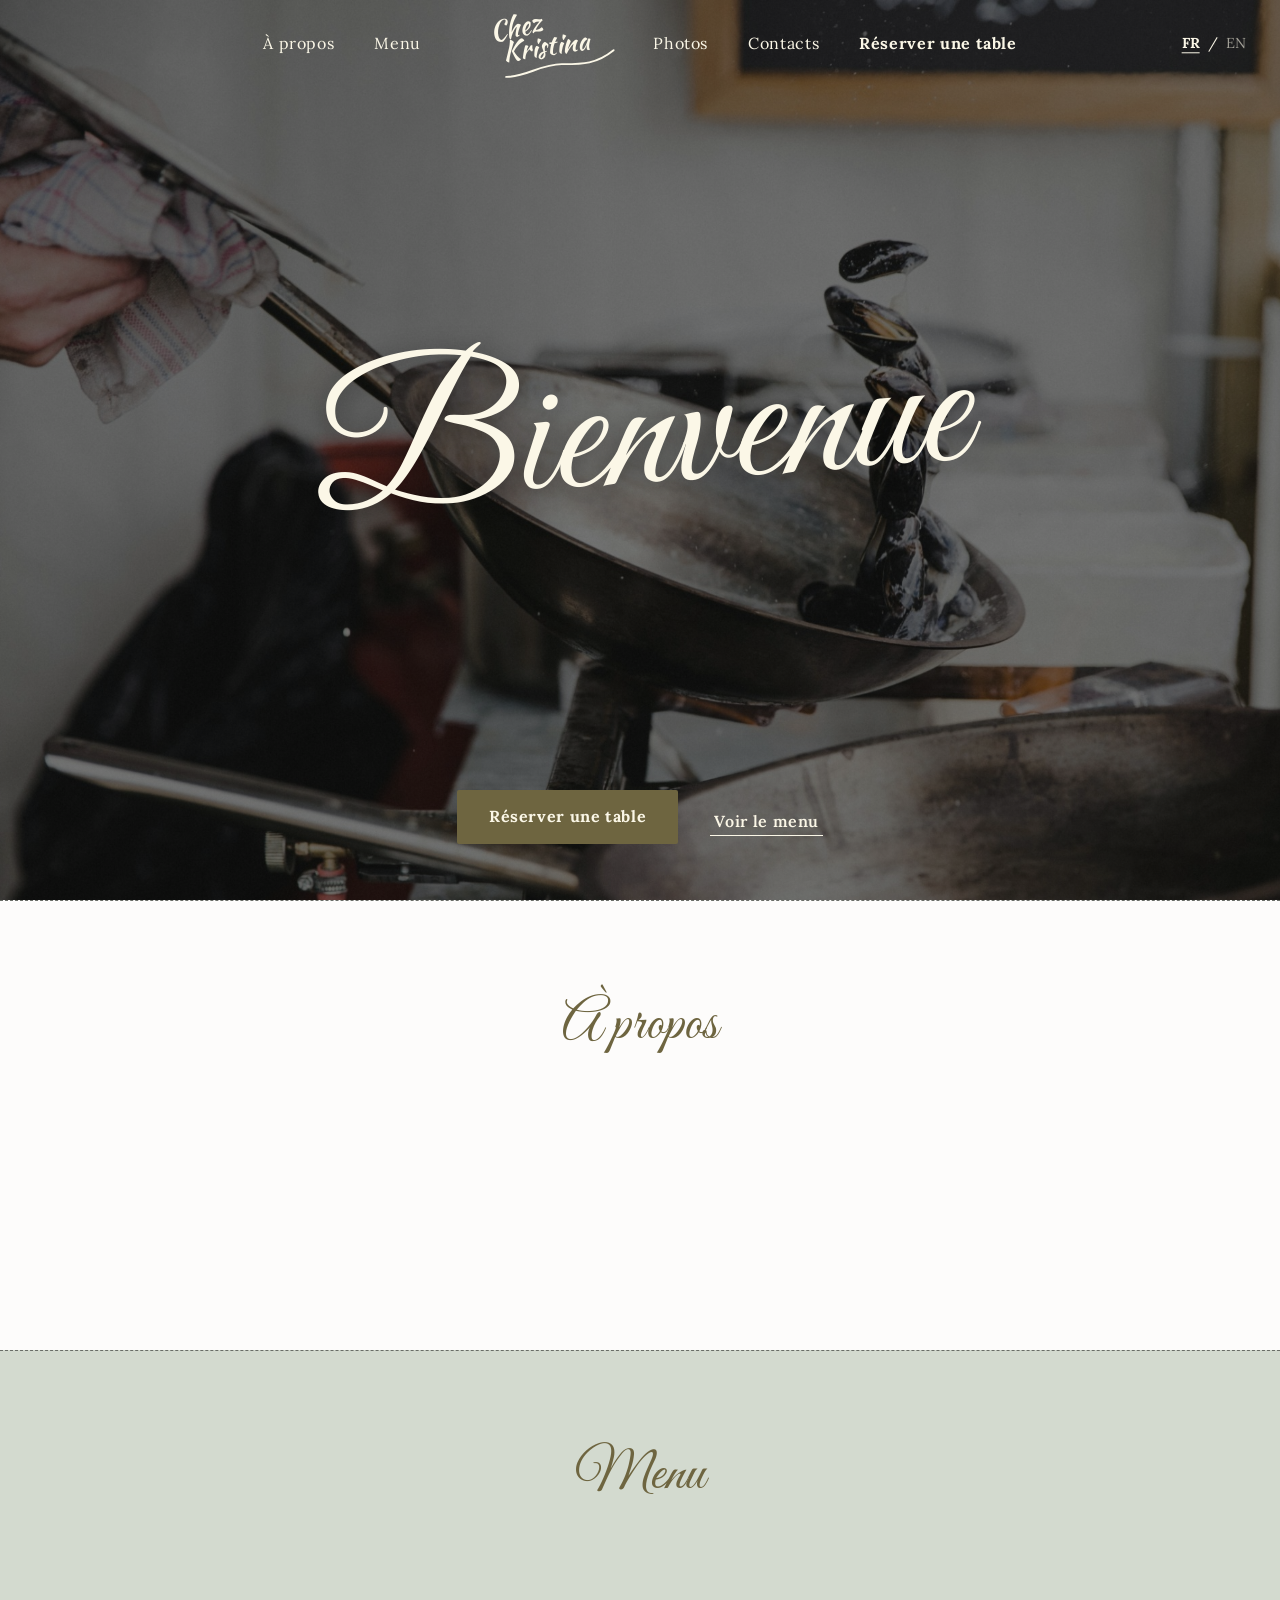
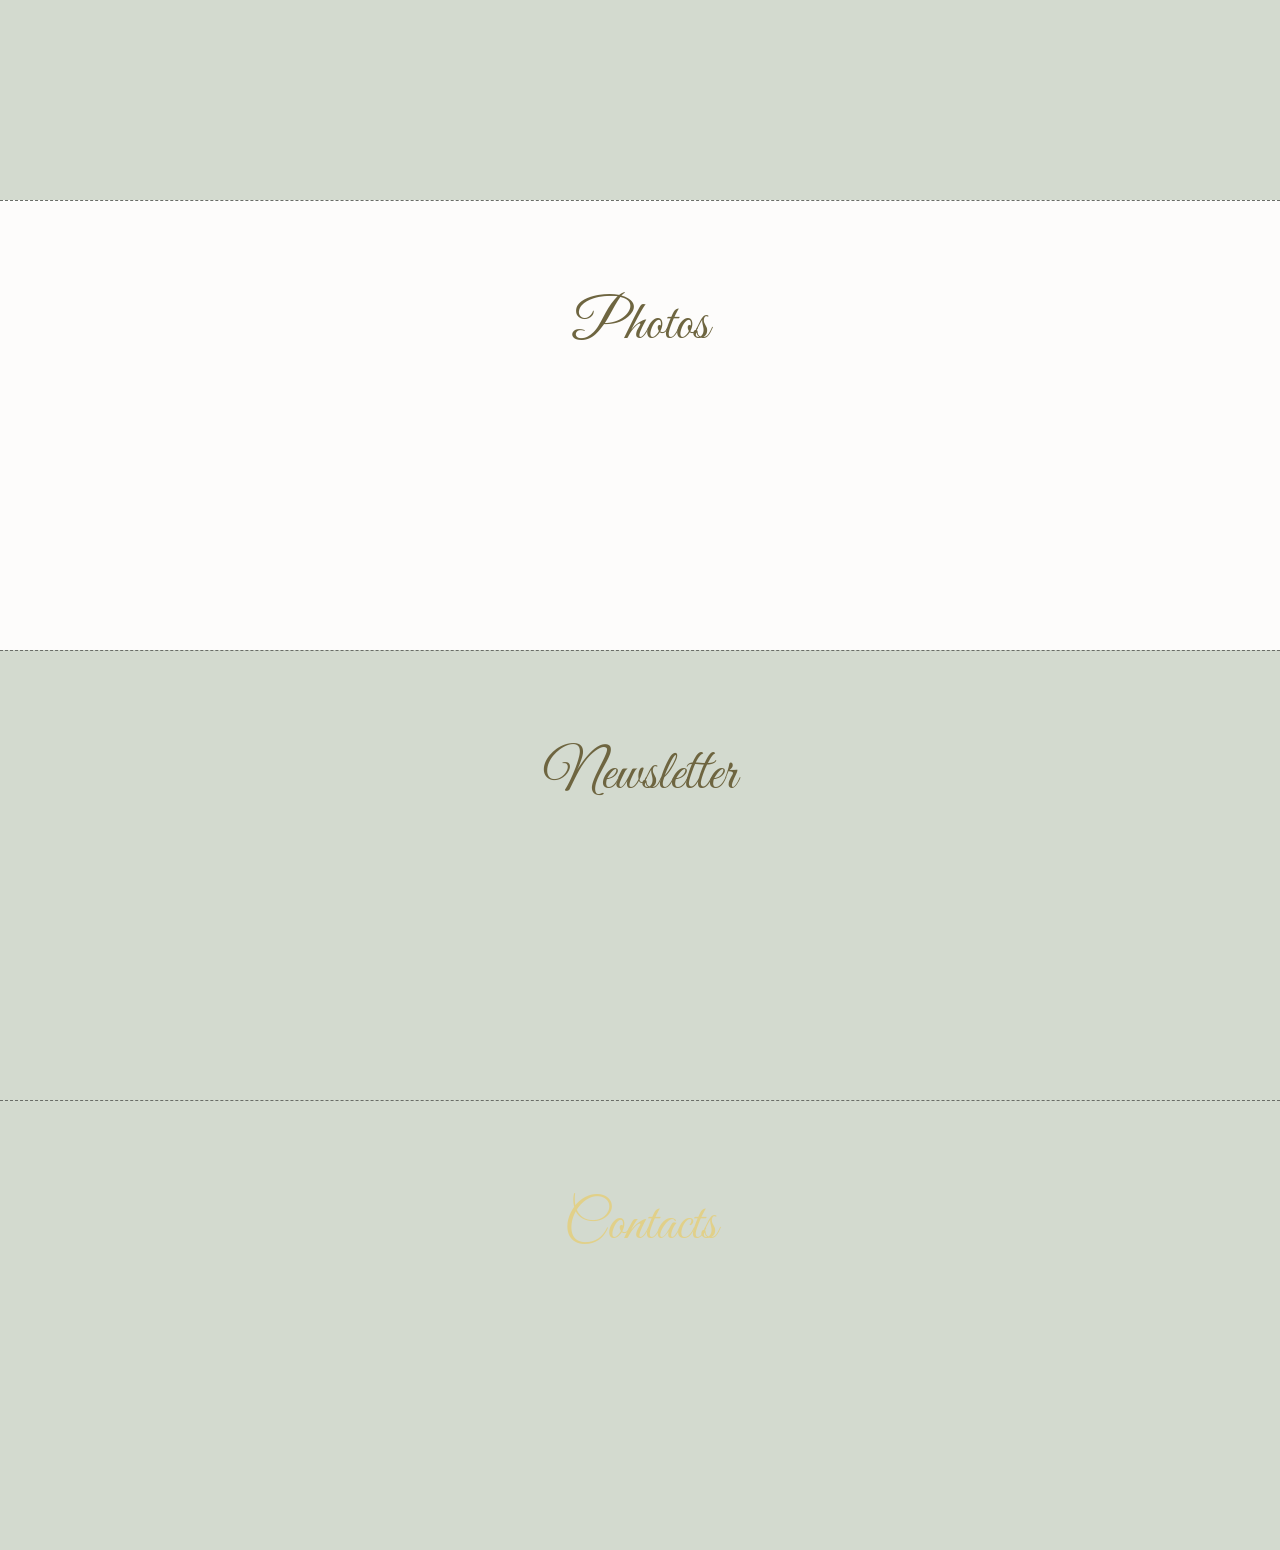
==== index.html @ 0cf8c076 "Шаг 1: каркас и первый экран Co-Authored-By: Claude Opus 5.5 <noreply@anthropic.com>" ====
<!doctype html>
<html lang="fr">
<head>
  <meta charset="utf-8">
  <meta name="viewport" content="width=device-width, initial-scale=1">
  <title>Chez Kristina — bistrot, Veules-les-Tulipes</title>
  <meta name="description" content="Chez Kristina, bistrot familial en Normandie.">

  <link rel="preconnect" href="https://fonts.googleapis.com">
  <link rel="preconnect" href="https://fonts.gstatic.com" crossorigin>
  <link href="https://fonts.googleapis.com/css2?family=Great+Vibes&family=Kaushan+Script&family=Lora:wght@400;600;700&display=swap" rel="stylesheet">

  <link rel="stylesheet" href="css/style.css">
</head>
<body>

  <!-- Шапка (компьютер) -->
  <header class="site-header" id="top">
    <nav class="site-nav" aria-label="Navigation principale">
      <ul class="nav-group nav-group--left">
        <li><a href="#about" data-i18n="nav.about">À propos</a></li>
        <li><a href="#menu" data-i18n="nav.menu">Menu</a></li>
      </ul>

      <a class="logo" href="#top" aria-label="Chez Kristina">
        <span>Chez</span>
        <span>Kristina</span>
        <svg class="logo__swash" viewBox="0 0 120 16" aria-hidden="true">
          <path d="M2 11 C 22 15, 40 4, 62 8 S 98 14, 118 3" />
        </svg>
      </a>

      <ul class="nav-group nav-group--right">
        <li><a href="#photos" data-i18n="nav.photos">Photos</a></li>
        <li><a href="#contacts" data-i18n="nav.contacts">Contacts</a></li>
        <li><a class="nav-book" href="#contacts" data-i18n="nav.book">Réserver une table</a></li>
      </ul>
    </nav>

    <div class="lang-switch" role="group" aria-label="Langue / Language">
      <button type="button" data-lang="fr">FR</button>
      <span aria-hidden="true">/</span>
      <button type="button" data-lang="en">EN</button>
    </div>
  </header>

  <!-- Мобильное меню -->
  <button class="menu-toggle" type="button" aria-expanded="false" aria-controls="mobile-nav">
    <span class="menu-toggle__bar"></span>
    <span class="menu-toggle__bar"></span>
    <span class="menu-toggle__bar"></span>
    <span class="visually-hidden" data-i18n="nav.open">Ouvrir le menu</span>
  </button>

  <nav class="mobile-nav" id="mobile-nav" aria-label="Navigation mobile" hidden>
    <a class="logo" href="#top" aria-label="Chez Kristina">
      <span>Chez</span>
      <span>Kristina</span>
      <svg class="logo__swash" viewBox="0 0 120 16" aria-hidden="true">
        <path d="M2 11 C 22 15, 40 4, 62 8 S 98 14, 118 3" />
      </svg>
    </a>
    <ul>
      <li><a href="#about" data-i18n="nav.about">À propos</a></li>
      <li><a href="#menu" data-i18n="nav.menu">Menu</a></li>
      <li><a href="#photos" data-i18n="nav.photos">Photos</a></li>
      <li><a href="#contacts" data-i18n="nav.contacts">Contacts</a></li>
      <li><a class="nav-book" href="#contacts" data-i18n="nav.book">Réserver une table</a></li>
    </ul>
    <div class="lang-switch" role="group" aria-label="Langue / Language">
      <button type="button" data-lang="fr">FR</button>
      <span aria-hidden="true">/</span>
      <button type="button" data-lang="en">EN</button>
    </div>
  </nav>

  <main>
    <!-- 1. Первый экран -->
    <section class="hero" aria-label="Bienvenue">
      <div class="hero__content">
        <h1 class="hero__title">Bienvenue</h1>
      </div>
      <div class="hero__actions">
        <a class="btn" href="#contacts" data-i18n="nav.book">Réserver une table</a>
        <a class="hero__link" href="#menu" data-i18n="hero.viewMenu">Voir le menu</a>
      </div>
    </section>

    <!-- 2. About us (пока пусто) -->
    <section class="section section--placeholder" id="about">
      <h2 class="section__title" data-i18n="nav.about">À propos</h2>
    </section>

    <!-- 3. Меню (пока пусто) -->
    <section class="section section--placeholder" id="menu">
      <h2 class="section__title" data-i18n="nav.menu">Menu</h2>
    </section>

    <!-- 4. Фотографии (пока пусто) -->
    <section class="section section--placeholder" id="photos">
      <h2 class="section__title" data-i18n="nav.photos">Photos</h2>
    </section>

    <!-- 5. Рассылка (пока пусто) -->
    <section class="section section--placeholder" id="newsletter">
      <h2 class="section__title" data-i18n="section.newsletter">Newsletter</h2>
    </section>
  </main>

  <!-- 6. Футер (пока пусто) -->
  <footer class="section section--placeholder site-footer" id="contacts">
    <h2 class="section__title" data-i18n="nav.contacts">Contacts</h2>
  </footer>

  <script src="js/main.js"></script>
</body>
</html>
---- css/style.css ----
/* ==========================================================================
   Переменные: палитра и шрифты задаются только здесь
   ========================================================================== */
:root {
  /* Серо-зелёный */
  --sage-100: #D3DACF;
  --sage-200: #ADB3AA;
  --sage-300: #898E86;
  --sage-400: #696D67;
  --sage-500: #484B47;
  --sage-600: #282927;
  --sage-700: #0A0B0A;

  /* Зелёный */
  --green-100: #D3EBDC;
  --green-200: #A6C6B3;
  --green-300: #859F8F;
  --green-400: #687C70;
  --green-500: #4A5950;
  --green-600: #2B352F;
  --green-700: #0F1512;

  /* Золотисто-оливковый */
  --olive-100: #FBF7E7;
  --olive-200: #E1D089;
  --olive-300: #B8A86F;
  --olive-400: #948858;
  --olive-500: #6E6540;
  --olive-600: #484128;
  --olive-700: #242112;

  /* Бежево-коричневый */
  --brown-100: #FDFCFB;
  --brown-200: #DED3C6;
  --brown-300: #BDAB97;
  --brown-400: #998A79;
  --brown-500: #73675A;
  --brown-600: #4C443B;
  --brown-700: #28241E;

  /* Холодный серый */
  --grey-100: #EDEFF0;
  --grey-200: #C2C8CC;
  --grey-300: #9BA3A8;
  --grey-400: #7B8285;
  --grey-500: #595F61;
  --grey-600: #383B3D;
  --grey-700: #19181C;

  /* Смысловые цвета: остальной код использует только их */
  --color-bg: var(--brown-100);
  --color-bg-alt: var(--sage-100);
  --color-text: var(--sage-600);
  --color-text-muted: var(--sage-400);
  --color-text-inverse: var(--olive-100);
  --color-accent: var(--olive-500);
  --color-accent-light: var(--olive-200);
  --color-header-bg: var(--green-600);
  --color-overlay: rgba(10, 11, 10, 0.55); /* --sage-700 с прозрачностью */
  --color-btn-bg: var(--olive-500);
  --color-btn-bg-hover: var(--olive-600);
  --color-btn-text: var(--olive-100);

  /* Шрифты */
  --font-logo: "Kaushan Script", "Segoe Script", cursive;      /* название ресторана */
  --font-script: "Great Vibes", "Segoe Script", cursive;       /* Bienvenue, таймлайн, цитата, заголовки */
  --font-body: "Lora", Georgia, "Times New Roman", serif;

  /* Наклон логотипа */
  --logo-angle: -10deg;

  /* Размеры */
  --header-h: 88px;
  --nav-gap: 2.5rem;
  --gutter: 1rem;
  --transition: 0.25s ease;
}

/* ==========================================================================
   Базовые стили
   ========================================================================== */
*,
*::before,
*::after {
  box-sizing: border-box;
}

html {
  scroll-behavior: smooth;
  scroll-padding-top: var(--header-h);
}

body {
  margin: 0;
  font-family: var(--font-body);
  font-size: 1rem;
  line-height: 1.6;
  color: var(--color-text);
  background: var(--color-bg);
}

body.no-scroll {
  overflow: hidden;
}

a {
  color: inherit;
  text-decoration: none;
}

ul {
  margin: 0;
  padding: 0;
  list-style: none;
}

button {
  font: inherit;
  color: inherit;
  background: none;
  border: 0;
  cursor: pointer;
}

.visually-hidden {
  position: absolute;
  width: 1px;
  height: 1px;
  overflow: hidden;
  clip: rect(0 0 0 0);
  white-space: nowrap;
}

:focus-visible {
  outline: 2px solid var(--color-accent-light);
  outline-offset: 3px;
}

/* ==========================================================================
   Логотип
   ========================================================================== */
.logo {
  display: flex;
  flex-direction: column;
  align-items: center;
  font-family: var(--font-logo);
  font-size: 1.7rem;
  line-height: 0.9;
  color: var(--color-text-inverse);
  transform: rotate(var(--logo-angle));
}

/* Строки чуть «пляшут», как написанные от руки */
.logo span:first-child {
  margin-right: 1.3em;
  transform: rotate(-3deg);
}

.logo span:nth-child(2) {
  margin-left: 0.6em;
  transform: rotate(2deg);
}

.logo__swash {
  width: 4.2em;
  height: 0.6em;
  margin: -0.05em 0 0 1.4em;
  fill: none;
  stroke: currentColor;
  stroke-width: 2;
  stroke-linecap: round;
}

/* ==========================================================================
   Шапка (компьютер)
   ========================================================================== */
.site-header {
  position: fixed;
  inset: 0 0 auto 0;
  z-index: 100;
  height: var(--header-h);
  display: flex;
  align-items: center;
  justify-content: center;
  padding: 0 var(--gutter);
  color: var(--color-text-inverse);
  background: transparent;
  transition: background-color var(--transition), box-shadow var(--transition);
}

/* Над фото шапка прозрачная, после прокрутки — сплошная */
.site-header.is-scrolled {
  background: var(--color-header-bg);
  box-shadow: 0 2px 12px rgba(10, 11, 10, 0.25);
}

.site-nav {
  display: flex;
  align-items: center;
  gap: var(--nav-gap);
}

.nav-group {
  display: flex;
  align-items: center;
  gap: var(--nav-gap);
}

.nav-group a {
  font-size: 1rem;
  letter-spacing: 0.04em;
  white-space: nowrap;
  border-bottom: 1px solid transparent;
  transition: border-color var(--transition), color var(--transition);
}

.nav-group a:hover {
  border-bottom-color: currentColor;
}

.nav-book {
  font-weight: 700;
}

.lang-switch {
  display: flex;
  align-items: center;
  gap: 0.35rem;
  font-size: 0.9rem;
}

.site-header .lang-switch {
  position: absolute;
  right: calc(var(--gutter) * 2);
  top: 50%;
  transform: translateY(-50%);
}

.lang-switch button {
  padding: 0.2rem 0.15rem;
  opacity: 0.6;
  transition: opacity var(--transition);
}

.lang-switch button:hover,
.lang-switch button[aria-pressed="true"] {
  opacity: 1;
}

.lang-switch button[aria-pressed="true"] {
  font-weight: 700;
  text-decoration: underline;
  text-underline-offset: 4px;
}

/* ==========================================================================
   Мобильное меню
   ========================================================================== */
.menu-toggle {
  display: none;
  position: fixed;
  top: var(--gutter);
  right: var(--gutter);
  z-index: 300;
  width: 48px;
  height: 48px;
  border-radius: 50%;
  background: var(--color-header-bg);
  flex-direction: column;
  align-items: center;
  justify-content: center;
  gap: 5px;
  box-shadow: 0 2px 10px rgba(10, 11, 10, 0.3);
}

.menu-toggle__bar {
  display: block;
  width: 22px;
  height: 2px;
  background: var(--color-text-inverse);
  transition: transform var(--transition), opacity var(--transition);
}

.menu-toggle[aria-expanded="true"] .menu-toggle__bar:nth-child(1) {
  transform: translateY(7px) rotate(45deg);
}

.menu-toggle[aria-expanded="true"] .menu-toggle__bar:nth-child(2) {
  opacity: 0;
}

.menu-toggle[aria-expanded="true"] .menu-toggle__bar:nth-child(3) {
  transform: translateY(-7px) rotate(-45deg);
}

.mobile-nav {
  position: fixed;
  inset: 0;
  z-index: 200;
  display: flex;
  flex-direction: column;
  align-items: center;
  justify-content: center;
  gap: 2rem;
  padding: 5rem var(--gutter) 2rem;
  color: var(--color-text-inverse);
  background: var(--color-header-bg);
  overflow-y: auto;
}

.mobile-nav[hidden] {
  display: none;
}

.mobile-nav .logo {
  font-size: 2.8rem;
  margin-bottom: 1rem;
}

.mobile-nav ul {
  display: flex;
  flex-direction: column;
  align-items: center;
  gap: 1.1rem;
  font-size: 1.3rem;
}

/* ==========================================================================
   Первый экран
   ========================================================================== */
.hero {
  position: relative;
  min-height: 100vh;
  min-height: 100svh;
  display: flex;
  flex-direction: column;
  padding: var(--header-h) var(--gutter) 3.5rem;
  color: var(--color-text-inverse);
  background:
    linear-gradient(var(--color-overlay), var(--color-overlay)),
    url("../images/margo-brodowicz-VHMeU2sUGAs-unsplash.jpg") 68% center / cover no-repeat;
  background-color: var(--sage-700);
}

.hero__content {
  flex: 1;
  display: flex;
  align-items: center;
  justify-content: center;
}

.hero__title {
  margin: 0;
  font-family: var(--font-script);
  font-weight: 400;
  font-size: clamp(4.5rem, 18vw, 12rem);
  line-height: 1.2;
  transform: rotate(-4deg);
  text-shadow: 0 4px 24px rgba(10, 11, 10, 0.45);
}

.hero__actions {
  display: flex;
  flex-wrap: wrap;
  align-items: center;
  justify-content: center;
  gap: 1rem 2rem;
}

.btn {
  display: inline-block;
  padding: 0.9rem 2rem;
  font-weight: 700;
  letter-spacing: 0.04em;
  color: var(--color-btn-text);
  background: var(--color-btn-bg);
  border-radius: 2px;
  transition: background-color var(--transition);
}

.btn:hover {
  background: var(--color-btn-bg-hover);
}

.hero__link {
  padding: 0.9rem 0.25rem;
  font-weight: 600;
  letter-spacing: 0.04em;
  border-bottom: 1px solid currentColor;
  line-height: 1.2;
  padding-bottom: 0.2rem;
}

.hero__link:hover {
  color: var(--color-accent-light);
}

/* ==========================================================================
   Разделы-заглушки
   ========================================================================== */
.section {
  padding: 5rem var(--gutter);
}

.section--placeholder {
  min-height: 50vh;
  border-top: 1px dashed var(--color-text-muted);
}

.section--placeholder:nth-of-type(odd) {
  background: var(--color-bg-alt);
}

.section__title {
  margin: 0;
  text-align: center;
  font-family: var(--font-script);
  font-weight: 400;
  font-size: clamp(2.5rem, 8vw, 3.5rem);
  color: var(--color-accent);
}

.site-footer {
  color: var(--color-text-inverse);
  background: var(--color-header-bg);
}

.site-footer .section__title {
  color: var(--color-accent-light);
}

/* ==========================================================================
   Адаптивность
   ========================================================================== */
@media (max-width: 1100px) {
  :root {
    --nav-gap: 1.5rem;
  }
}

/* Телефон и планшет: вместо шапки значок меню в углу */
@media (max-width: 860px) {
  .site-header {
    display: none;
  }

  .menu-toggle {
    display: flex;
  }

  :root {
    --header-h: 0px;
  }

  .hero {
    padding-top: 5rem;
    background-position: 70% center;
  }

  .hero__actions {
    flex-direction: column;
    gap: 1.25rem;
  }

  .btn {
    width: 100%;
    max-width: 320px;
    text-align: center;
  }
}

@media (prefers-reduced-motion: reduce) {
  html {
    scroll-behavior: auto;
  }

  * {
    transition: none !important;
  }
}
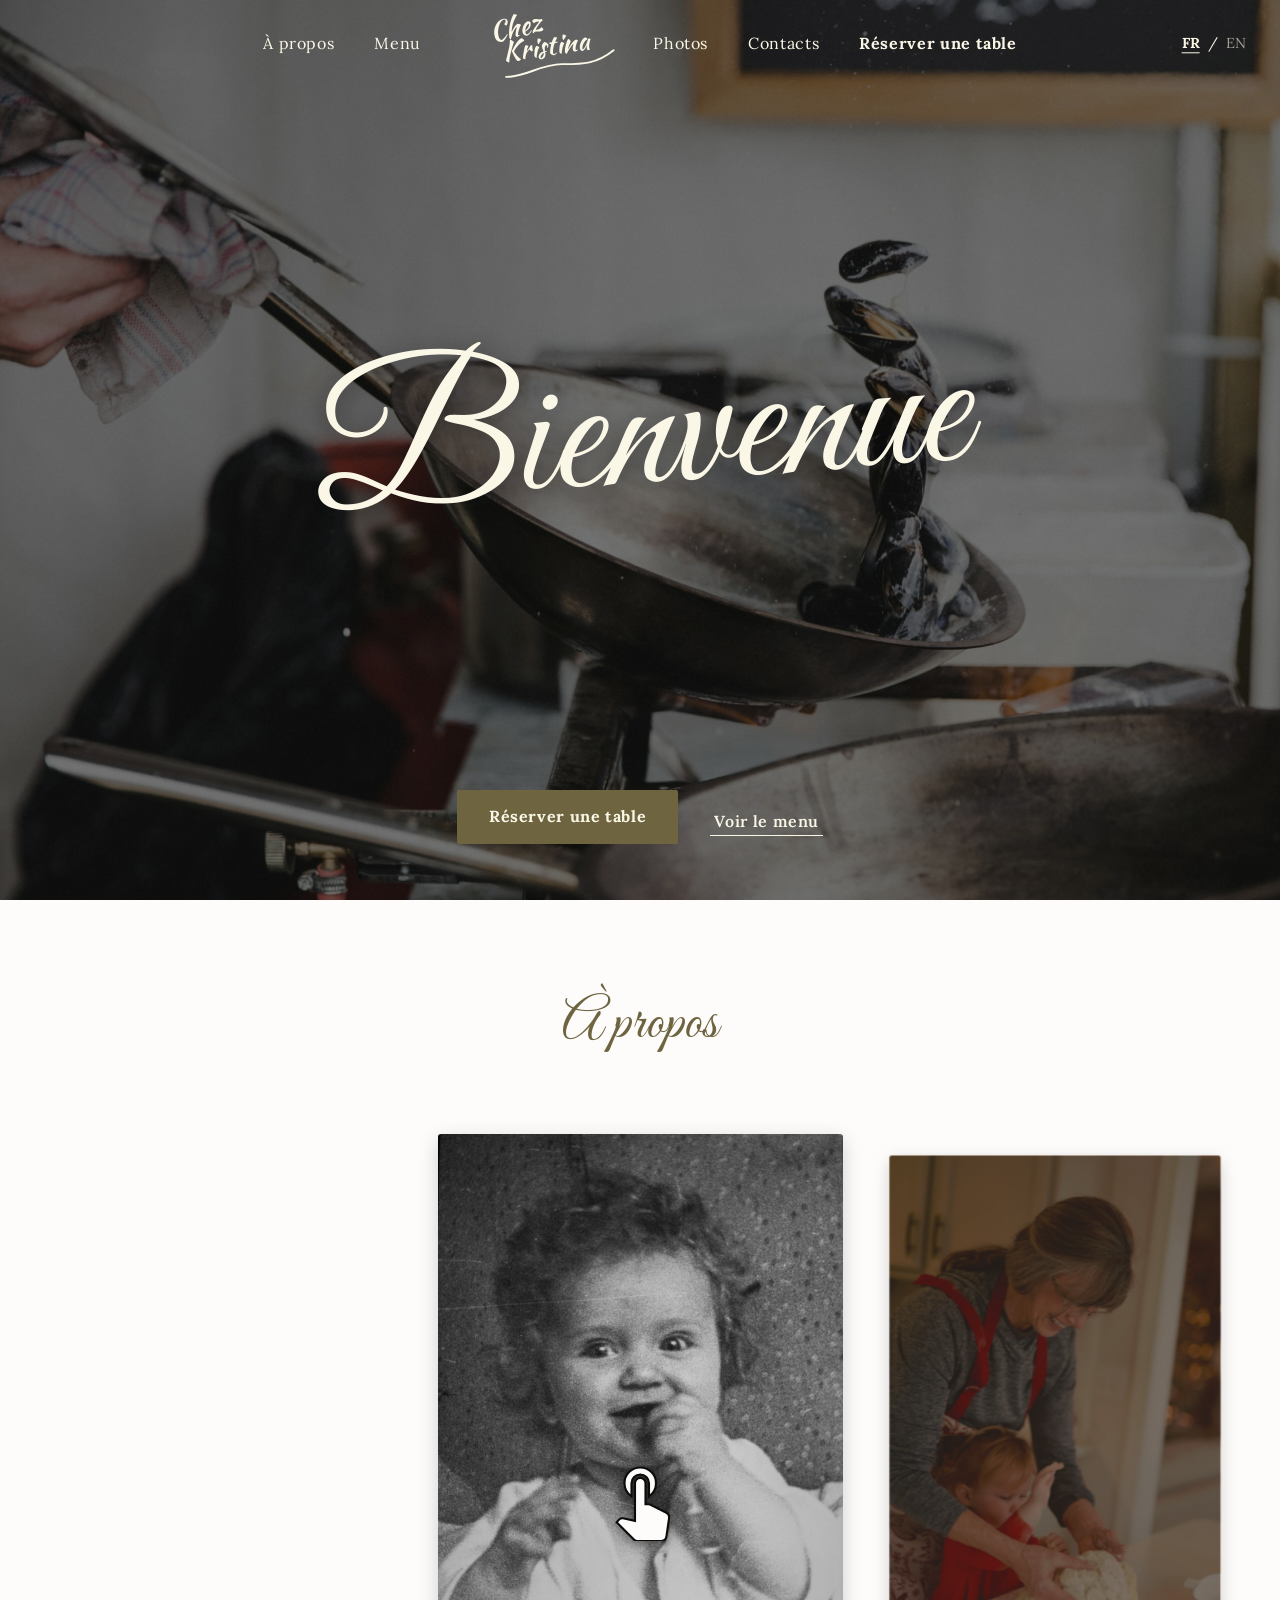
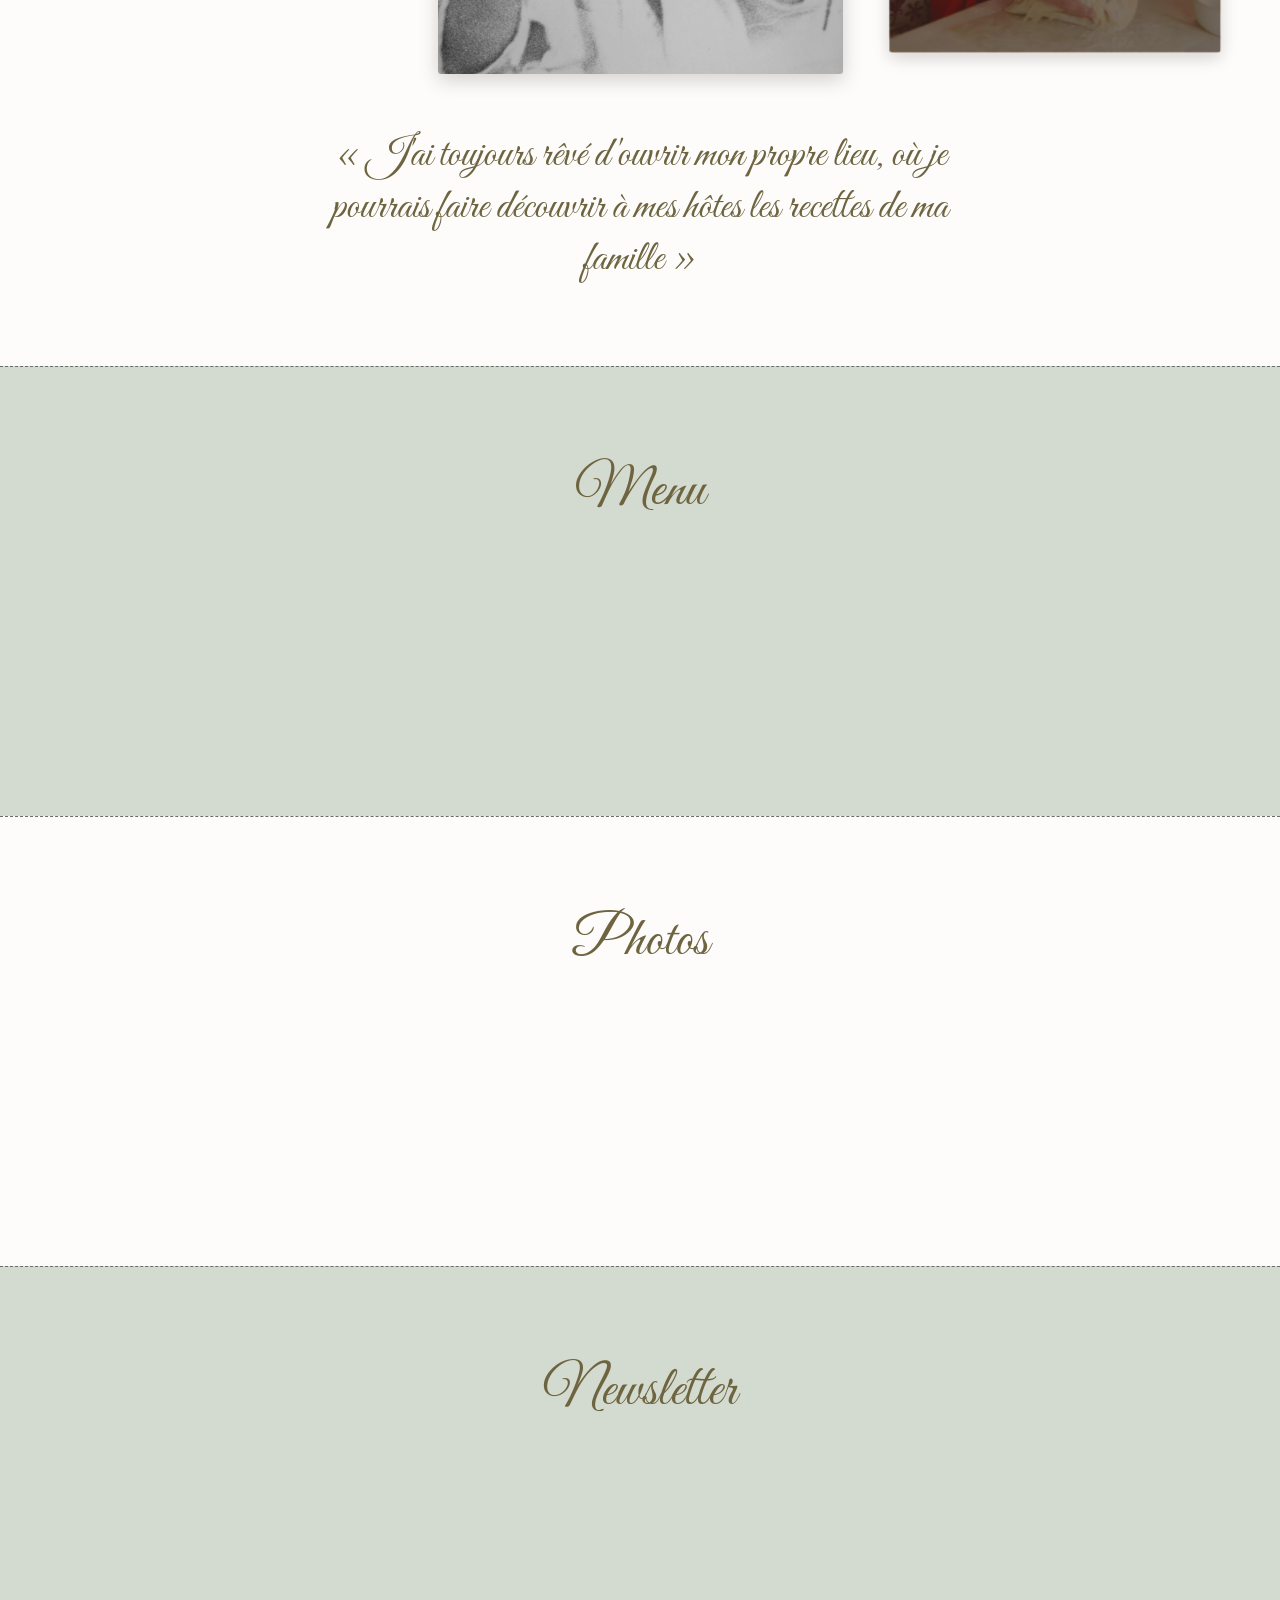
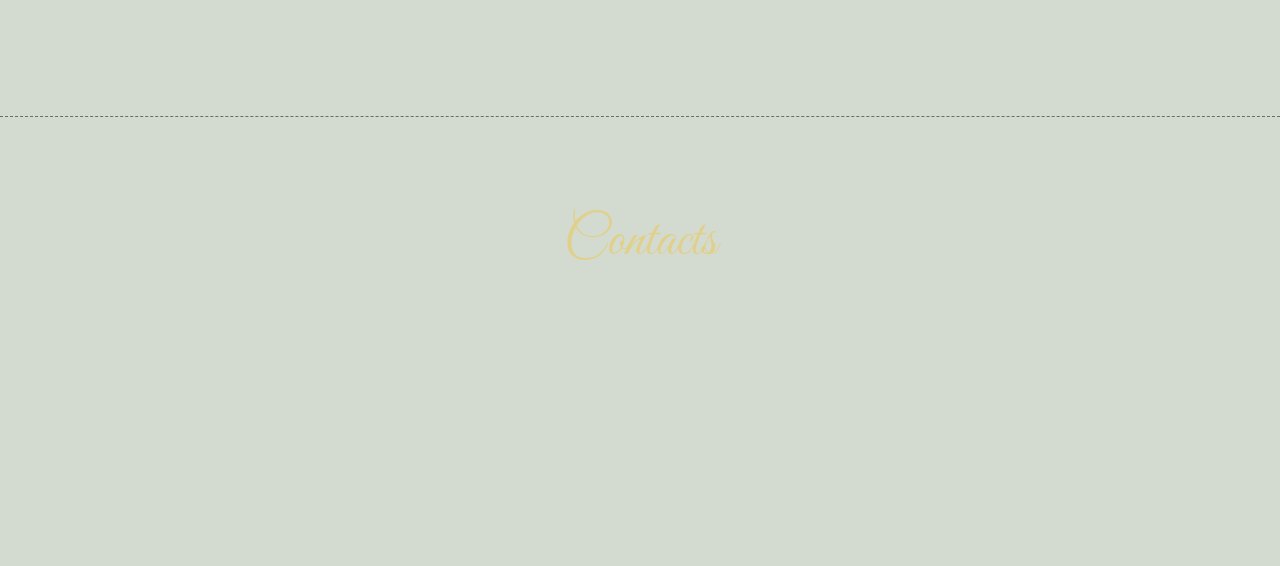
==== commit 67b4dc43: "Шаг 2. Второй экран, анимация таймлайна Co-Authored-By: Claude Opus 5.5 <noreply@anthropic.com>" ====
--- a/index.html
+++ b/index.html
@@ -8,7 +8,7 @@
 
   <link rel="preconnect" href="https://fonts.googleapis.com">
   <link rel="preconnect" href="https://fonts.gstatic.com" crossorigin>
-  <link href="https://fonts.googleapis.com/css2?family=Great+Vibes&family=Kaushan+Script&family=Lora:wght@400;600;700&display=swap" rel="stylesheet">
+  <link href="https://fonts.googleapis.com/css2?family=Allison&family=Great+Vibes&family=Kaushan+Script&family=Lora:wght@400;600;700&display=swap" rel="stylesheet">
 
   <link rel="stylesheet" href="css/style.css">
 </head>
@@ -86,9 +86,95 @@
       </div>
     </section>
 
-    <!-- 2. About us (пока пусто) -->
-    <section class="section section--placeholder" id="about">
+    <!-- 2. About us: таймлайн -->
+    <section class="section about" id="about">
       <h2 class="section__title" data-i18n="nav.about">À propos</h2>
+
+      <div class="timeline-wrap">
+      <!-- Подсказка: рука «нажимает» на фото в центре (только на компьютере) -->
+      <div class="tap-hint" aria-hidden="true">
+        <span class="tap-hint__ripple"></span>
+        <svg class="tap-hint__hand" viewBox="0 0 24 24">
+          <path d="M9 11.24V7.5C9 6.12 10.12 5 11.5 5S14 6.12 14 7.5v3.74c1.21-.81 2-2.18 2-3.74C16 5.01 13.99 3 11.5 3S7 5.01 7 7.5c0 1.56.79 2.93 2 3.74zm9.84 4.63l-4.54-2.26c-.17-.07-.35-.11-.54-.11H13v-6c0-.83-.67-1.5-1.5-1.5S10 6.67 10 7.5v10.74l-3.43-.72c-.08-.01-.15-.03-.24-.03-.31 0-.59.13-.79.33l-.79.8 4.94 4.94c.27.27.65.44 1.06.44h6.79c.75 0 1.33-.55 1.44-1.28l.75-5.27c.01-.07.02-.14.02-.2 0-.62-.38-1.16-.91-1.38z"/>
+        </svg>
+      </div>
+
+      <div class="timeline" tabindex="0" aria-label="Timeline">
+        <!-- Каждая карточка: фото спереди, надпись от руки на обороте.
+             --ratio — пропорции фото (ширина / высота). -->
+        <ol class="timeline__track">
+          <li class="moment" style="--ratio: 0.75">
+            <button class="moment__card" type="button" aria-pressed="false">
+              <span class="moment__inner">
+                <span class="moment__face moment__face--front">
+                  <img src="images/chris-curry-mnOBoI5Bm94-unsplash.jpg" width="1050" height="1400" alt="">
+                </span>
+                <span class="moment__face moment__face--back">
+                  <span class="moment__year">1988</span>
+                  <span data-i18n="about.1988">Kristina naît en Normandie, dans une famille qui tient la boulangerie du village</span>
+                </span>
+              </span>
+            </button>
+          </li>
+          <li class="moment" style="--ratio: 0.667">
+            <button class="moment__card" type="button" aria-pressed="false">
+              <span class="moment__inner">
+                <span class="moment__face moment__face--front">
+                  <img src="images/christian-bowen-TOKVE7PNwAc-unsplash.jpg" width="934" height="1400" alt="">
+                </span>
+                <span class="moment__face moment__face--back">
+                  <span class="moment__year">1991</span>
+                  <span data-i18n="about.1991">Kristina fait du pain avec sa grand-mère</span>
+                </span>
+              </span>
+            </button>
+          </li>
+          <li class="moment" style="--ratio: 1.5">
+            <button class="moment__card" type="button" aria-pressed="false">
+              <span class="moment__inner">
+                <span class="moment__face moment__face--front">
+                  <img src="images/tr-ng-trung-c-p-kinh-t-du-l-ch-thanh-ph-h-chi-minh-cet-GF_XTjtTSgc-unsplash.jpg" width="1400" height="933" alt="">
+                </span>
+                <span class="moment__face moment__face--back">
+                  <span class="moment__year">2008</span>
+                  <span data-i18n="about.2008">Premier emploi : commis de cuisine dans un restaurant vietnamien à Paris</span>
+                </span>
+              </span>
+            </button>
+          </li>
+          <li class="moment" style="--ratio: 0.667">
+            <button class="moment__card" type="button" aria-pressed="false">
+              <span class="moment__inner">
+                <span class="moment__face moment__face--front">
+                  <img src="images/martin-baron-0sbq9Rxcx-c-unsplash.jpg" width="933" height="1400" alt="">
+                </span>
+                <span class="moment__face moment__face--back">
+                  <span class="moment__year">2012</span>
+                  <span data-i18n="about.2012">Kristina devient sous-chef dans un bistrot parisien</span>
+                </span>
+              </span>
+            </button>
+          </li>
+          <li class="moment" style="--ratio: 1.5">
+            <button class="moment__card" type="button" aria-pressed="false">
+              <span class="moment__inner">
+                <span class="moment__face moment__face--front">
+                  <img src="images/camille-brodard-p5IyIl4wIfU-unsplash.jpg" width="1400" height="933" alt="">
+                </span>
+                <span class="moment__face moment__face--back">
+                  <span class="moment__year">2018</span>
+                  <span data-i18n="about.2018">Kristina revient à Veules-les-Tulipes et y ouvre son premier bistrot</span>
+                </span>
+              </span>
+            </button>
+          </li>
+        </ol>
+      </div>
+      </div>
+
+      <blockquote class="about__quote">
+        <p data-i18n="about.quote">« J'ai toujours rêvé d'ouvrir mon propre lieu, où je pourrais faire découvrir à mes hôtes les recettes de ma famille »</p>
+      </blockquote>
     </section>
 
     <!-- 3. Меню (пока пусто) -->
--- a/css/style.css
+++ b/css/style.css
@@ -60,10 +60,14 @@
   --color-btn-bg: var(--olive-500);
   --color-btn-bg-hover: var(--olive-600);
   --color-btn-text: var(--olive-100);
+  --color-paper: var(--olive-100);      /* оборот фотографий */
+  --color-ink: var(--green-600);        /* надписи от руки */
+  --color-dim: rgba(40, 36, 30, 0.6);   /* затемнение неактивных фото (--brown-700) */
 
   /* Шрифты */
   --font-logo: "Kaushan Script", "Segoe Script", cursive;      /* название ресторана */
-  --font-script: "Great Vibes", "Segoe Script", cursive;       /* Bienvenue, таймлайн, цитата, заголовки */
+  --font-script: "Great Vibes", "Segoe Script", cursive;       /* Bienvenue, цитата, заголовки */
+  --font-hand: "Allison", "Segoe Script", cursive;             /* надписи на обороте фото */
   --font-body: "Lora", Georgia, "Times New Roman", serif;
 
   /* Наклон логотипа */
@@ -396,6 +400,211 @@
 }
 
 /* ==========================================================================
+   About us: таймлайн из карточек-перевёртышей
+   ========================================================================== */
+.about {
+  --card-h: clamp(360px, 60vh, 560px);
+  --card-max-w: 82vw;
+}
+
+.timeline-wrap {
+  position: relative;
+  margin: 2.5rem calc(var(--gutter) * -1) 0;
+}
+
+.timeline {
+  overflow-x: auto;
+  scroll-snap-type: x mandatory;
+  -webkit-overflow-scrolling: touch;
+  scrollbar-width: none; /* полосу прокрутки не показываем */
+}
+
+.timeline::-webkit-scrollbar {
+  display: none;
+}
+
+.timeline__track {
+  display: flex;
+  align-items: center;
+  gap: 2rem;
+  width: max-content;
+  margin: 0;
+  /* Поля по краям, чтобы первое и последнее фото тоже вставали по центру */
+  padding: 1.5rem max(var(--gutter), calc(50vw - var(--card-h) * 0.33));
+  list-style: none;
+}
+
+.moment {
+  flex: none;
+  scroll-snap-align: center;
+  transform: scale(0.92);
+  transition: transform 0.6s ease;
+}
+
+.moment.is-active {
+  transform: scale(1);
+}
+
+.moment__card {
+  position: relative;
+  display: block;
+  width: min(calc(var(--card-h) * var(--ratio)), var(--card-max-w));
+  aspect-ratio: var(--ratio);
+  padding: 0;
+  perspective: 1600px;
+  container-type: inline-size;
+  -webkit-tap-highlight-color: transparent;
+}
+
+/* Затемнение неактивных фото */
+.moment__card::after {
+  content: "";
+  position: absolute;
+  inset: 0;
+  z-index: 2;
+  border-radius: 3px;
+  background: var(--color-dim);
+  pointer-events: none;
+  transition: opacity 0.6s ease;
+}
+
+.moment.is-active .moment__card::after {
+  opacity: 0;
+}
+
+/* Переворот */
+.moment__inner {
+  position: absolute;
+  inset: 0;
+  transform-style: preserve-3d;
+  transition: transform 0.8s cubic-bezier(0.45, 0.05, 0.25, 1);
+}
+
+.moment__card[aria-pressed="true"] .moment__inner {
+  transform: rotateY(180deg);
+}
+
+.moment__face {
+  position: absolute;
+  inset: 0;
+  overflow: hidden;
+  border-radius: 3px;
+  backface-visibility: hidden;
+  -webkit-backface-visibility: hidden;
+  box-shadow: 0 6px 20px rgba(10, 11, 10, 0.18);
+}
+
+.moment__face--front img {
+  display: block;
+  width: 100%;
+  height: 100%;
+  object-fit: cover;
+}
+
+/* Оборот фотографии: бумага и надпись от руки по центру */
+.moment__face--back {
+  display: flex;
+  flex-direction: column;
+  align-items: center;
+  justify-content: center;
+  gap: 0.3em;
+  padding: 10%;
+  text-align: center;
+  font-family: var(--font-hand);
+  font-weight: 400;
+  font-size: clamp(1.6rem, 10.5cqi, 2.9rem);
+  line-height: 1;
+  color: var(--color-ink);
+  background:
+    radial-gradient(ellipse at center, transparent 60%, rgba(115, 103, 90, 0.18) 100%),
+    var(--color-paper);
+  transform: rotateY(180deg);
+}
+
+.moment__year {
+  font-size: 1.8em;
+  line-height: 1;
+}
+
+/* Подсказка «переверни фото»: рука нажимает на фото в центре.
+   Активное фото всегда по центру, поэтому рука стоит на месте. */
+.tap-hint {
+  position: absolute;
+  left: 50%;
+  top: 62%;
+  z-index: 5;
+  width: 0;
+  height: 0;
+  pointer-events: none;
+  transition: opacity 0.5s ease;
+}
+
+/* Прячем, когда гость уже нажимал на фото или фото перевёрнуто */
+.tap-hint.is-hidden,
+.timeline-wrap:has(.moment__card[aria-pressed="true"]) .tap-hint {
+  opacity: 0;
+}
+
+.tap-hint__hand {
+  position: absolute;
+  /* кончик пальца — в точке (0, 0) подсказки */
+  left: -40px;
+  top: -17px;
+  width: 84px;
+  height: 84px;
+  fill: var(--brown-100);
+  stroke: var(--sage-700);
+  stroke-width: 0.6;
+  filter: drop-shadow(0 3px 6px rgba(10, 11, 10, 0.45));
+  transform-origin: 40px 17px;
+  animation: tap-hand 3.2s ease-in-out infinite;
+}
+
+.tap-hint__ripple {
+  position: absolute;
+  left: -28px;
+  top: -28px;
+  width: 56px;
+  height: 56px;
+  border: 2px solid var(--brown-100);
+  border-radius: 50%;
+  opacity: 0;
+  animation: tap-ripple 3.2s ease-out infinite;
+}
+
+@keyframes tap-hand {
+  0%   { transform: translate(70px, 60px); opacity: 0; }
+  15%  { opacity: 1; }
+  40%  { transform: translate(0, 0) scale(1); }
+  48%  { transform: translate(0, 0) scale(0.82); }
+  56%  { transform: translate(0, 0) scale(1); }
+  80%  { transform: translate(0, 0); opacity: 1; }
+  100% { transform: translate(70px, 60px); opacity: 0; }
+}
+
+@keyframes tap-ripple {
+  0%, 47% { transform: scale(0.3); opacity: 0; }
+  50%     { transform: scale(0.5); opacity: 0.9; }
+  75%     { transform: scale(1.6); opacity: 0; }
+  100%    { opacity: 0; }
+}
+
+.about__quote {
+  max-width: 40rem;
+  margin: 2rem auto 0;
+  padding: 0;
+  text-align: center;
+  font-family: var(--font-script);
+  font-size: clamp(1.9rem, 5vw, 2.6rem);
+  line-height: 1.25;
+  color: var(--color-accent);
+}
+
+.about__quote p {
+  margin: 0;
+}
+
+/* ==========================================================================
    Разделы-заглушки
    ========================================================================== */
 .section {
@@ -467,6 +676,26 @@
     max-width: 320px;
     text-align: center;
   }
+
+  .about {
+    --card-h: clamp(340px, 56vh, 460px);
+  }
+
+  .timeline__track {
+    gap: 0.75rem;
+  }
+
+  /* На телефоне фото переворачиваются сами — подсказка не нужна */
+  .tap-hint {
+    display: none;
+  }
+}
+
+/* Планшеты и другие сенсорные экраны: фото тоже переворачиваются сами */
+@media (hover: none) {
+  .tap-hint {
+    display: none;
+  }
 }
 
 @media (prefers-reduced-motion: reduce) {
@@ -477,4 +706,12 @@
   * {
     transition: none !important;
   }
-}
+
+  .tap-hint__hand {
+    animation: none;
+  }
+
+  .tap-hint__ripple {
+    display: none;
+  }
+}
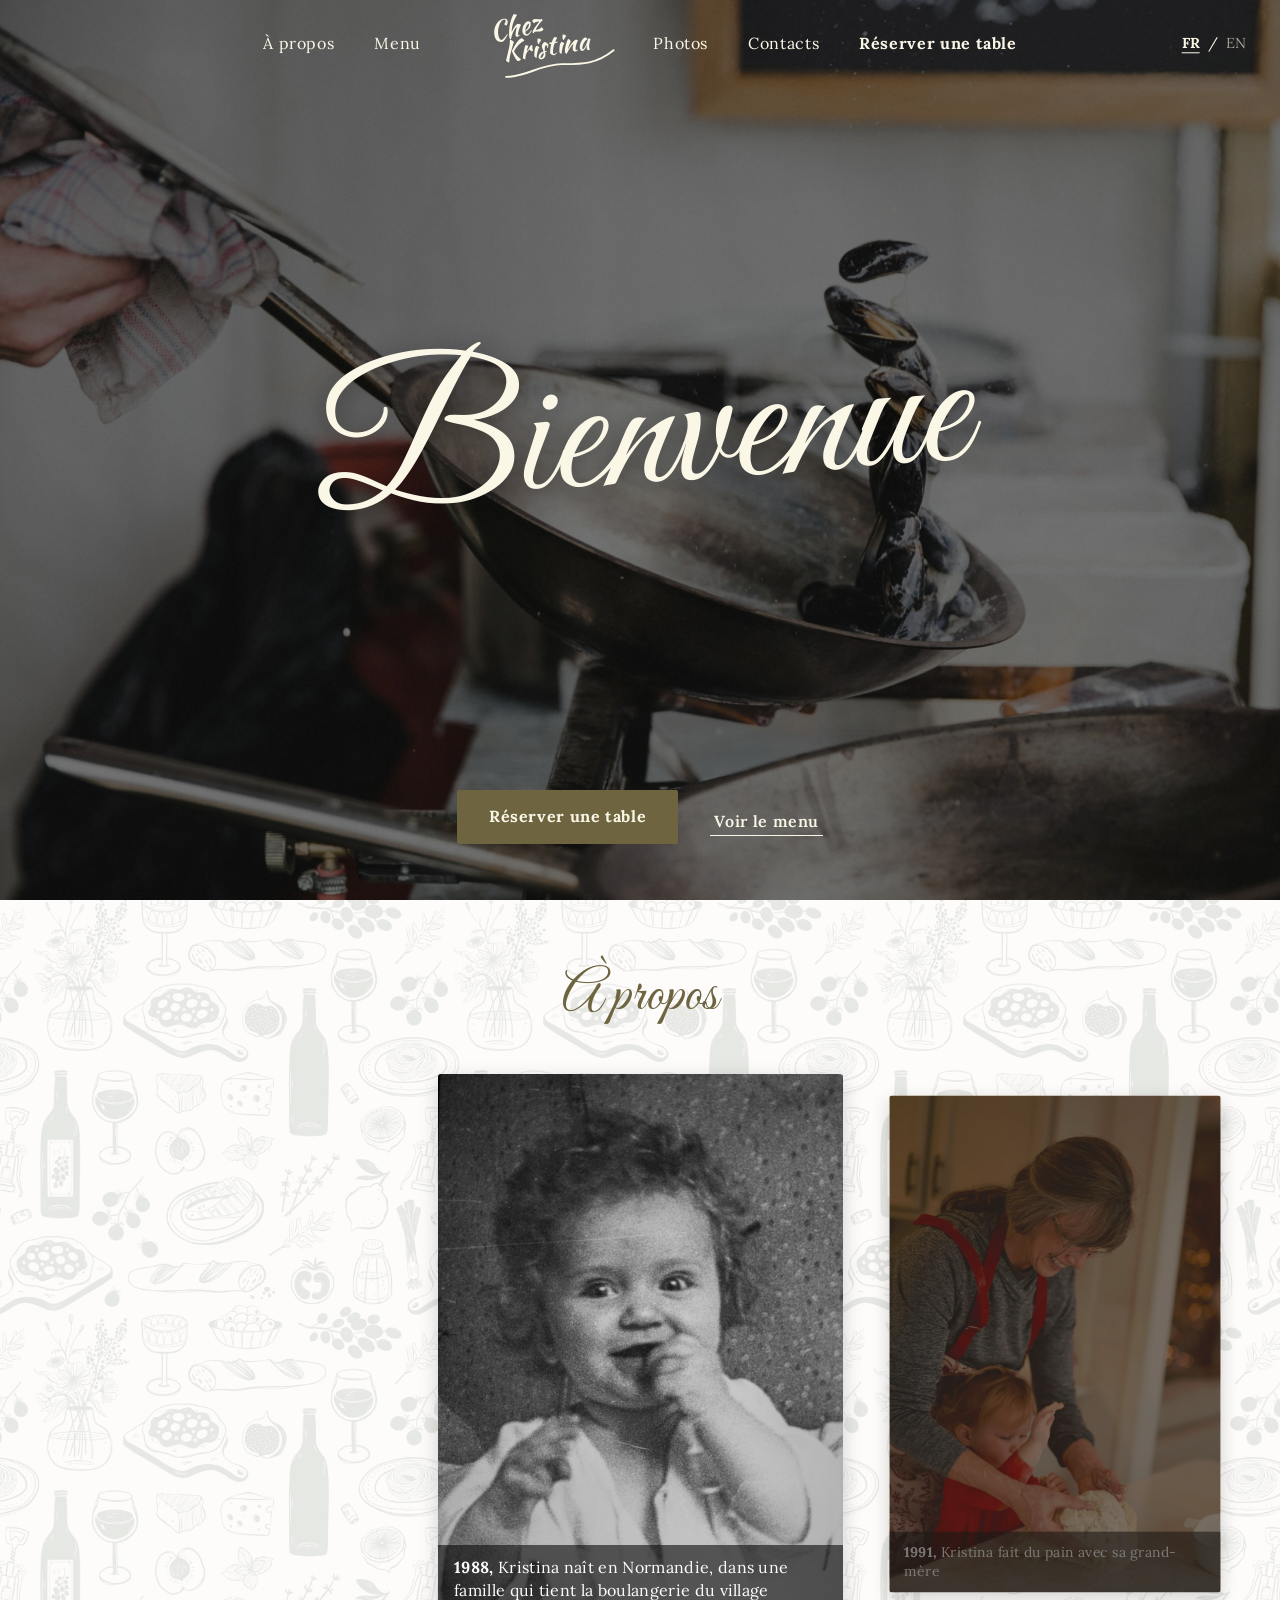
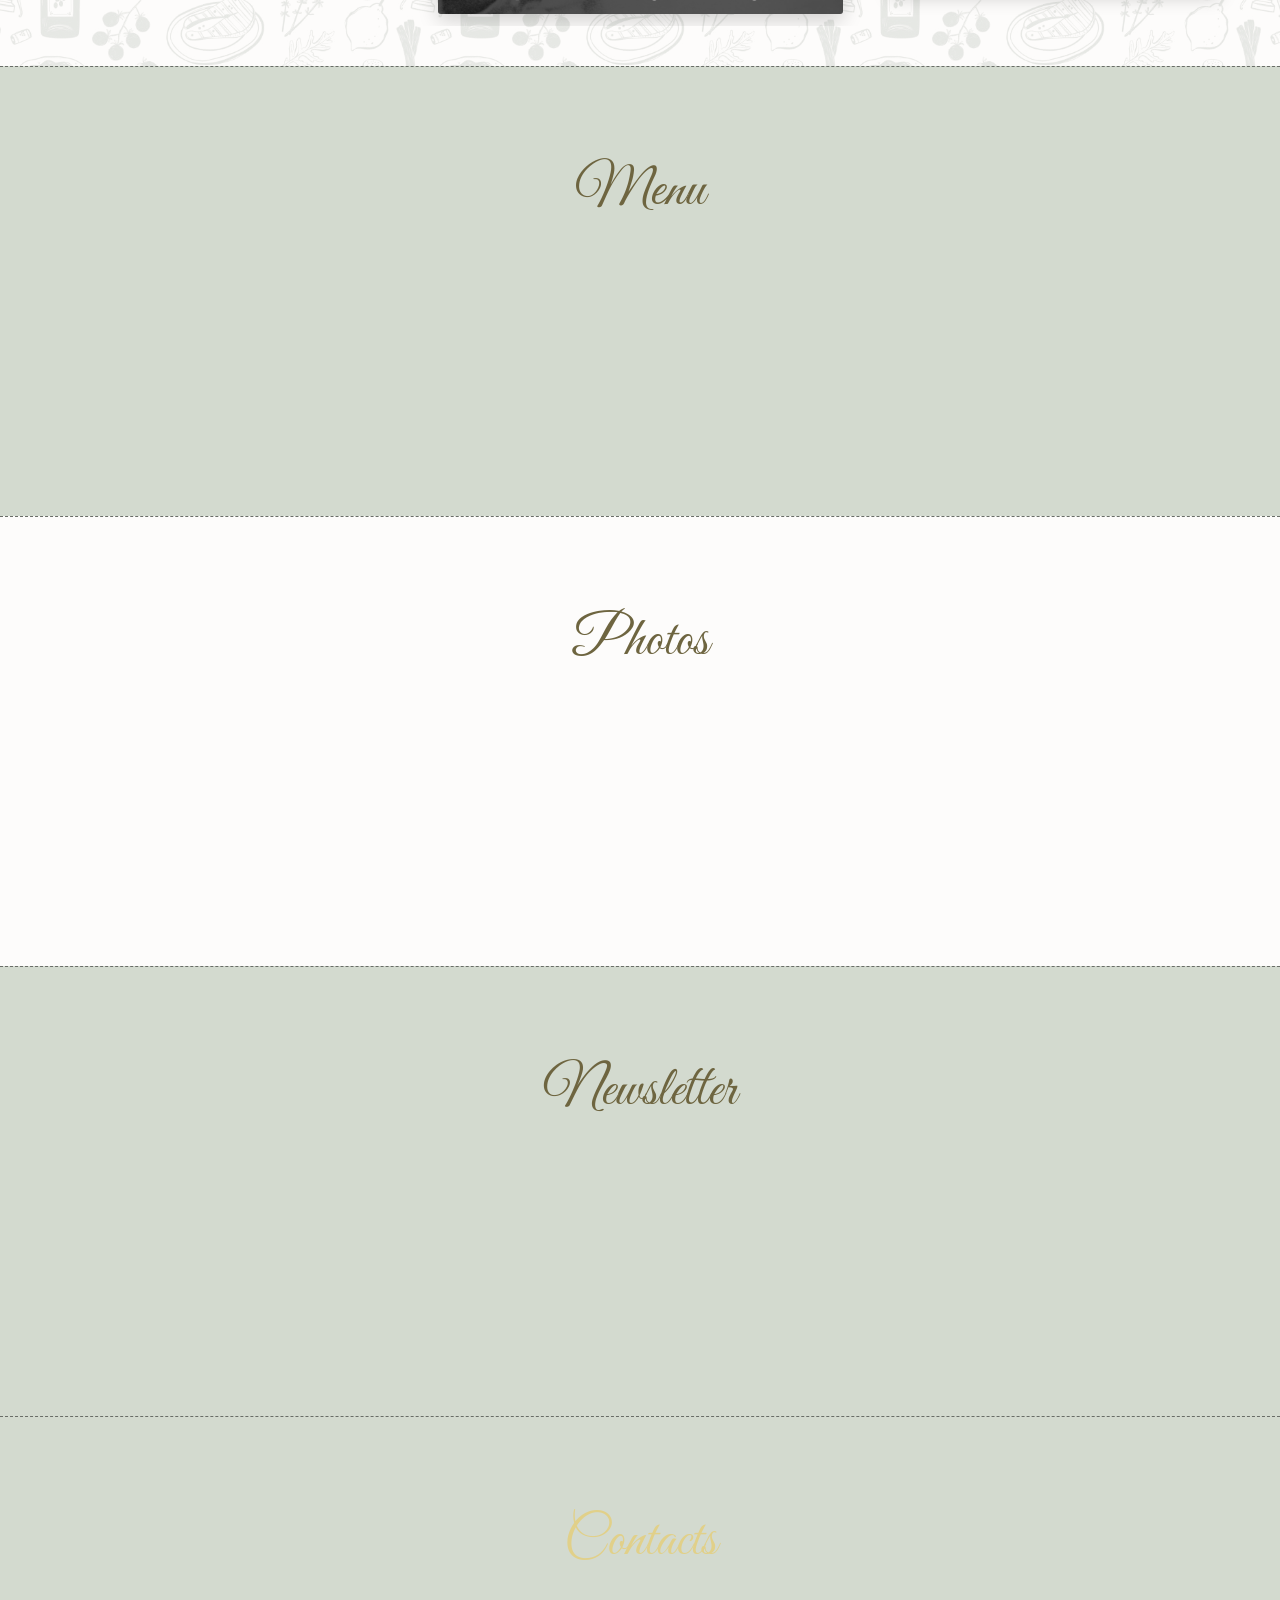
==== commit fa61b86d: "Шаг 3. Подписи на фото, паттерн и анимация цитаты Co-Authored-By: Claude Opus 5.5 <noreply@anthropic" ====
--- a/index.html
+++ b/index.html
@@ -8,7 +8,7 @@
 
   <link rel="preconnect" href="https://fonts.googleapis.com">
   <link rel="preconnect" href="https://fonts.gstatic.com" crossorigin>
-  <link href="https://fonts.googleapis.com/css2?family=Allison&family=Great+Vibes&family=Kaushan+Script&family=Lora:wght@400;600;700&display=swap" rel="stylesheet">
+  <link href="https://fonts.googleapis.com/css2?family=Great+Vibes&family=Kaushan+Script&family=Lora:wght@400;600;700&display=swap" rel="stylesheet">
 
   <link rel="stylesheet" href="css/style.css">
 </head>
@@ -90,91 +90,57 @@
     <section class="section about" id="about">
       <h2 class="section__title" data-i18n="nav.about">À propos</h2>
 
-      <div class="timeline-wrap">
-      <!-- Подсказка: рука «нажимает» на фото в центре (только на компьютере) -->
-      <div class="tap-hint" aria-hidden="true">
-        <span class="tap-hint__ripple"></span>
-        <svg class="tap-hint__hand" viewBox="0 0 24 24">
-          <path d="M9 11.24V7.5C9 6.12 10.12 5 11.5 5S14 6.12 14 7.5v3.74c1.21-.81 2-2.18 2-3.74C16 5.01 13.99 3 11.5 3S7 5.01 7 7.5c0 1.56.79 2.93 2 3.74zm9.84 4.63l-4.54-2.26c-.17-.07-.35-.11-.54-.11H13v-6c0-.83-.67-1.5-1.5-1.5S10 6.67 10 7.5v10.74l-3.43-.72c-.08-.01-.15-.03-.24-.03-.31 0-.59.13-.79.33l-.79.8 4.94 4.94c.27.27.65.44 1.06.44h6.79c.75 0 1.33-.55 1.44-1.28l.75-5.27c.01-.07.02-.14.02-.2 0-.62-.38-1.16-.91-1.38z"/>
-        </svg>
-      </div>
-
       <div class="timeline" tabindex="0" aria-label="Timeline">
-        <!-- Каждая карточка: фото спереди, надпись от руки на обороте.
+        <!-- Каждая карточка: фото и подпись на тёмной полосе внизу.
              --ratio — пропорции фото (ширина / высота). -->
         <ol class="timeline__track">
           <li class="moment" style="--ratio: 0.75">
-            <button class="moment__card" type="button" aria-pressed="false">
-              <span class="moment__inner">
-                <span class="moment__face moment__face--front">
-                  <img src="images/chris-curry-mnOBoI5Bm94-unsplash.jpg" width="1050" height="1400" alt="">
-                </span>
-                <span class="moment__face moment__face--back">
-                  <span class="moment__year">1988</span>
-                  <span data-i18n="about.1988">Kristina naît en Normandie, dans une famille qui tient la boulangerie du village</span>
-                </span>
-              </span>
-            </button>
+            <figure class="moment__card">
+              <img src="images/chris-curry-mnOBoI5Bm94-unsplash.jpg" width="1050" height="1400" alt="">
+              <figcaption class="moment__caption">
+                <span class="moment__year">1988,</span>
+                <span data-i18n="about.1988">Kristina naît en Normandie, dans une famille qui tient la boulangerie du village</span>
+              </figcaption>
+            </figure>
           </li>
           <li class="moment" style="--ratio: 0.667">
-            <button class="moment__card" type="button" aria-pressed="false">
-              <span class="moment__inner">
-                <span class="moment__face moment__face--front">
-                  <img src="images/christian-bowen-TOKVE7PNwAc-unsplash.jpg" width="934" height="1400" alt="">
-                </span>
-                <span class="moment__face moment__face--back">
-                  <span class="moment__year">1991</span>
-                  <span data-i18n="about.1991">Kristina fait du pain avec sa grand-mère</span>
-                </span>
-              </span>
-            </button>
+            <figure class="moment__card">
+              <img src="images/christian-bowen-TOKVE7PNwAc-unsplash.jpg" width="934" height="1400" alt="">
+              <figcaption class="moment__caption">
+                <span class="moment__year">1991,</span>
+                <span data-i18n="about.1991">Kristina fait du pain avec sa grand-mère</span>
+              </figcaption>
+            </figure>
           </li>
           <li class="moment" style="--ratio: 1.5">
-            <button class="moment__card" type="button" aria-pressed="false">
-              <span class="moment__inner">
-                <span class="moment__face moment__face--front">
-                  <img src="images/tr-ng-trung-c-p-kinh-t-du-l-ch-thanh-ph-h-chi-minh-cet-GF_XTjtTSgc-unsplash.jpg" width="1400" height="933" alt="">
-                </span>
-                <span class="moment__face moment__face--back">
-                  <span class="moment__year">2008</span>
-                  <span data-i18n="about.2008">Premier emploi : commis de cuisine dans un restaurant vietnamien à Paris</span>
-                </span>
-              </span>
-            </button>
+            <figure class="moment__card">
+              <img src="images/tr-ng-trung-c-p-kinh-t-du-l-ch-thanh-ph-h-chi-minh-cet-GF_XTjtTSgc-unsplash.jpg" width="1400" height="933" alt="">
+              <figcaption class="moment__caption">
+                <span class="moment__year">2008,</span>
+                <span data-i18n="about.2008">Premier emploi : commis de cuisine dans un restaurant vietnamien à Paris</span>
+              </figcaption>
+            </figure>
           </li>
           <li class="moment" style="--ratio: 0.667">
-            <button class="moment__card" type="button" aria-pressed="false">
-              <span class="moment__inner">
-                <span class="moment__face moment__face--front">
-                  <img src="images/martin-baron-0sbq9Rxcx-c-unsplash.jpg" width="933" height="1400" alt="">
-                </span>
-                <span class="moment__face moment__face--back">
-                  <span class="moment__year">2012</span>
-                  <span data-i18n="about.2012">Kristina devient sous-chef dans un bistrot parisien</span>
-                </span>
-              </span>
-            </button>
+            <figure class="moment__card">
+              <img src="images/martin-baron-0sbq9Rxcx-c-unsplash.jpg" width="933" height="1400" alt="">
+              <figcaption class="moment__caption">
+                <span class="moment__year">2012,</span>
+                <span data-i18n="about.2012">Kristina devient sous-chef dans un bistrot parisien</span>
+              </figcaption>
+            </figure>
           </li>
           <li class="moment" style="--ratio: 1.5">
-            <button class="moment__card" type="button" aria-pressed="false">
-              <span class="moment__inner">
-                <span class="moment__face moment__face--front">
-                  <img src="images/camille-brodard-p5IyIl4wIfU-unsplash.jpg" width="1400" height="933" alt="">
-                </span>
-                <span class="moment__face moment__face--back">
-                  <span class="moment__year">2018</span>
-                  <span data-i18n="about.2018">Kristina revient à Veules-les-Tulipes et y ouvre son premier bistrot</span>
-                </span>
-              </span>
-            </button>
+            <figure class="moment__card">
+              <img src="images/camille-brodard-p5IyIl4wIfU-unsplash.jpg" width="1400" height="933" alt="">
+              <figcaption class="moment__caption">
+                <span class="moment__year">2018,</span>
+                <span data-i18n="about.2018">Kristina revient à Veules-les-Tulipes et y ouvre son premier bistrot</span>
+              </figcaption>
+            </figure>
           </li>
         </ol>
       </div>
-      </div>
-
-      <blockquote class="about__quote">
-        <p data-i18n="about.quote">« J'ai toujours rêvé d'ouvrir mon propre lieu, où je pourrais faire découvrir à mes hôtes les recettes de ma famille »</p>
-      </blockquote>
     </section>
 
     <!-- 3. Меню (пока пусто) -->
--- a/css/style.css
+++ b/css/style.css
@@ -60,14 +60,18 @@
   --color-btn-bg: var(--olive-500);
   --color-btn-bg-hover: var(--olive-600);
   --color-btn-text: var(--olive-100);
-  --color-paper: var(--olive-100);      /* оборот фотографий */
-  --color-ink: var(--green-600);        /* надписи от руки */
   --color-dim: rgba(40, 36, 30, 0.6);   /* затемнение неактивных фото (--brown-700) */
+  --color-caption-bg: rgba(10, 11, 10, 0.6); /* полоса под подписью на фото (--sage-700) */
+  --color-caption-text: var(--brown-100);    /* текст подписи на фото */
+
+  /* Паттерн из набросков на фоне About us.
+     Рисунок уже окрашен в --sage-200 (#ADB3AA), файл images/pattern-sketches.png */
+  --pattern-opacity: 0.3;
+  --pattern-size: 420px;
 
   /* Шрифты */
   --font-logo: "Kaushan Script", "Segoe Script", cursive;      /* название ресторана */
   --font-script: "Great Vibes", "Segoe Script", cursive;       /* Bienvenue, цитата, заголовки */
-  --font-hand: "Allison", "Segoe Script", cursive;             /* надписи на обороте фото */
   --font-body: "Lora", Georgia, "Times New Roman", serif;
 
   /* Наклон логотипа */
@@ -400,19 +404,37 @@
 }
 
 /* ==========================================================================
-   About us: таймлайн из карточек-перевёртышей
+   About us: таймлайн с подписями на фото
    ========================================================================== */
 .about {
   --card-h: clamp(360px, 60vh, 560px);
   --card-max-w: 82vw;
-}
-
-.timeline-wrap {
   position: relative;
-  margin: 2.5rem calc(var(--gutter) * -1) 0;
+  isolation: isolate;
+}
+
+/* Отступы раздела сверху и снизу (у остальных разделов 5rem).
+   .section.about — чтобы правило было сильнее общего .section ниже */
+.section.about {
+  padding-top: 3.25rem;
+  padding-bottom: 2.5rem;
+}
+
+/* Бледный повторяющийся паттерн из набросков.
+   Насколько бледный — --pattern-opacity, размер — --pattern-size */
+.about::before {
+  content: "";
+  position: absolute;
+  inset: 0;
+  z-index: -1;
+  background: url("../images/pattern-sketches.png") 0 0 / var(--pattern-size) repeat;
+  opacity: var(--pattern-opacity);
+  pointer-events: none;
 }
 
 .timeline {
+  /* Расстояние от заголовка «À propos» до фото */
+  margin: 1.25rem calc(var(--gutter) * -1) 0;
   overflow-x: auto;
   scroll-snap-type: x mandatory;
   -webkit-overflow-scrolling: touch;
@@ -423,6 +445,11 @@
   display: none;
 }
 
+/* Во время автопрокрутки «защёлкивание» отключаем, чтобы оно не мешало */
+.timeline.is-animating {
+  scroll-snap-type: none;
+}
+
 .timeline__track {
   display: flex;
   align-items: center;
@@ -430,7 +457,7 @@
   width: max-content;
   margin: 0;
   /* Поля по краям, чтобы первое и последнее фото тоже вставали по центру */
-  padding: 1.5rem max(var(--gutter), calc(50vw - var(--card-h) * 0.33));
+  padding: 0.75rem max(var(--gutter), calc(50vw - var(--card-h) * 0.33));
   list-style: none;
 }
 
@@ -447,13 +474,39 @@
 
 .moment__card {
   position: relative;
-  display: block;
   width: min(calc(var(--card-h) * var(--ratio)), var(--card-max-w));
   aspect-ratio: var(--ratio);
-  padding: 0;
-  perspective: 1600px;
+  margin: 0;
+  overflow: hidden;
+  border-radius: 3px;
+  box-shadow: 0 6px 20px rgba(10, 11, 10, 0.18);
   container-type: inline-size;
-  -webkit-tap-highlight-color: transparent;
+}
+
+.moment__card img {
+  display: block;
+  width: 100%;
+  height: 100%;
+  object-fit: cover;
+}
+
+/* Подпись: белый текст на тёмной прозрачной полосе внизу фото */
+.moment__caption {
+  position: absolute;
+  left: 0;
+  right: 0;
+  bottom: 0;
+  padding: 0.7rem 1rem 0.8rem;
+  font-family: var(--font-body);
+  font-size: clamp(0.8rem, 4.2cqi, 1rem);
+  line-height: 1.4;
+  letter-spacing: 0.02em;
+  color: var(--color-caption-text);
+  background: var(--color-caption-bg);
+}
+
+.moment__year {
+  font-weight: 700;
 }
 
 /* Затемнение неактивных фото */
@@ -462,7 +515,6 @@
   position: absolute;
   inset: 0;
   z-index: 2;
-  border-radius: 3px;
   background: var(--color-dim);
   pointer-events: none;
   transition: opacity 0.6s ease;
@@ -470,138 +522,6 @@
 
 .moment.is-active .moment__card::after {
   opacity: 0;
-}
-
-/* Переворот */
-.moment__inner {
-  position: absolute;
-  inset: 0;
-  transform-style: preserve-3d;
-  transition: transform 0.8s cubic-bezier(0.45, 0.05, 0.25, 1);
-}
-
-.moment__card[aria-pressed="true"] .moment__inner {
-  transform: rotateY(180deg);
-}
-
-.moment__face {
-  position: absolute;
-  inset: 0;
-  overflow: hidden;
-  border-radius: 3px;
-  backface-visibility: hidden;
-  -webkit-backface-visibility: hidden;
-  box-shadow: 0 6px 20px rgba(10, 11, 10, 0.18);
-}
-
-.moment__face--front img {
-  display: block;
-  width: 100%;
-  height: 100%;
-  object-fit: cover;
-}
-
-/* Оборот фотографии: бумага и надпись от руки по центру */
-.moment__face--back {
-  display: flex;
-  flex-direction: column;
-  align-items: center;
-  justify-content: center;
-  gap: 0.3em;
-  padding: 10%;
-  text-align: center;
-  font-family: var(--font-hand);
-  font-weight: 400;
-  font-size: clamp(1.6rem, 10.5cqi, 2.9rem);
-  line-height: 1;
-  color: var(--color-ink);
-  background:
-    radial-gradient(ellipse at center, transparent 60%, rgba(115, 103, 90, 0.18) 100%),
-    var(--color-paper);
-  transform: rotateY(180deg);
-}
-
-.moment__year {
-  font-size: 1.8em;
-  line-height: 1;
-}
-
-/* Подсказка «переверни фото»: рука нажимает на фото в центре.
-   Активное фото всегда по центру, поэтому рука стоит на месте. */
-.tap-hint {
-  position: absolute;
-  left: 50%;
-  top: 62%;
-  z-index: 5;
-  width: 0;
-  height: 0;
-  pointer-events: none;
-  transition: opacity 0.5s ease;
-}
-
-/* Прячем, когда гость уже нажимал на фото или фото перевёрнуто */
-.tap-hint.is-hidden,
-.timeline-wrap:has(.moment__card[aria-pressed="true"]) .tap-hint {
-  opacity: 0;
-}
-
-.tap-hint__hand {
-  position: absolute;
-  /* кончик пальца — в точке (0, 0) подсказки */
-  left: -40px;
-  top: -17px;
-  width: 84px;
-  height: 84px;
-  fill: var(--brown-100);
-  stroke: var(--sage-700);
-  stroke-width: 0.6;
-  filter: drop-shadow(0 3px 6px rgba(10, 11, 10, 0.45));
-  transform-origin: 40px 17px;
-  animation: tap-hand 3.2s ease-in-out infinite;
-}
-
-.tap-hint__ripple {
-  position: absolute;
-  left: -28px;
-  top: -28px;
-  width: 56px;
-  height: 56px;
-  border: 2px solid var(--brown-100);
-  border-radius: 50%;
-  opacity: 0;
-  animation: tap-ripple 3.2s ease-out infinite;
-}
-
-@keyframes tap-hand {
-  0%   { transform: translate(70px, 60px); opacity: 0; }
-  15%  { opacity: 1; }
-  40%  { transform: translate(0, 0) scale(1); }
-  48%  { transform: translate(0, 0) scale(0.82); }
-  56%  { transform: translate(0, 0) scale(1); }
-  80%  { transform: translate(0, 0); opacity: 1; }
-  100% { transform: translate(70px, 60px); opacity: 0; }
-}
-
-@keyframes tap-ripple {
-  0%, 47% { transform: scale(0.3); opacity: 0; }
-  50%     { transform: scale(0.5); opacity: 0.9; }
-  75%     { transform: scale(1.6); opacity: 0; }
-  100%    { opacity: 0; }
-}
-
-.about__quote {
-  max-width: 40rem;
-  margin: 2rem auto 0;
-  padding: 0;
-  text-align: center;
-  font-family: var(--font-script);
-  font-size: clamp(1.9rem, 5vw, 2.6rem);
-  line-height: 1.25;
-  color: var(--color-accent);
-}
-
-.about__quote p {
-  margin: 0;
 }
 
 /* ==========================================================================
@@ -685,16 +605,8 @@
     gap: 0.75rem;
   }
 
-  /* На телефоне фото переворачиваются сами — подсказка не нужна */
-  .tap-hint {
-    display: none;
-  }
-}
-
-/* Планшеты и другие сенсорные экраны: фото тоже переворачиваются сами */
-@media (hover: none) {
-  .tap-hint {
-    display: none;
+  .about {
+    --pattern-size: 300px;
   }
 }
 
@@ -706,12 +618,4 @@
   * {
     transition: none !important;
   }
-
-  .tap-hint__hand {
-    animation: none;
-  }
-
-  .tap-hint__ripple {
-    display: none;
-  }
-}
+}
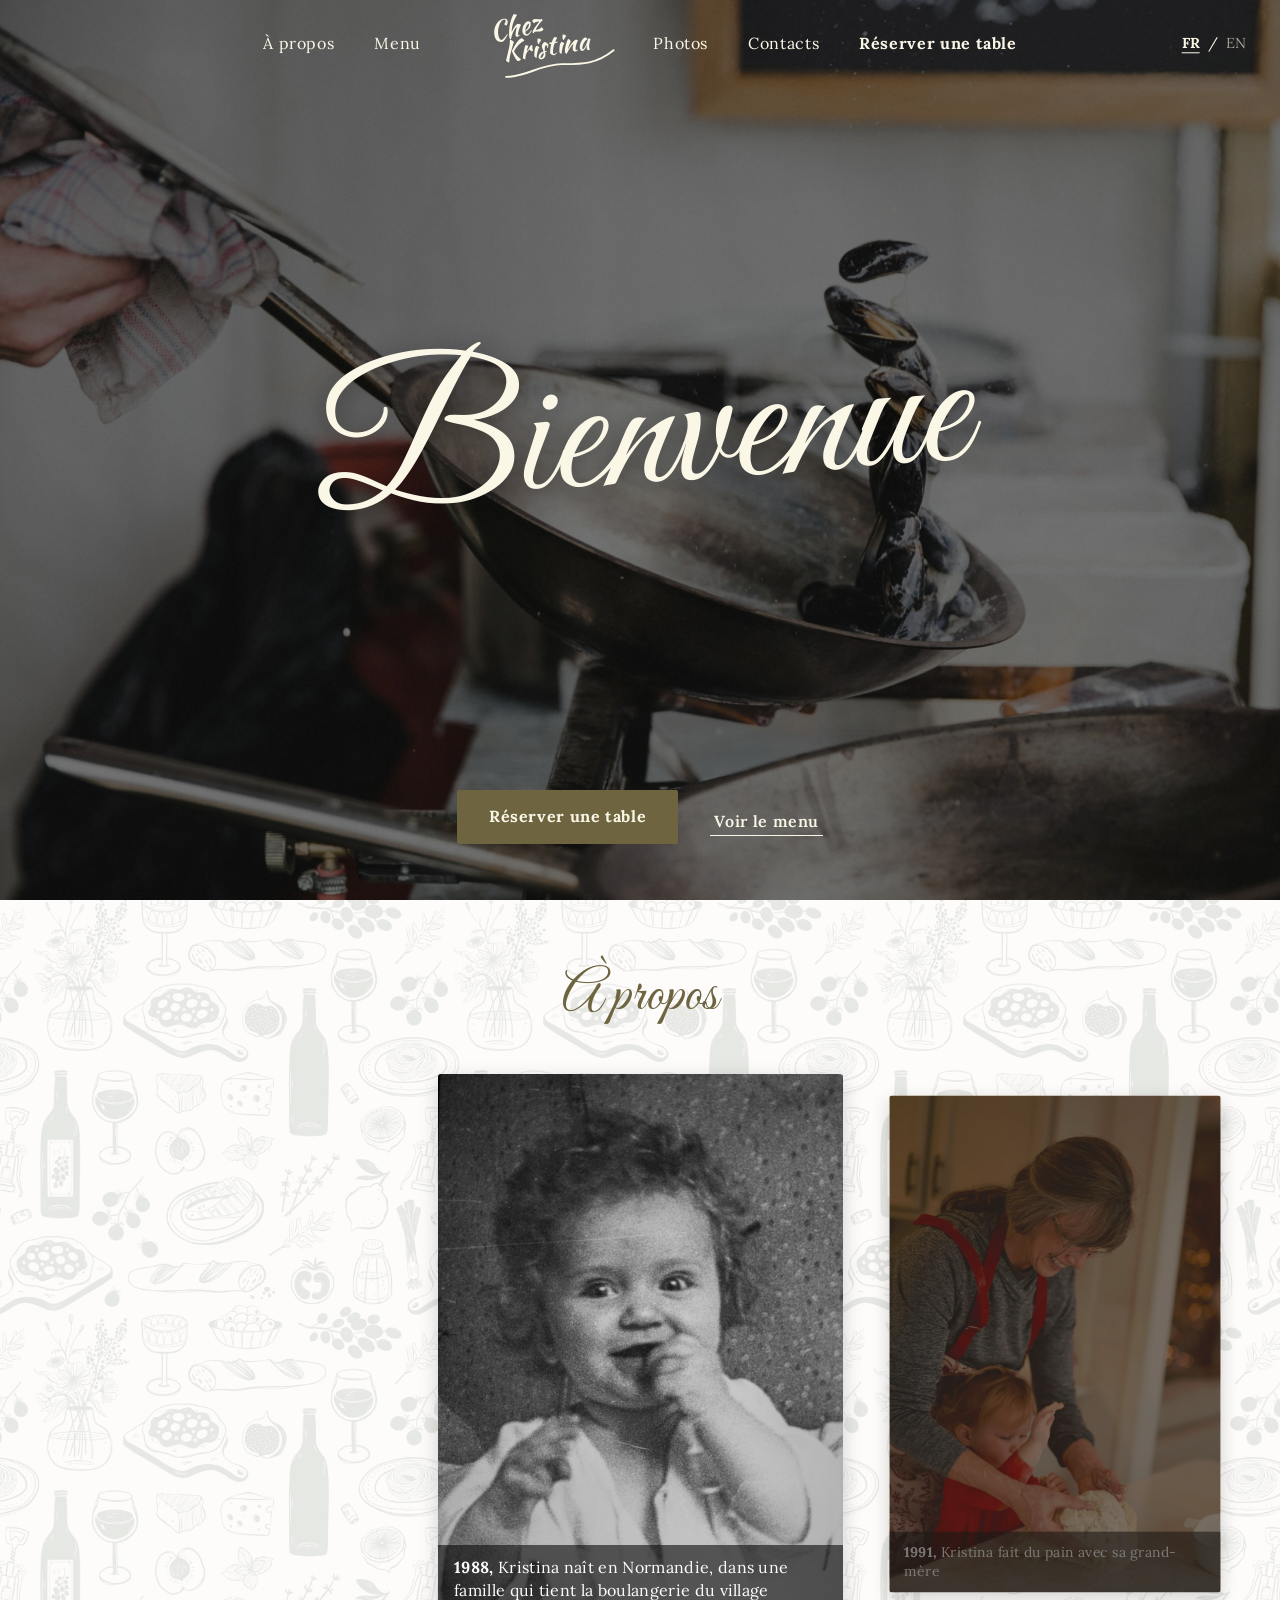
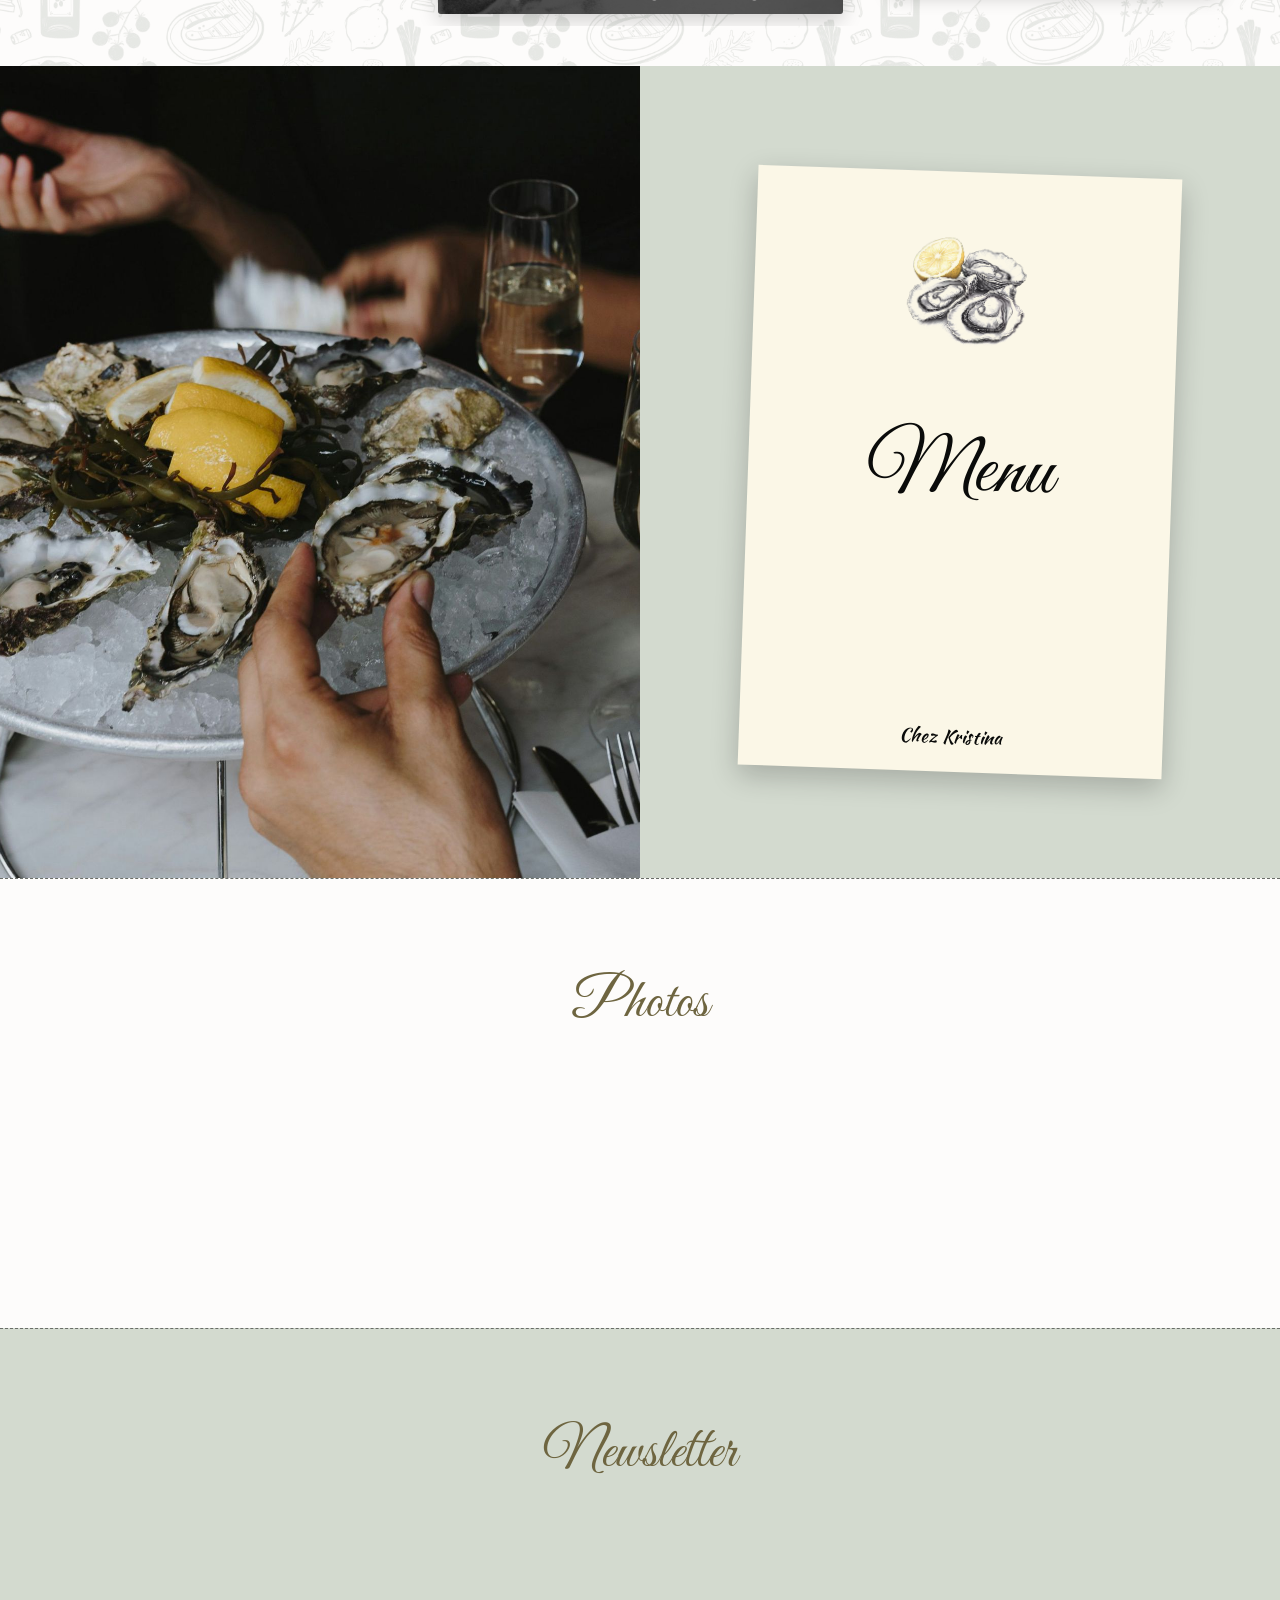
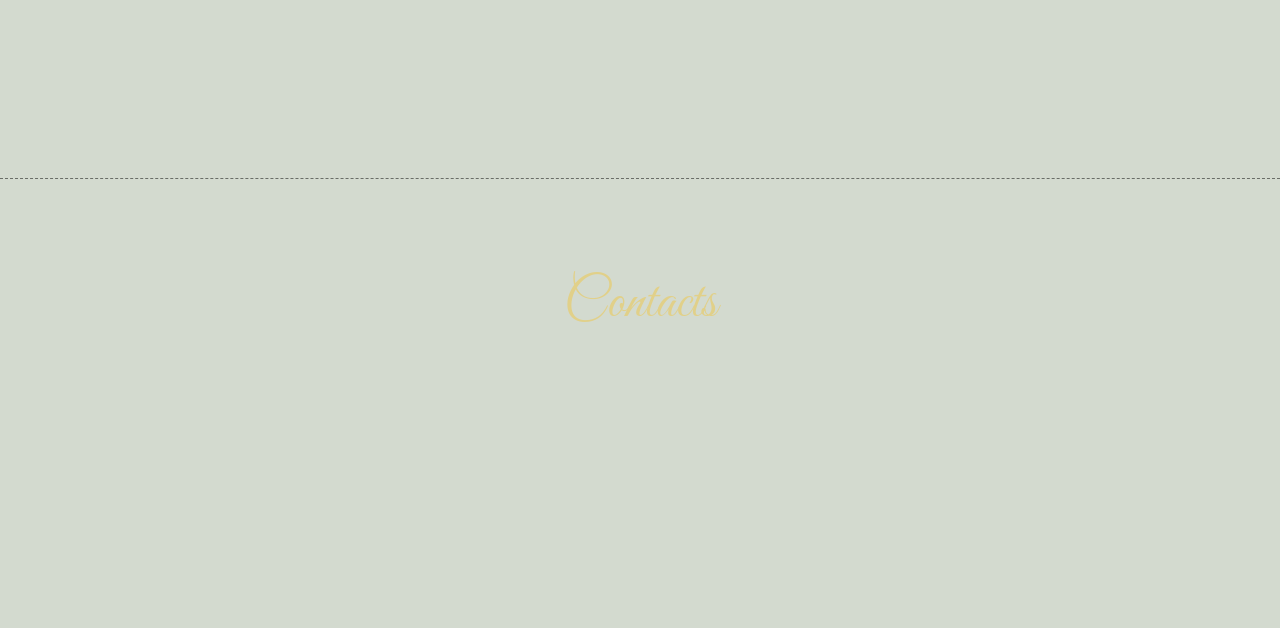
==== commit d3200ba9: "Шаг 4. Меню Фото с устрицами и карточка меню; меню открывается окном и листается как книга. Блюда и " ====
--- a/index.html
+++ b/index.html
@@ -82,7 +82,7 @@
       </div>
       <div class="hero__actions">
         <a class="btn" href="#contacts" data-i18n="nav.book">Réserver une table</a>
-        <a class="hero__link" href="#menu" data-i18n="hero.viewMenu">Voir le menu</a>
+        <a class="hero__link" href="#menu" data-open-menu data-i18n="hero.viewMenu">Voir le menu</a>
       </div>
     </section>
 
@@ -143,9 +143,26 @@
       </div>
     </section>
 
-    <!-- 3. Меню (пока пусто) -->
-    <section class="section section--placeholder" id="menu">
-      <h2 class="section__title" data-i18n="nav.menu">Menu</h2>
+    <!-- 3. Меню: фото слева, карточка меню справа, по нажатию — окно с книгой -->
+    <section class="section menu" id="menu">
+      <!-- Заголовок только для экранных дикторов: на экране и так видно, что это меню -->
+      <h2 class="visually-hidden" data-i18n="nav.menu">Menu</h2>
+
+      <div class="menu__layout">
+        <figure class="menu__photo">
+          <img src="images/menu-oysters.jpg" width="1600" height="1600" alt="" loading="lazy">
+        </figure>
+
+        <button class="menu-card" type="button" data-open-menu aria-haspopup="dialog" aria-controls="menu-dialog">
+          <!-- Обложка как в Canva: скетч, под ним «Menu» по центру, «Chez Kristina» мелко внизу -->
+          <span class="menu-card__paper">
+            <span class="cover-sketch"><img src="images/oysters-sketch.png" width="486" height="446" alt=""></span>
+            <span class="menu-card__title" data-i18n="nav.menu">Menu</span>
+            <span class="menu-card__name">Chez Kristina</span>
+          </span>
+          <span class="visually-hidden" data-i18n="menu.open">Ouvrir le menu</span>
+        </button>
+      </div>
     </section>
 
     <!-- 4. Фотографии (пока пусто) -->
@@ -164,6 +181,31 @@
     <h2 class="section__title" data-i18n="nav.contacts">Contacts</h2>
   </footer>
 
+  <!-- Окно с меню: страницы листаются как книга, содержимое строит js/menu.js -->
+  <dialog class="menu-dialog" id="menu-dialog" aria-label="Menu">
+    <button class="menu-dialog__close" type="button" data-close-menu>
+      <span aria-hidden="true">×</span>
+      <span class="visually-hidden" data-i18n="menu.close">Fermer</span>
+    </button>
+
+    <div class="book">
+      <nav class="book__tabs" aria-label="Menu"></nav>
+      <div class="book__pages"></div>
+      <div class="book__controls">
+        <button class="book__arrow" type="button" data-book="prev">
+          <span aria-hidden="true">←</span>
+          <span class="visually-hidden" data-i18n="menu.prev">Page précédente</span>
+        </button>
+        <span class="book__counter"></span>
+        <button class="book__arrow" type="button" data-book="next">
+          <span aria-hidden="true">→</span>
+          <span class="visually-hidden" data-i18n="menu.next">Page suivante</span>
+        </button>
+      </div>
+    </div>
+  </dialog>
+
   <script src="js/main.js"></script>
+  <script src="js/menu.js"></script>
 </body>
 </html>
--- a/css/style.css
+++ b/css/style.css
@@ -61,6 +61,20 @@
   --color-btn-bg-hover: var(--olive-600);
   --color-btn-text: var(--olive-100);
   --color-dim: rgba(40, 36, 30, 0.6);   /* затемнение неактивных фото (--brown-700) */
+  --color-paper: var(--olive-100);      /* бумага меню */
+  --color-menu-title: var(--green-600); /* заголовки страниц меню */
+  --color-menu-text: var(--sage-700);   /* блюда и цены */
+  --color-backdrop: rgba(10, 11, 10, 0.65); /* затемнение страницы под окном меню */
+
+  /* Пропорции страниц меню из Canva (cqi — % ширины страницы) */
+  --cover-title-size: 19cqi;  /* «Menu» на обложке */
+  --sketch-width: 28cqi;      /* скетч устриц над «Menu» */
+  --page-title-size: 13.4cqi; /* Appetizers / Main course / Wine List */
+  --footer-size: 4.4cqi;      /* «Chez Kristina» внизу страницы */
+  --footer-top: 92.7%;        /* где стоит «Chez Kristina» по высоте */
+  --dish-size: 2.52cqi;       /* название блюда (15 pt), состав — 0.8 от него (12 pt) */
+  --dish-gap: 3.7cqi;         /* расстояние между блюдами */
+  --list-top: 26.6%;          /* где начинается список блюд по высоте страницы */
   --color-caption-bg: rgba(10, 11, 10, 0.6); /* полоса под подписью на фото (--sage-700) */
   --color-caption-text: var(--brown-100);    /* текст подписи на фото */
 
@@ -525,6 +539,337 @@
 }
 
 /* ==========================================================================
+   Меню: фото слева, карточка меню справа
+   ========================================================================== */
+.menu {
+  /* Высота карточки меню: весь раздел помещается в один экран */
+  --menu-h: clamp(300px, calc(100svh - var(--header-h) - 8rem), 600px);
+  background: var(--color-bg-alt);
+}
+
+/* Раздел — ровно один экран под шапкой, без полей: фото прилегает к краям */
+.section.menu {
+  padding: 0;
+}
+
+.menu__layout {
+  display: flex;
+  min-height: calc(100svh - var(--header-h));
+}
+
+/* Фото на левую половину, до краёв блока */
+.menu__photo {
+  position: relative;
+  flex: 0 0 50%;
+  margin: 0;
+  overflow: hidden;
+}
+
+/* Фото растянуто на весь блок: от низа шапки до низа экрана, лишнее обрезается */
+.menu__photo img {
+  position: absolute;
+  inset: 0;
+  display: block;
+  width: 100%;
+  height: 100%;
+  object-fit: cover;
+  object-position: 40% 50%; /* в кадре тарелка с устрицами и рука */
+}
+
+/* Карточка — по центру свободной правой половины */
+.menu-card {
+  flex: 1;
+  display: flex;
+  align-items: center;
+  justify-content: center;
+  padding: 3rem var(--gutter);
+  cursor: zoom-in;
+}
+
+/* Обложка как в Canva: «Menu» по центру, «Chez Kristina» мелко внизу */
+.menu-card__paper {
+  position: relative;
+  display: flex;
+  align-items: center;
+  justify-content: center;
+  height: var(--menu-h);
+  aspect-ratio: 210 / 297;
+  background: var(--color-paper);
+  color: var(--color-menu-text);
+  box-shadow: 0 10px 28px rgba(10, 11, 10, 0.22);
+  transform: rotate(2deg); /* лёгкий наклон, как меню на столе */
+  transition: transform var(--transition), box-shadow var(--transition);
+  container-type: inline-size;
+}
+
+.menu-card:hover .menu-card__paper,
+.menu-card:focus-visible .menu-card__paper {
+  transform: rotate(0deg) scale(1.03);
+  box-shadow: 0 16px 36px rgba(10, 11, 10, 0.28);
+}
+
+.menu-card__title {
+  font-family: var(--font-script);
+  font-size: var(--cover-title-size);
+  line-height: 1;
+}
+
+/* Скетч устриц на обложке: посередине между верхом страницы и словом «Menu» */
+.cover-sketch {
+  position: absolute;
+  top: 0;
+  left: 0;
+  right: 0;
+  bottom: calc(50% + var(--cover-title-size) * 0.72); /* до верха букв «Menu» */
+  display: flex;
+  align-items: center;
+  justify-content: center;
+  pointer-events: none;
+}
+
+.book__page--cover .cover-sketch {
+  bottom: calc(50% + var(--cover-title-size) * 0.62);
+}
+
+.cover-sketch img {
+  display: block;
+  width: var(--sketch-width);
+  height: auto;
+}
+
+.menu-card__name {
+  position: absolute;
+  left: 0;
+  right: 0;
+  top: var(--footer-top);
+  font-family: var(--font-logo);
+  font-size: var(--footer-size);
+  line-height: 1;
+}
+
+/* ==========================================================================
+   Окно с меню и книга
+   ========================================================================== */
+.menu-dialog {
+  width: 100%;
+  max-width: none;
+  height: 100%;
+  max-height: none;
+  margin: 0;
+  padding: var(--gutter);
+  border: 0;
+  background: transparent;
+  overflow: hidden;
+}
+
+.menu-dialog[open] {
+  display: flex;
+  align-items: center;
+  justify-content: center;
+}
+
+.menu-dialog::backdrop {
+  background: var(--color-backdrop);
+}
+
+.menu-dialog[open] .book {
+  animation: menu-open 0.4s ease;
+}
+
+@keyframes menu-open {
+  from { opacity: 0; transform: scale(0.85); }
+  to { opacity: 1; transform: scale(1); }
+}
+
+.menu-dialog__close {
+  position: absolute;
+  top: var(--gutter);
+  right: var(--gutter);
+  z-index: 10;
+  width: 44px;
+  height: 44px;
+  border-radius: 50%;
+  font-size: 1.8rem;
+  line-height: 1;
+  color: var(--color-text-inverse);
+  background: rgba(10, 11, 10, 0.4);
+}
+
+.book {
+  --page-h: min(78vh, 760px);
+  display: flex;
+  flex-direction: column;
+  align-items: center;
+  gap: 1rem;
+}
+
+.book__tabs {
+  display: flex;
+  flex-wrap: wrap;
+  justify-content: center;
+  gap: 0.5rem;
+}
+
+.book__tab {
+  padding: 0.35rem 0.9rem;
+  font-size: 0.95rem;
+  color: var(--color-text-inverse);
+  border: 1px solid rgba(251, 247, 231, 0.4);
+  border-radius: 999px;
+  transition: background-color var(--transition), color var(--transition);
+}
+
+.book__tab:hover,
+.book__tab[aria-current="true"] {
+  color: var(--color-menu-title);
+  background: var(--color-paper);
+}
+
+.book__pages {
+  position: relative;
+  width: min(calc(var(--page-h) * 210 / 297), calc(100vw - 2 * var(--gutter)));
+  aspect-ratio: 210 / 297;
+  perspective: 2200px;
+  container-type: inline-size; /* cqi на страницах — % ширины всей страницы */
+  cursor: pointer;
+  touch-action: pan-y;
+  user-select: none;
+}
+
+/* Страница переворачивается на корешке слева */
+.book__page {
+  position: absolute;
+  inset: 0;
+  display: flex;
+  flex-direction: column;
+  padding: 14.5% 12% 0; /* сверху ~10% высоты страницы, как в Canva */
+  background:
+    radial-gradient(ellipse at center, transparent 65%, rgba(115, 103, 90, 0.12) 100%),
+    var(--color-paper);
+  color: var(--color-menu-text);
+  box-shadow: 0 12px 40px rgba(10, 11, 10, 0.35);
+  transform-origin: left center;
+  backface-visibility: hidden;
+  transition: transform 0.7s cubic-bezier(0.45, 0.05, 0.25, 1);
+}
+
+.book__page.is-turned {
+  transform: rotateY(-180deg);
+}
+
+.book__page.no-anim {
+  transition: none;
+}
+
+.book__page--cover {
+  align-items: center;
+  justify-content: center;
+  padding: 0;
+  text-align: center;
+}
+
+.book__cover-title {
+  margin: 0;
+  font-family: var(--font-script);
+  font-weight: 400;
+  font-size: var(--cover-title-size);
+  line-height: 1;
+}
+
+/* «Chez Kristina» внизу каждой страницы: без наклона, мелко, по центру */
+.book__footer {
+  position: absolute;
+  left: 0;
+  right: 0;
+  top: var(--footer-top);
+  margin: 0;
+  text-align: center;
+  font-family: var(--font-logo);
+  font-size: var(--footer-size);
+  line-height: 1;
+}
+
+.book__title {
+  margin: 0;
+  text-align: center;
+  font-family: var(--font-script);
+  font-weight: 400;
+  font-size: var(--page-title-size);
+  line-height: 1.1;
+  color: var(--color-menu-title);
+}
+
+/* Список стоит на том же месте страницы, что и в Canva */
+.book__list {
+  position: absolute;
+  top: var(--list-top);
+  left: 13.3%;
+  right: 13.3%;
+  display: flex;
+  flex-direction: column;
+  gap: var(--dish-gap);
+}
+
+/* Блюдо: название жирным, состав строкой ниже, цена справа */
+.dish {
+  display: flex;
+  align-items: baseline;
+  justify-content: space-between;
+  gap: 1rem;
+  /* как 15 pt на странице A4 в Canva, но не мельче 11 px на телефоне */
+  font-size: max(0.7rem, var(--dish-size));
+  line-height: 1.35;
+}
+
+.dish__text {
+  display: flex;
+  flex-direction: column;
+}
+
+.dish__name {
+  font-weight: 700;
+}
+
+.dish__desc {
+  font-size: 0.8em; /* как 12 к 15 в Canva */
+}
+
+.dish__price {
+  flex: none;
+  text-align: right;
+  white-space: nowrap;
+}
+
+.book__controls {
+  display: flex;
+  align-items: center;
+  gap: 1.25rem;
+  color: var(--color-text-inverse);
+}
+
+.book__arrow {
+  width: 44px;
+  height: 44px;
+  border-radius: 50%;
+  font-size: 1.3rem;
+  color: var(--color-menu-title);
+  background: var(--color-paper);
+  transition: opacity var(--transition);
+}
+
+.book__arrow:disabled {
+  opacity: 0.35;
+  cursor: default;
+}
+
+.book__counter {
+  min-width: 3.5em;
+  text-align: center;
+  font-size: 0.95rem;
+  letter-spacing: 0.06em;
+}
+
+/* ==========================================================================
    Разделы-заглушки
    ========================================================================== */
 .section {
@@ -608,6 +953,32 @@
   .about {
     --pattern-size: 300px;
   }
+
+  /* Меню на телефоне: без фото и без наклона, с отступами от краёв экрана */
+  .menu__layout {
+    min-height: 0;
+  }
+
+  .menu__photo {
+    display: none;
+  }
+
+  .menu-card {
+    padding: 3rem 2rem;
+  }
+
+  .menu-card__paper,
+  .menu-card:hover .menu-card__paper,
+  .menu-card:focus-visible .menu-card__paper {
+    height: auto;
+    width: 100%;
+    max-width: 24rem;
+    transform: none;
+  }
+
+  .book {
+    --page-h: min(70vh, 640px);
+  }
 }
 
 @media (prefers-reduced-motion: reduce) {
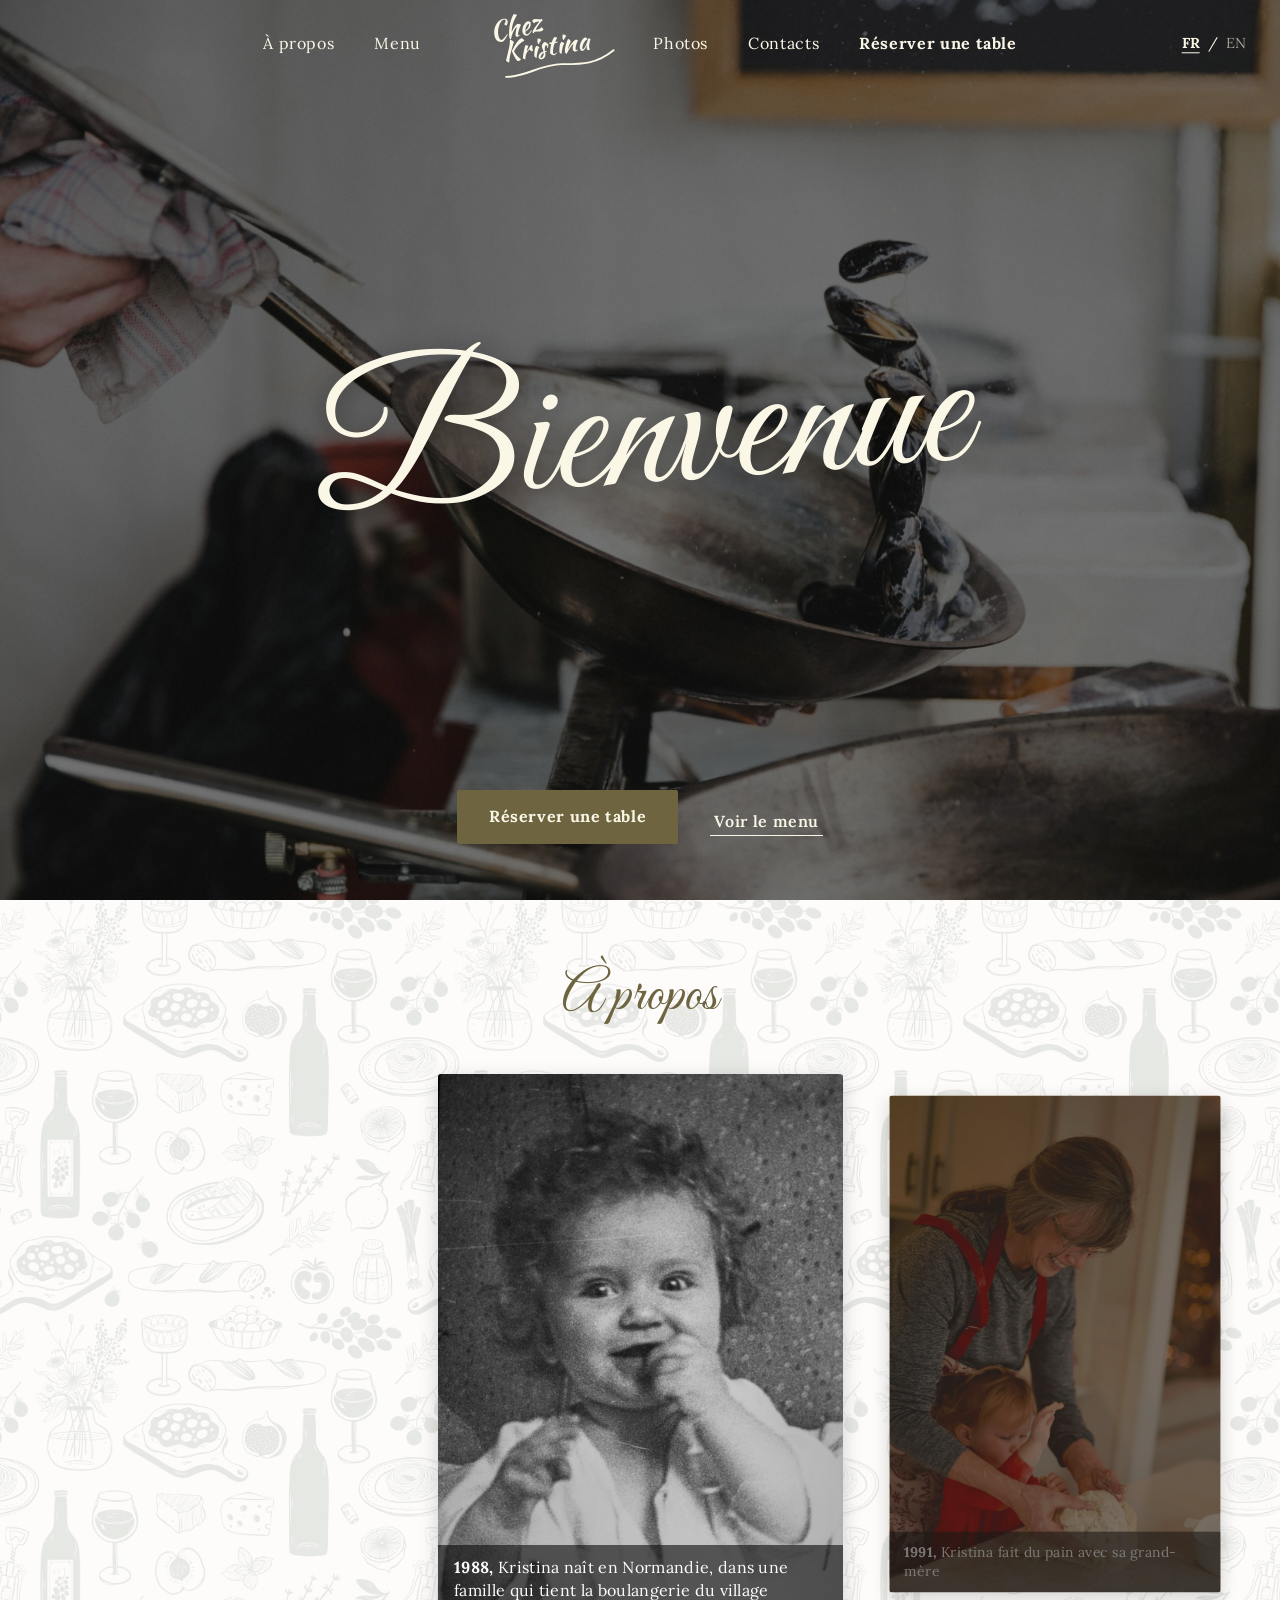
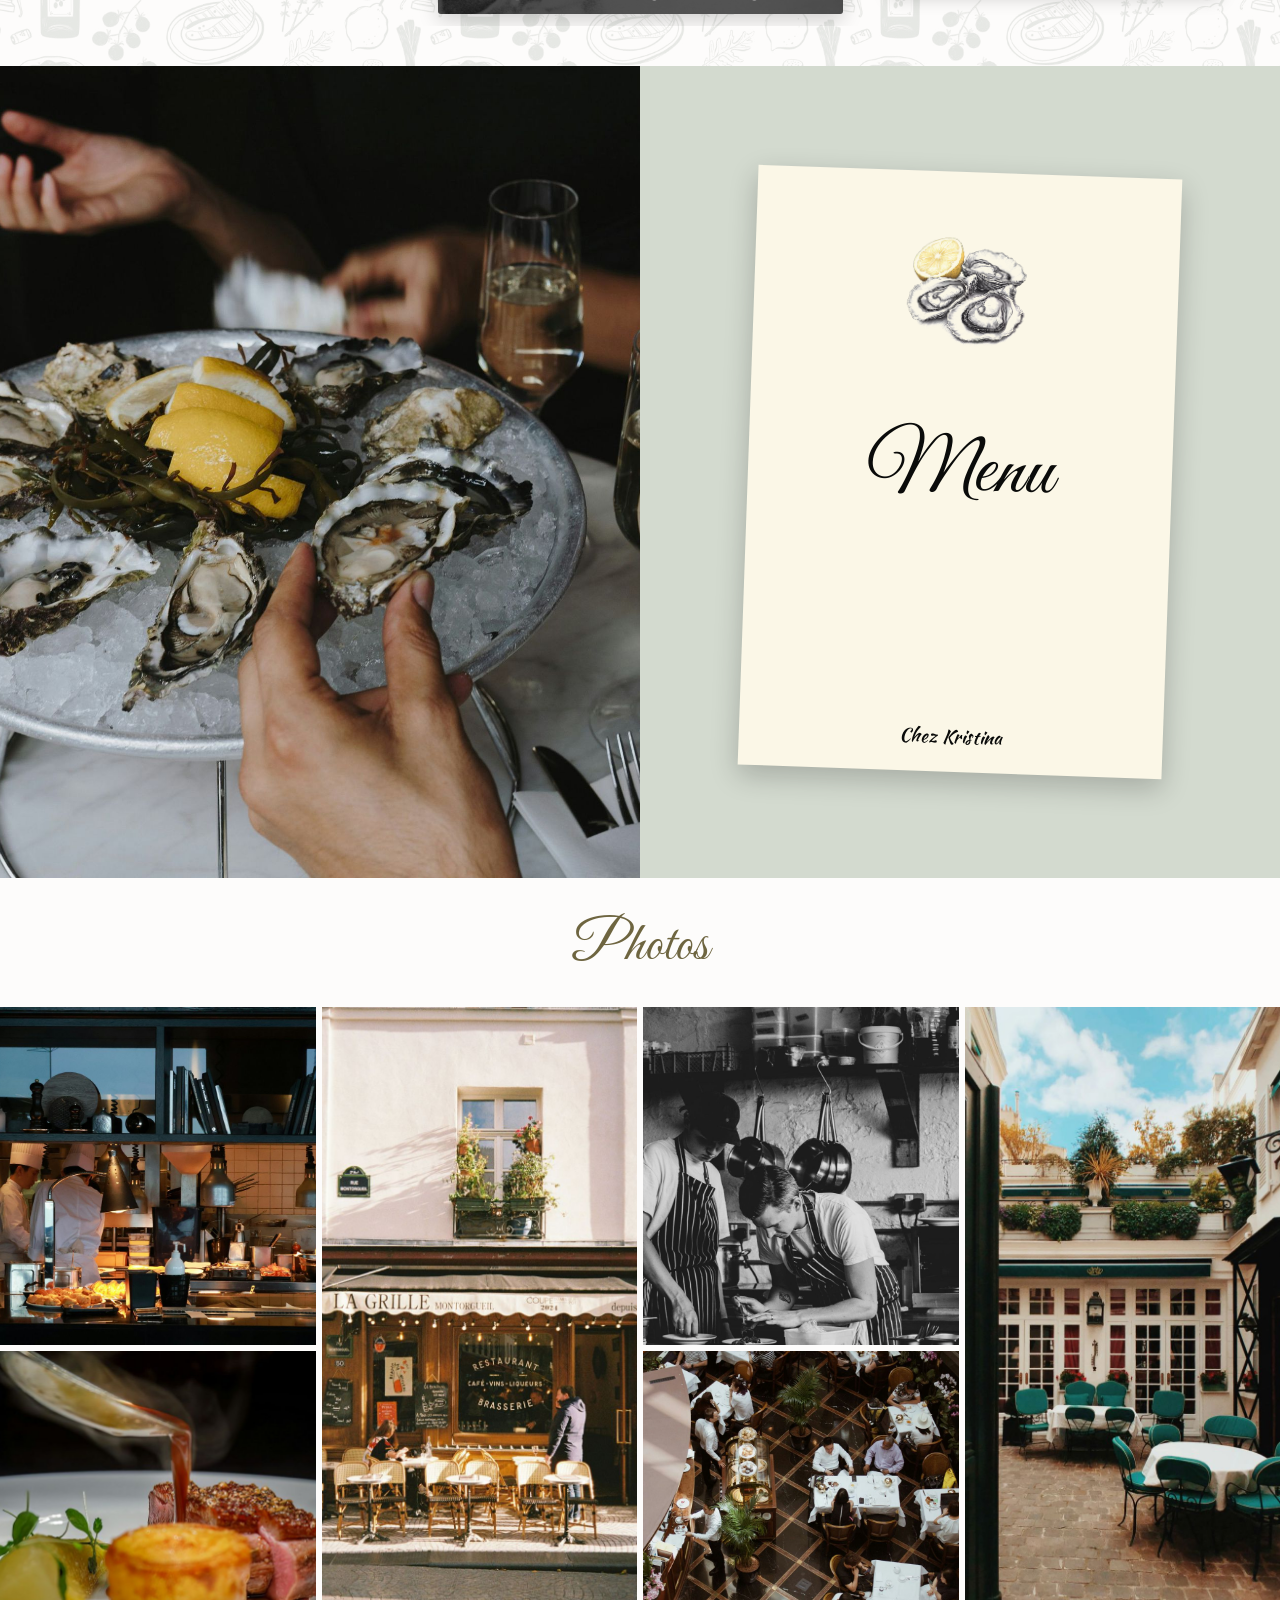
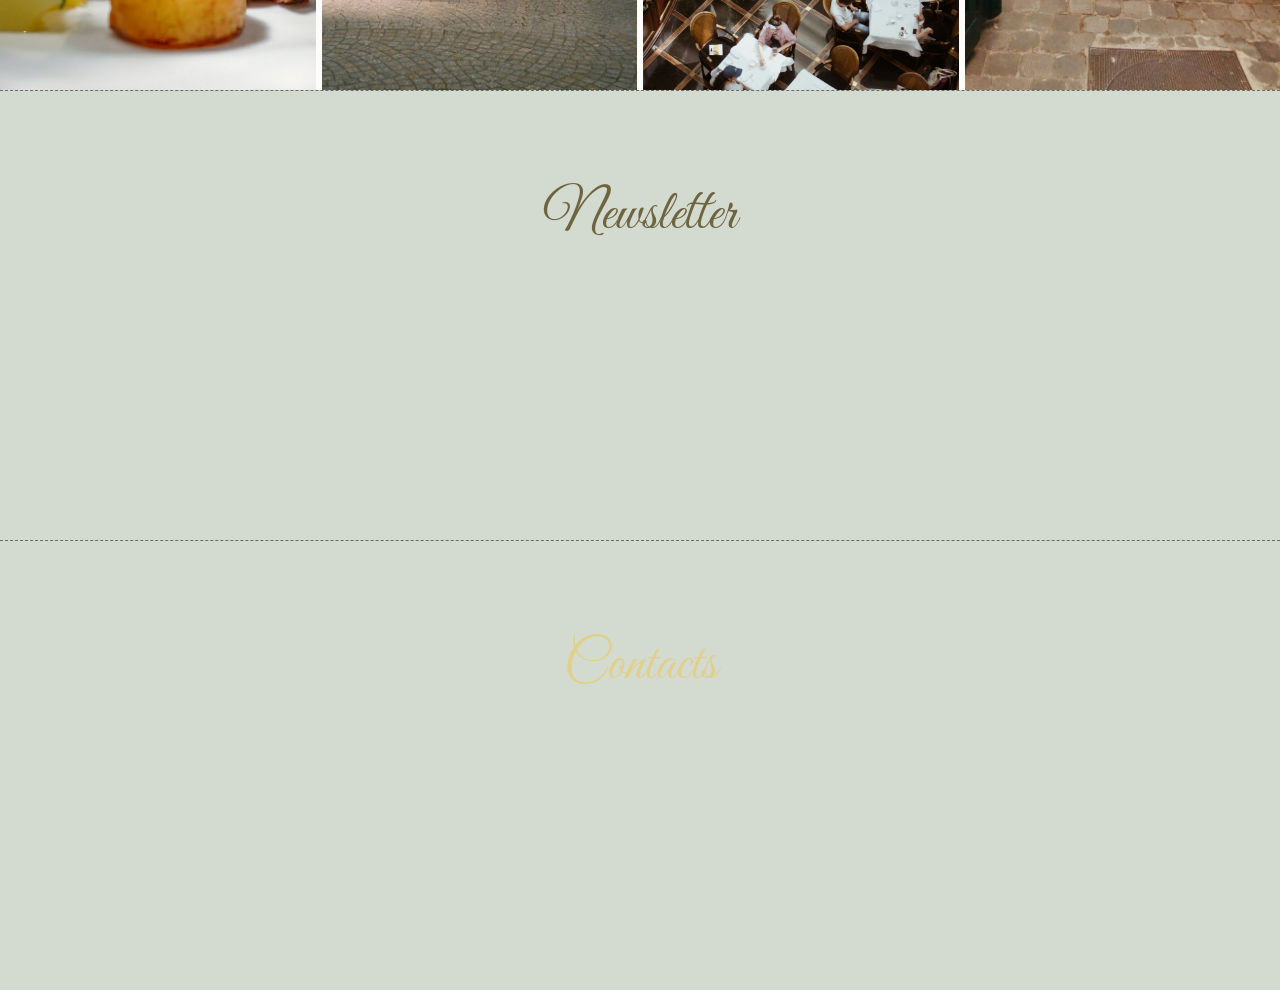
==== commit bddf9129: "Шаг 5. Фотографии Коллаж из шести фото на один экран под шапкой, крайние фото до краёв экрана, увели" ====
--- a/index.html
+++ b/index.html
@@ -165,9 +165,30 @@
       </div>
     </section>
 
-    <!-- 4. Фотографии (пока пусто) -->
-    <section class="section section--placeholder" id="photos">
+    <!-- 4. Фотографии: коллаж. Колонки 1 и 3 — по два фото, колонки 2 и 4 — одно высокое -->
+    <section class="section photos" id="photos">
       <h2 class="section__title" data-i18n="nav.photos">Photos</h2>
+
+      <div class="collage">
+        <figure class="collage__item collage__item--kitchen">
+          <img src="images/gallery-kitchen.jpg" width="1400" height="933" alt="" loading="lazy">
+        </figure>
+        <figure class="collage__item collage__item--tall collage__item--facade">
+          <img src="images/gallery-facade.jpg" width="939" height="1400" alt="" loading="lazy">
+        </figure>
+        <figure class="collage__item collage__item--chefs">
+          <img src="images/gallery-chefs.jpg" width="1400" height="933" alt="" loading="lazy">
+        </figure>
+        <figure class="collage__item collage__item--tall collage__item--courtyard">
+          <img src="images/gallery-courtyard.jpg" width="1151" height="1400" alt="" loading="lazy">
+        </figure>
+        <figure class="collage__item collage__item--dish">
+          <img src="images/gallery-dish.jpg" width="1130" height="680" alt="" loading="lazy">
+        </figure>
+        <figure class="collage__item collage__item--dining">
+          <img src="images/gallery-dining-room.jpg" width="932" height="1400" alt="" loading="lazy">
+        </figure>
+      </div>
     </section>
 
     <!-- 5. Рассылка (пока пусто) -->
--- a/css/style.css
+++ b/css/style.css
@@ -75,6 +75,11 @@
   --dish-size: 2.52cqi;       /* название блюда (15 pt), состав — 0.8 от него (12 pt) */
   --dish-gap: 3.7cqi;         /* расстояние между блюдами */
   --list-top: 26.6%;          /* где начинается список блюд по высоте страницы */
+
+  /* Коллаж фотографий */
+  --collage-gap: 6px;         /* промежуток между фото */
+  --collage-radius: 0;        /* скругление углов фото (0 — прямые углы) */
+  --collage-zoom: 1.05;       /* насколько фото увеличивается при наведении */
   --color-caption-bg: rgba(10, 11, 10, 0.6); /* полоса под подписью на фото (--sage-700) */
   --color-caption-text: var(--brown-100);    /* текст подписи на фото */
 
@@ -870,6 +875,64 @@
 }
 
 /* ==========================================================================
+   Фотографии: коллаж на один экран под шапкой
+   ========================================================================== */
+/* Блок = экран минус шапка: заголовок сверху, коллаж забирает остальную высоту.
+   Слева, справа и снизу полей нет — крайние фото уходят за край экрана */
+.section.photos {
+  display: flex;
+  flex-direction: column;
+  height: calc(100svh - var(--header-h));
+  padding: 1.5rem 0 0;
+  background: var(--color-bg);
+}
+
+.photos .section__title {
+  margin-bottom: 1rem;
+}
+
+/* Схема коллажа: что где стоит. Высокие фото занимают оба ряда */
+.collage {
+  display: grid;
+  grid-template-columns: repeat(4, 1fr);
+  grid-template-rows: repeat(2, 1fr);
+  grid-template-areas:
+    "kitchen facade chefs  courtyard"
+    "dish    facade dining courtyard";
+  gap: var(--collage-gap);
+  flex: 1;
+  min-height: 0;
+}
+
+.collage__item {
+  margin: 0;
+  overflow: hidden;
+  border-radius: var(--collage-radius);
+}
+
+.collage__item img {
+  display: block;
+  width: 100%;
+  height: 100%;
+  object-fit: cover;
+  object-position: var(--focus, 50% 50%);
+  transition: transform 0.6s ease;
+}
+
+/* При наведении фото немного увеличивается внутри своей ячейки */
+.collage__item:hover img {
+  transform: scale(var(--collage-zoom));
+}
+
+/* Место каждого фото в схеме и точка кадрирования (что остаётся в центре) */
+.collage__item--kitchen   { grid-area: kitchen;   --focus: 30% 60%; }
+.collage__item--facade    { grid-area: facade;    --focus: 55% 60%; }
+.collage__item--chefs     { grid-area: chefs;     --focus: 40% 50%; }
+.collage__item--courtyard { grid-area: courtyard; --focus: 60% 55%; }
+.collage__item--dish      { grid-area: dish;      --focus: 55% 55%; }
+.collage__item--dining    { grid-area: dining;    --focus: 50% 40%; }
+
+/* ==========================================================================
    Разделы-заглушки
    ========================================================================== */
 .section {
@@ -952,6 +1015,22 @@
 
   .about {
     --pattern-size: 300px;
+  }
+
+  /* Коллаж на телефоне: две колонки, высокие фото по-прежнему на два ряда */
+  .collage {
+    grid-template-columns: repeat(2, 1fr);
+    grid-template-rows: repeat(4, 42vw);
+    grid-template-areas:
+      "kitchen facade"
+      "dish    facade"
+      "chefs   courtyard"
+      "dining  courtyard";
+    flex: none;
+  }
+
+  .section.photos {
+    height: auto;
   }
 
   /* Меню на телефоне: без фото и без наклона, с отступами от краёв экрана */
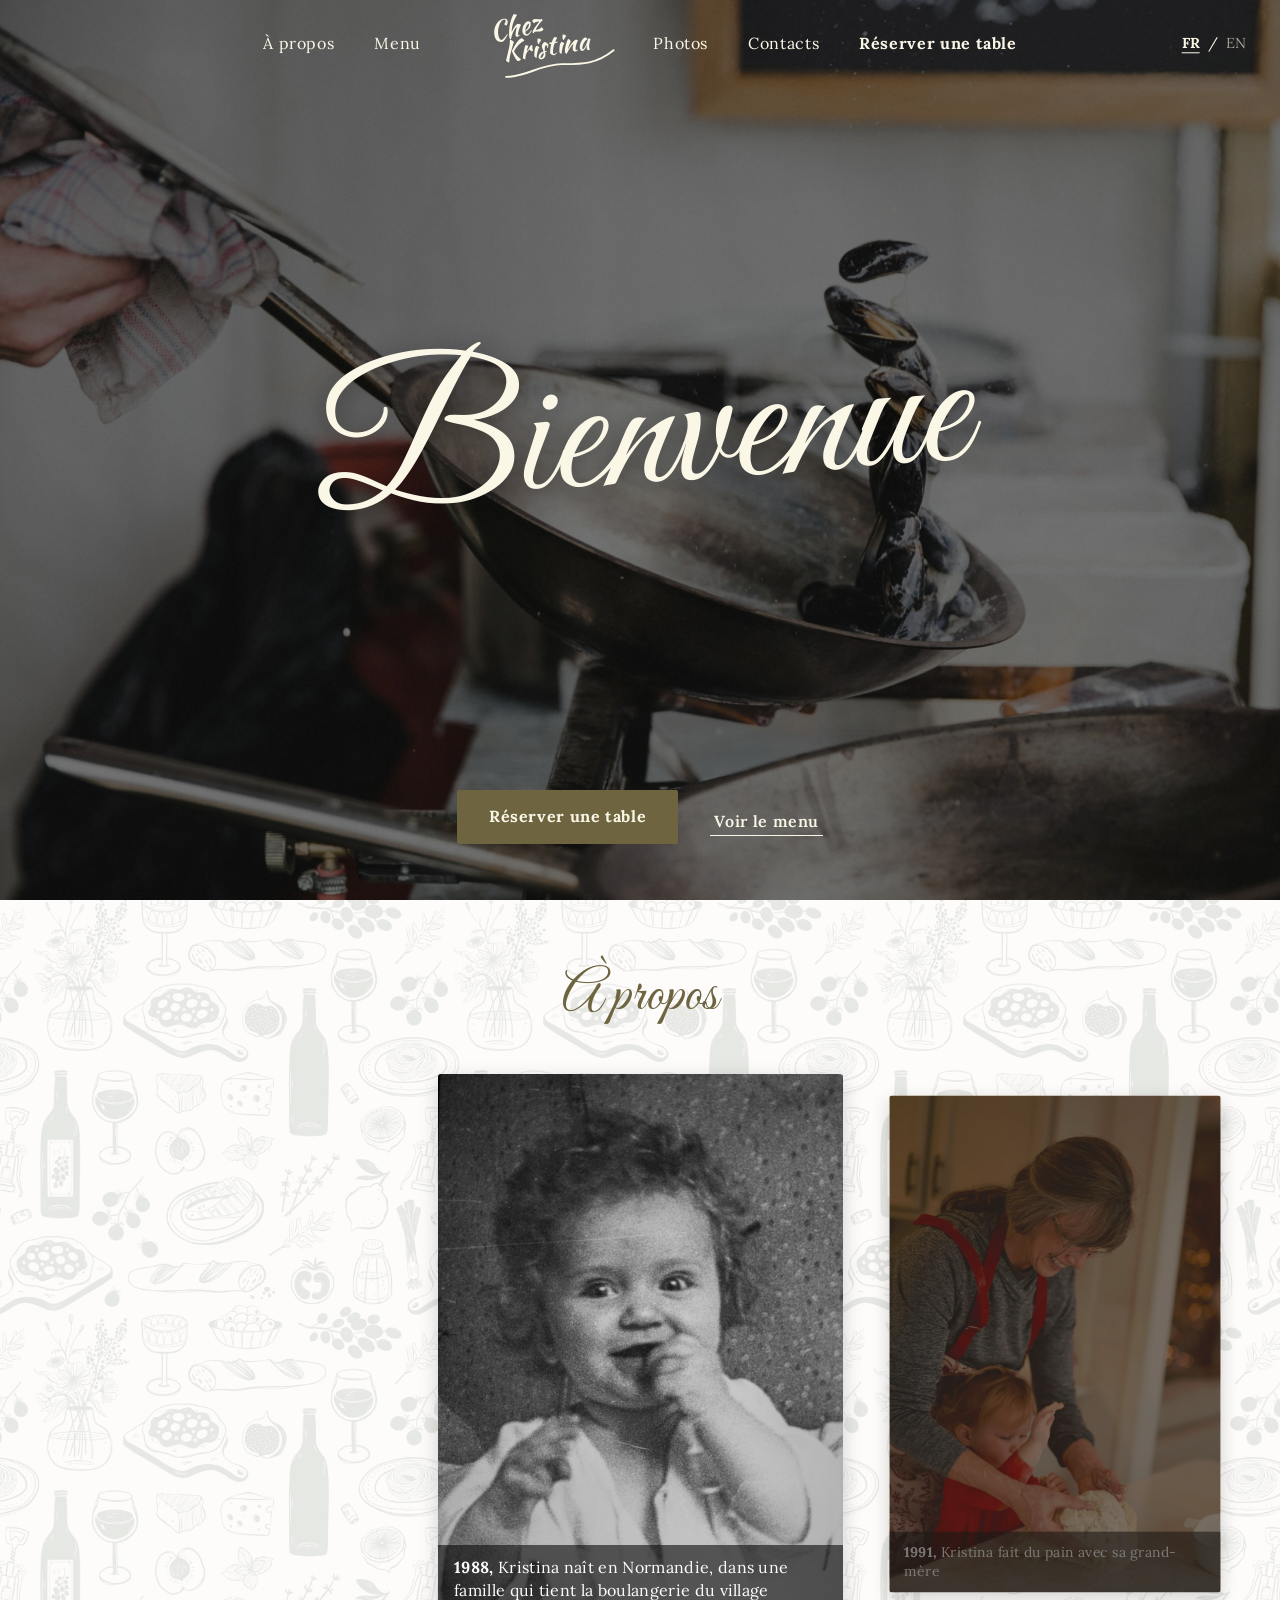
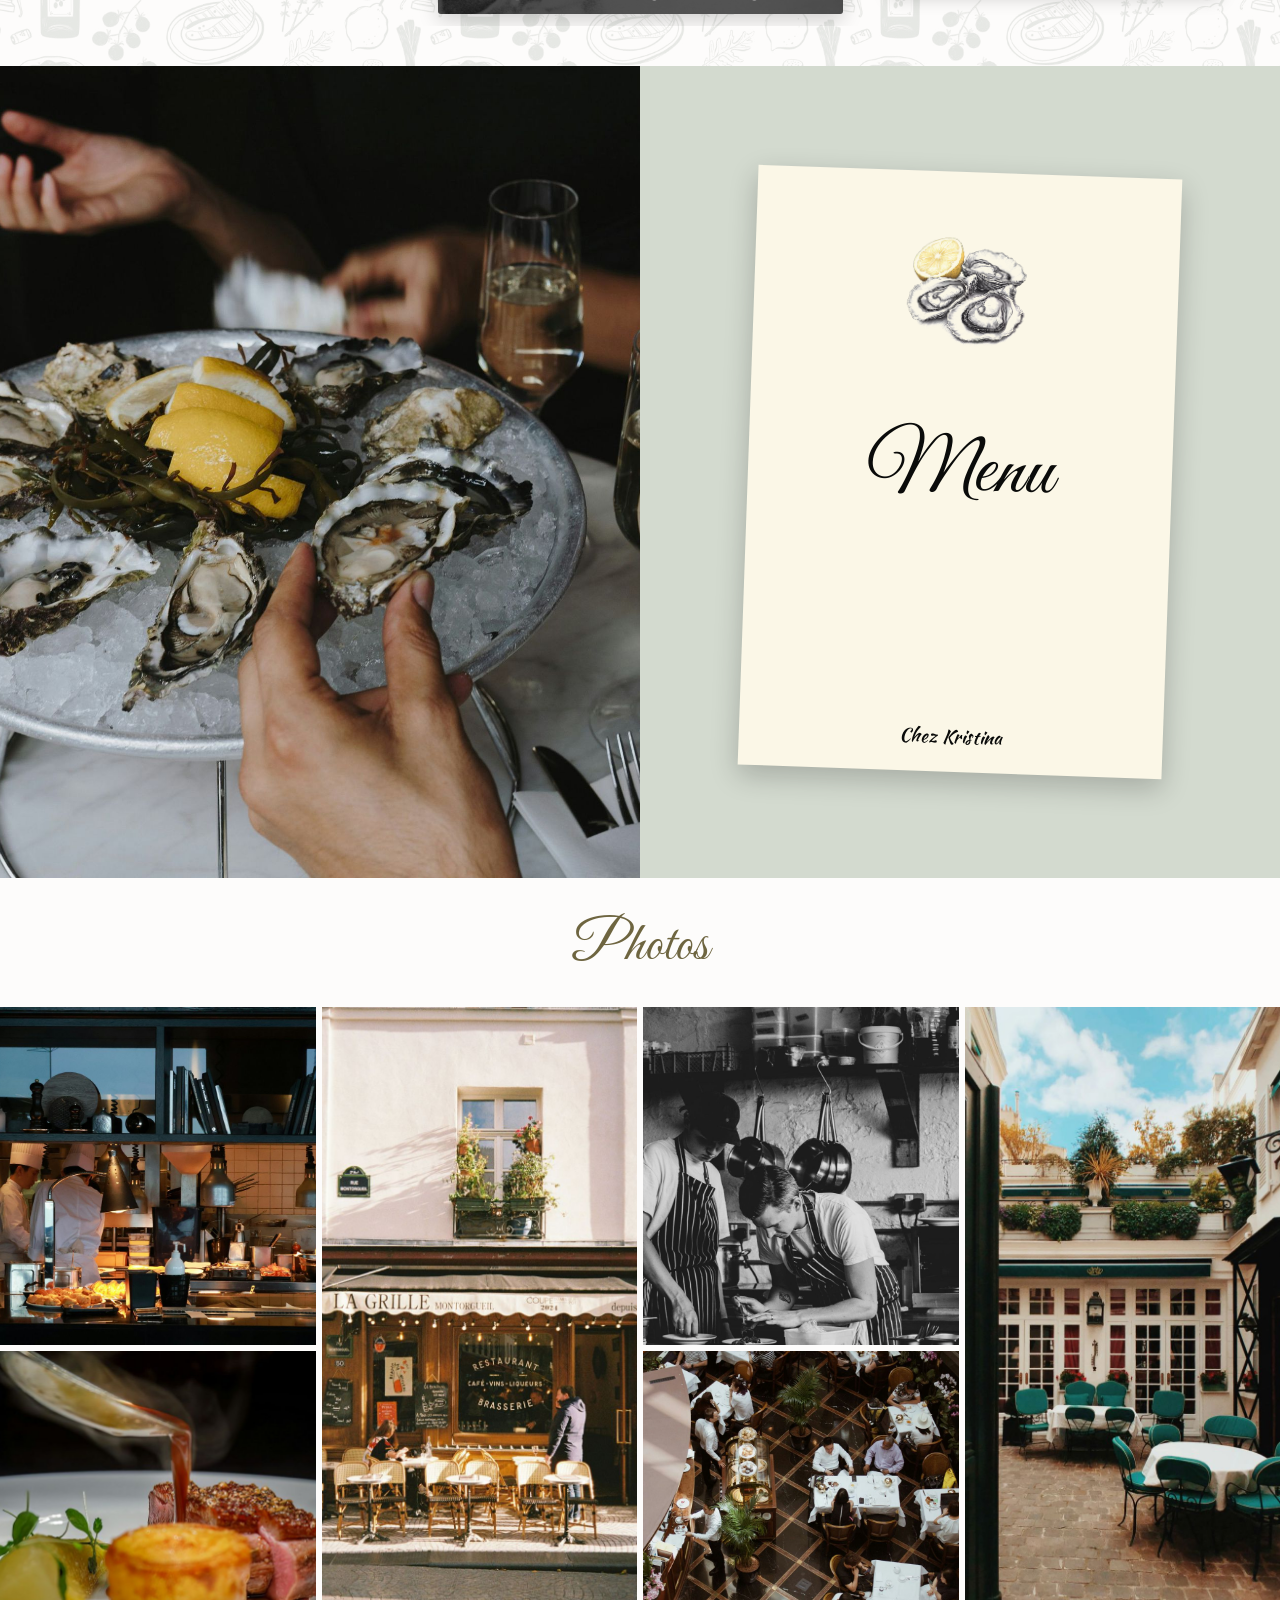
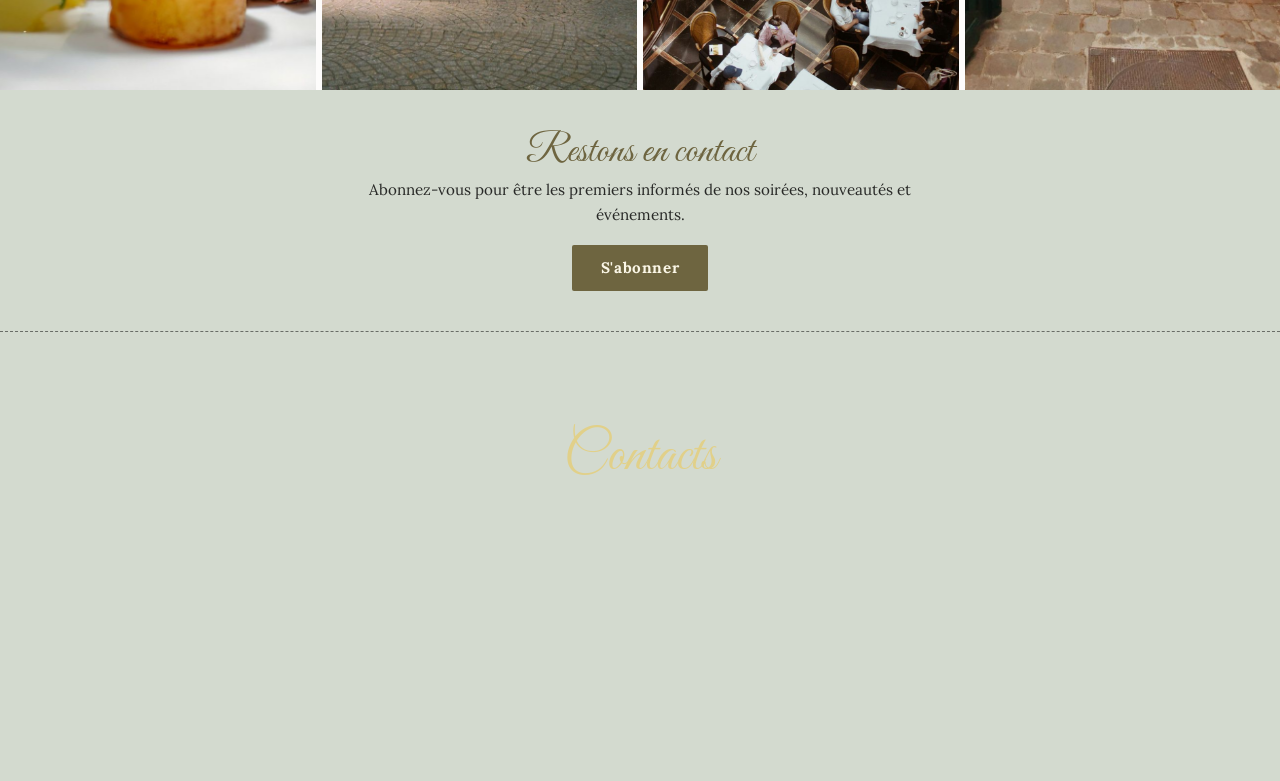
==== commit ab30987d: "Шаг 6. Рассылка Плашка с приглашением и кнопкой; окно подписки с проверкой e-mail (формат и опечатки" ====
--- a/index.html
+++ b/index.html
@@ -191,9 +191,15 @@
       </div>
     </section>
 
-    <!-- 5. Рассылка (пока пусто) -->
-    <section class="section section--placeholder" id="newsletter">
-      <h2 class="section__title" data-i18n="section.newsletter">Newsletter</h2>
+    <!-- 5. Рассылка: плашка с приглашением; подписка — во всплывающем окне ниже (js/newsletter.js) -->
+    <section class="section newsletter" id="newsletter">
+      <div class="newsletter__inner">
+        <div class="newsletter__text">
+          <h2 class="newsletter__title" data-i18n="newsletter.title">Restons en contact</h2>
+          <p class="newsletter__lead" data-i18n="newsletter.lead">Abonnez-vous pour être les premiers informés de nos soirées, nouveautés et événements.</p>
+        </div>
+        <button class="btn newsletter__open" type="button" aria-haspopup="dialog" aria-controls="newsletter-dialog" data-i18n="newsletter.button">S'abonner</button>
+      </div>
     </section>
   </main>
 
@@ -226,7 +232,54 @@
     </div>
   </dialog>
 
+  <!-- Окно подписки на рассылку: email, две обязательные галочки, затем сообщение «спасибо» -->
+  <dialog class="nl-dialog" id="newsletter-dialog" aria-labelledby="nl-dialog-title">
+    <div class="nl-dialog__box">
+      <button class="nl-dialog__close" type="button" data-close-newsletter>
+        <span aria-hidden="true">×</span>
+        <span class="visually-hidden" data-i18n="menu.close">Fermer</span>
+      </button>
+
+      <form class="nl-form" novalidate>
+        <h2 class="nl-dialog__title" id="nl-dialog-title" data-i18n="newsletter.dialogTitle">Abonnez-vous à notre newsletter</h2>
+        <p class="nl-dialog__lead" data-i18n="newsletter.dialogLead">Recevez en premier nos dernières nouvelles : soirées, nouveaux plats et événements du bistrot.</p>
+
+        <label class="nl-form__label" for="newsletter-email" data-i18n="newsletter.label">Votre e-mail</label>
+        <input class="nl-form__input" id="newsletter-email" name="email" type="email"
+               required autocomplete="email" inputmode="email" placeholder="votre@email.fr"
+               aria-describedby="newsletter-email-error">
+        <p class="nl-form__error" id="newsletter-email-error" aria-live="polite"></p>
+
+        <label class="nl-form__check">
+          <input type="checkbox" name="marketing" required aria-describedby="newsletter-check-error">
+          <span>
+            <span data-i18n="newsletter.consent1">En vous abonnant à notre newsletter, vous acceptez de recevoir de notre part des communications marketing et des offres personnalisées par e-mail. Pour en savoir plus, consultez notre</span>
+            <a href="privacy.html" target="_blank" rel="noopener" data-i18n="newsletter.privacy">politique de confidentialité</a>
+            <span data-i18n="newsletter.and">et notre</span>
+            <a href="cookies.html" target="_blank" rel="noopener" data-i18n="newsletter.cookies">politique relative aux cookies</a>.
+          </span>
+        </label>
+
+        <label class="nl-form__check">
+          <input type="checkbox" name="contact" required aria-describedby="newsletter-check-error">
+          <span data-i18n="newsletter.consent2">J'accepte de recevoir des informations du restaurant Chez Kristina à mon adresse e-mail.</span>
+        </label>
+        <p class="nl-form__error" id="newsletter-check-error" aria-live="polite"></p>
+
+        <button class="btn nl-form__submit" type="submit" data-i18n="newsletter.button">S'abonner</button>
+      </form>
+
+      <!-- После подписки форма прячется и показывается это сообщение -->
+      <div class="nl-done" hidden>
+        <p class="nl-done__check" aria-hidden="true">✓</p>
+        <p class="nl-done__title" data-i18n="newsletter.thanks">Merci pour votre inscription !</p>
+        <p class="nl-done__text" data-i18n="newsletter.unsubscribe">Vous pouvez vous désabonner à tout moment.</p>
+      </div>
+    </div>
+  </dialog>
+
   <script src="js/main.js"></script>
   <script src="js/menu.js"></script>
+  <script src="js/newsletter.js"></script>
 </body>
 </html>
--- a/css/style.css
+++ b/css/style.css
@@ -65,6 +65,7 @@
   --color-menu-title: var(--green-600); /* заголовки страниц меню */
   --color-menu-text: var(--sage-700);   /* блюда и цены */
   --color-backdrop: rgba(10, 11, 10, 0.65); /* затемнение страницы под окном меню */
+  --color-error: #9b2c2c;               /* ошибки в формах */
 
   /* Пропорции страниц меню из Canva (cqi — % ширины страницы) */
   --cover-title-size: 19cqi;  /* «Menu» на обложке */
@@ -933,6 +934,248 @@
 .collage__item--dining    { grid-area: dining;    --focus: 50% 40%; }
 
 /* ==========================================================================
+   Рассылка: плашка с приглашением и кнопкой
+   ========================================================================== */
+/* Всё по центру в одну колонку: заголовок, строка, под ними кнопка */
+.section.newsletter {
+  padding: 2.5rem var(--gutter);
+  background: var(--color-bg-alt);
+}
+
+.newsletter__inner {
+  display: flex;
+  flex-direction: column;
+  align-items: center;
+  gap: 1.1rem;
+  max-width: 36rem;
+  margin: 0 auto;
+  text-align: center;
+}
+
+.newsletter__title {
+  margin: 0;
+  font-family: var(--font-script);
+  font-weight: 400;
+  font-size: clamp(2rem, 4vw, 2.5rem);
+  line-height: 1.1;
+  color: var(--color-accent);
+}
+
+.newsletter__lead {
+  margin: 0.3rem 0 0;
+  font-size: 0.95rem;
+}
+
+.newsletter__open {
+  padding: 0.7rem 1.8rem;
+  font-size: 0.95rem;
+}
+
+/* ==========================================================================
+   Окно подписки
+   ========================================================================== */
+.nl-dialog {
+  width: min(32rem, calc(100vw - 2 * var(--gutter)));
+  max-height: calc(100svh - 2 * var(--gutter));
+  padding: 0;
+  border: 0;
+  border-radius: 4px;
+  background: var(--color-paper);
+  color: var(--color-menu-text);
+  box-shadow: 0 20px 60px rgba(10, 11, 10, 0.4);
+}
+
+.nl-dialog::backdrop {
+  background: var(--color-backdrop);
+}
+
+.nl-dialog[open] {
+  animation: menu-open 0.35s ease;
+}
+
+.nl-dialog__box {
+  position: relative;
+  padding: 2.5rem 2rem 2rem;
+}
+
+.nl-dialog__close {
+  position: absolute;
+  top: 0.5rem;
+  right: 0.5rem;
+  width: 40px;
+  height: 40px;
+  font-size: 1.6rem;
+  line-height: 1;
+  color: var(--color-text-muted);
+}
+
+.nl-dialog__title {
+  margin: 0;
+  font-family: var(--font-script);
+  font-weight: 400;
+  font-size: 2.4rem;
+  line-height: 1.1;
+  color: var(--color-menu-title);
+}
+
+.nl-dialog__lead {
+  margin: 0.6rem 0 1.5rem;
+}
+
+.nl-form__label {
+  display: block;
+  margin-bottom: 0.4rem;
+  font-weight: 600;
+  font-size: 0.95rem;
+}
+
+.nl-form__input {
+  width: 100%;
+  padding: 0.8rem 0.9rem;
+  font: inherit;
+  color: inherit;
+  background: var(--brown-100);
+  border: 1px solid var(--sage-300);
+  border-radius: 2px;
+}
+
+.nl-form__input:focus {
+  outline: 2px solid var(--color-accent);
+  outline-offset: 1px;
+}
+
+.nl-form__input[aria-invalid="true"] {
+  border-color: var(--color-error);
+}
+
+.nl-form__error {
+  min-height: 1.3em;
+  margin: 0.35rem 0 0.8rem;
+  font-size: 0.85rem;
+  color: var(--color-error);
+}
+
+.nl-form__suggest {
+  padding: 0;
+  font-size: inherit;
+  color: var(--color-menu-title);
+  text-decoration: underline;
+  text-underline-offset: 3px;
+}
+
+/* Галочки согласия */
+.nl-form__check {
+  display: flex;
+  align-items: flex-start;
+  gap: 0.7rem;
+  margin-bottom: 0.9rem;
+  font-size: 0.82rem;
+  line-height: 1.5;
+  cursor: pointer;
+}
+
+.nl-form__check input {
+  flex: none;
+  width: 1.1rem;
+  height: 1.1rem;
+  margin: 0.15rem 0 0;
+  accent-color: var(--color-menu-title);
+  cursor: pointer;
+}
+
+.nl-form__check input[aria-invalid="true"] {
+  outline: 2px solid var(--color-error);
+  outline-offset: 1px;
+}
+
+.nl-form__check a {
+  color: var(--color-menu-title);
+  text-decoration: underline;
+  text-underline-offset: 2px;
+}
+
+.nl-form__submit {
+  width: 100%;
+  margin-top: 0.4rem;
+  text-align: center;
+}
+
+/* Сообщение после подписки */
+.nl-done {
+  padding: 1.5rem 0 0.5rem;
+  text-align: center;
+}
+
+.nl-done__check {
+  display: grid;
+  place-items: center;
+  width: 3.5rem;
+  height: 3.5rem;
+  margin: 0 auto 1rem;
+  border-radius: 50%;
+  font-size: 1.6rem;
+  color: var(--color-paper);
+  background: var(--color-menu-title);
+}
+
+.nl-done__title {
+  margin: 0;
+  font-family: var(--font-script);
+  font-size: 2.4rem;
+  line-height: 1.1;
+  color: var(--color-menu-title);
+}
+
+.nl-done__text {
+  margin: 0.6rem 0 0;
+  font-size: 0.85rem;
+  color: var(--color-text-muted);
+}
+
+/* ==========================================================================
+   Страницы политики конфиденциальности и cookies
+   ========================================================================== */
+.legal-page {
+  background: var(--color-paper);
+}
+
+.legal {
+  max-width: 46rem;
+  margin: 0 auto;
+  padding: 3rem var(--gutter) 4rem;
+}
+
+.legal__back {
+  font-size: 0.95rem;
+  color: var(--color-accent);
+}
+
+.legal__title {
+  margin: 1.5rem 0 0.25rem;
+  font-family: var(--font-script);
+  font-weight: 400;
+  font-size: clamp(2.5rem, 7vw, 3.5rem);
+  line-height: 1.1;
+  color: var(--color-menu-title);
+}
+
+.legal__updated {
+  margin: 0 0 2rem;
+  font-size: 0.9rem;
+  color: var(--color-text-muted);
+}
+
+.legal h2 {
+  margin: 2rem 0 0.5rem;
+  font-size: 1.15rem;
+  color: var(--color-menu-title);
+}
+
+.legal p {
+  margin: 0 0 0.8rem;
+}
+
+/* ==========================================================================
    Разделы-заглушки
    ========================================================================== */
 .section {
@@ -1015,6 +1258,14 @@
 
   .about {
     --pattern-size: 300px;
+  }
+
+  .nl-dialog__box {
+    padding: 2.5rem 1.25rem 1.5rem;
+  }
+
+  .newsletter__open {
+    width: auto;
   }
 
   /* Коллаж на телефоне: две колонки, высокие фото по-прежнему на два ряда */
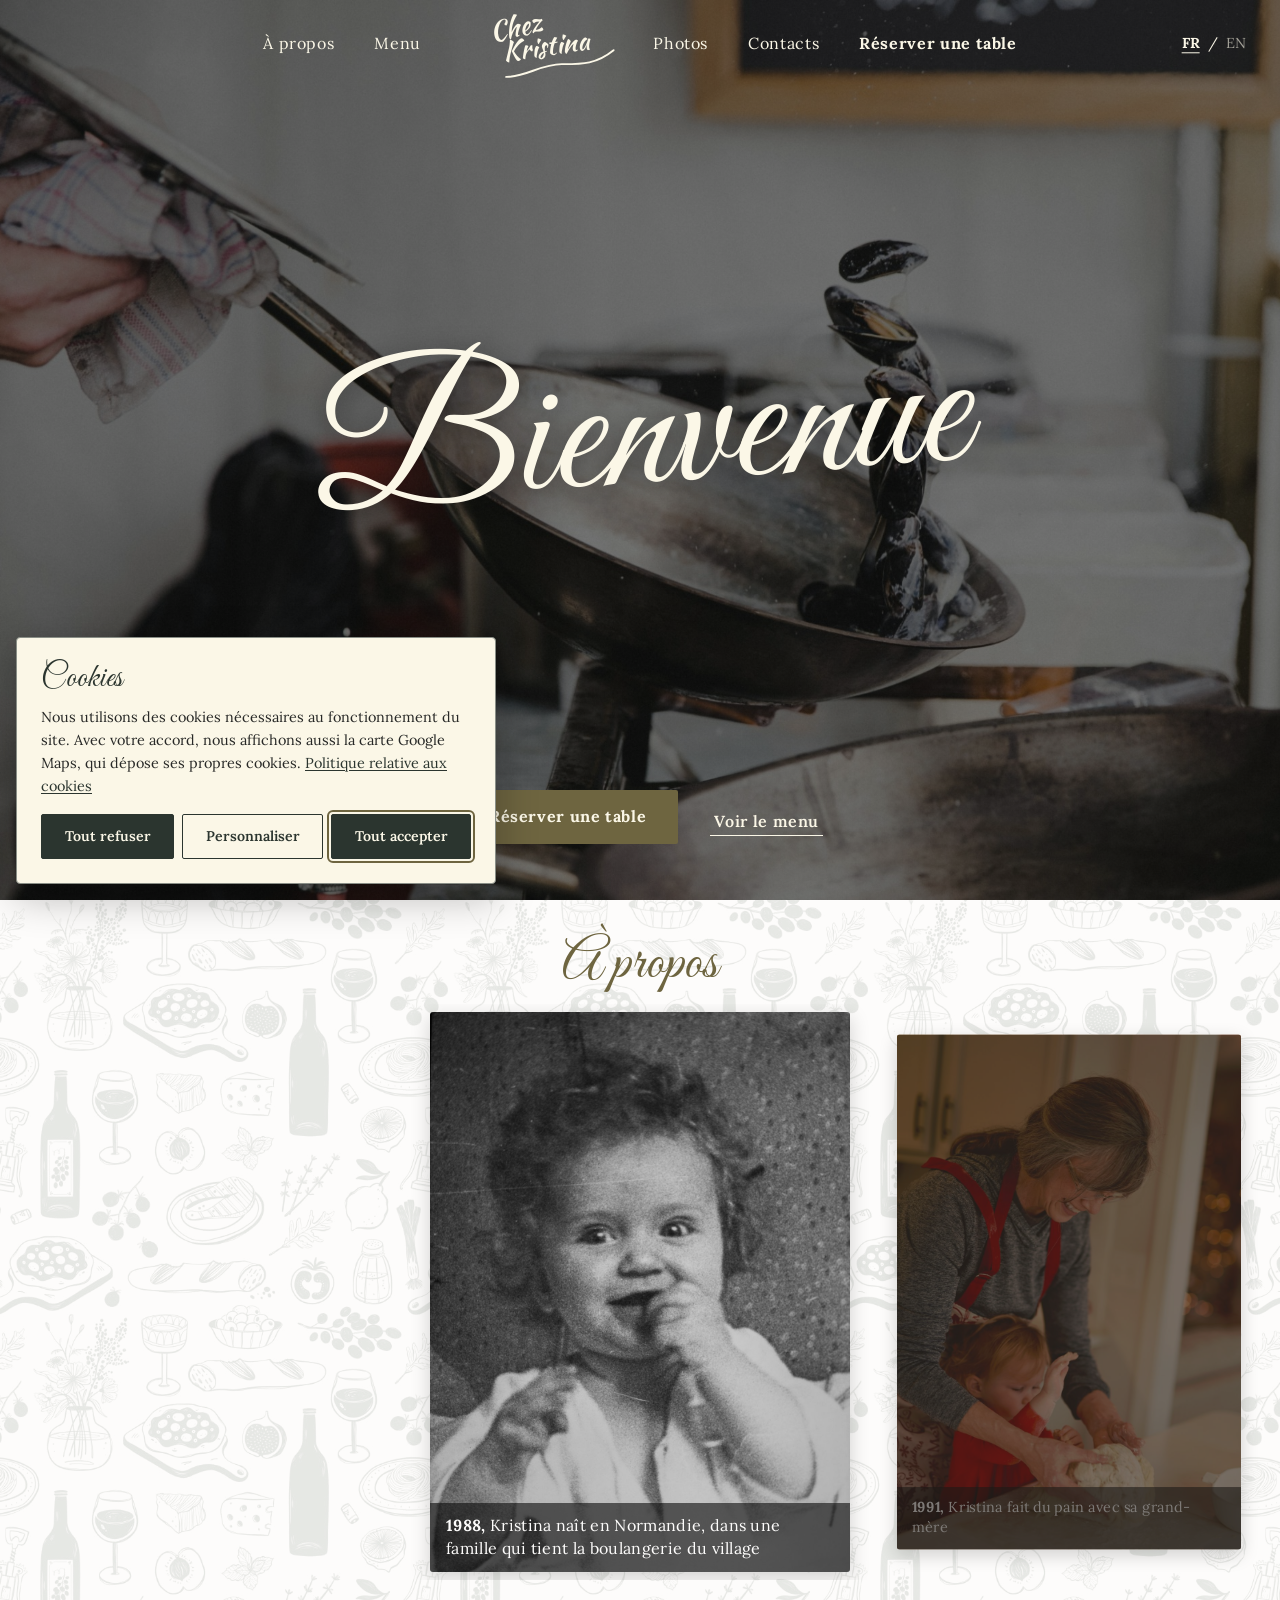
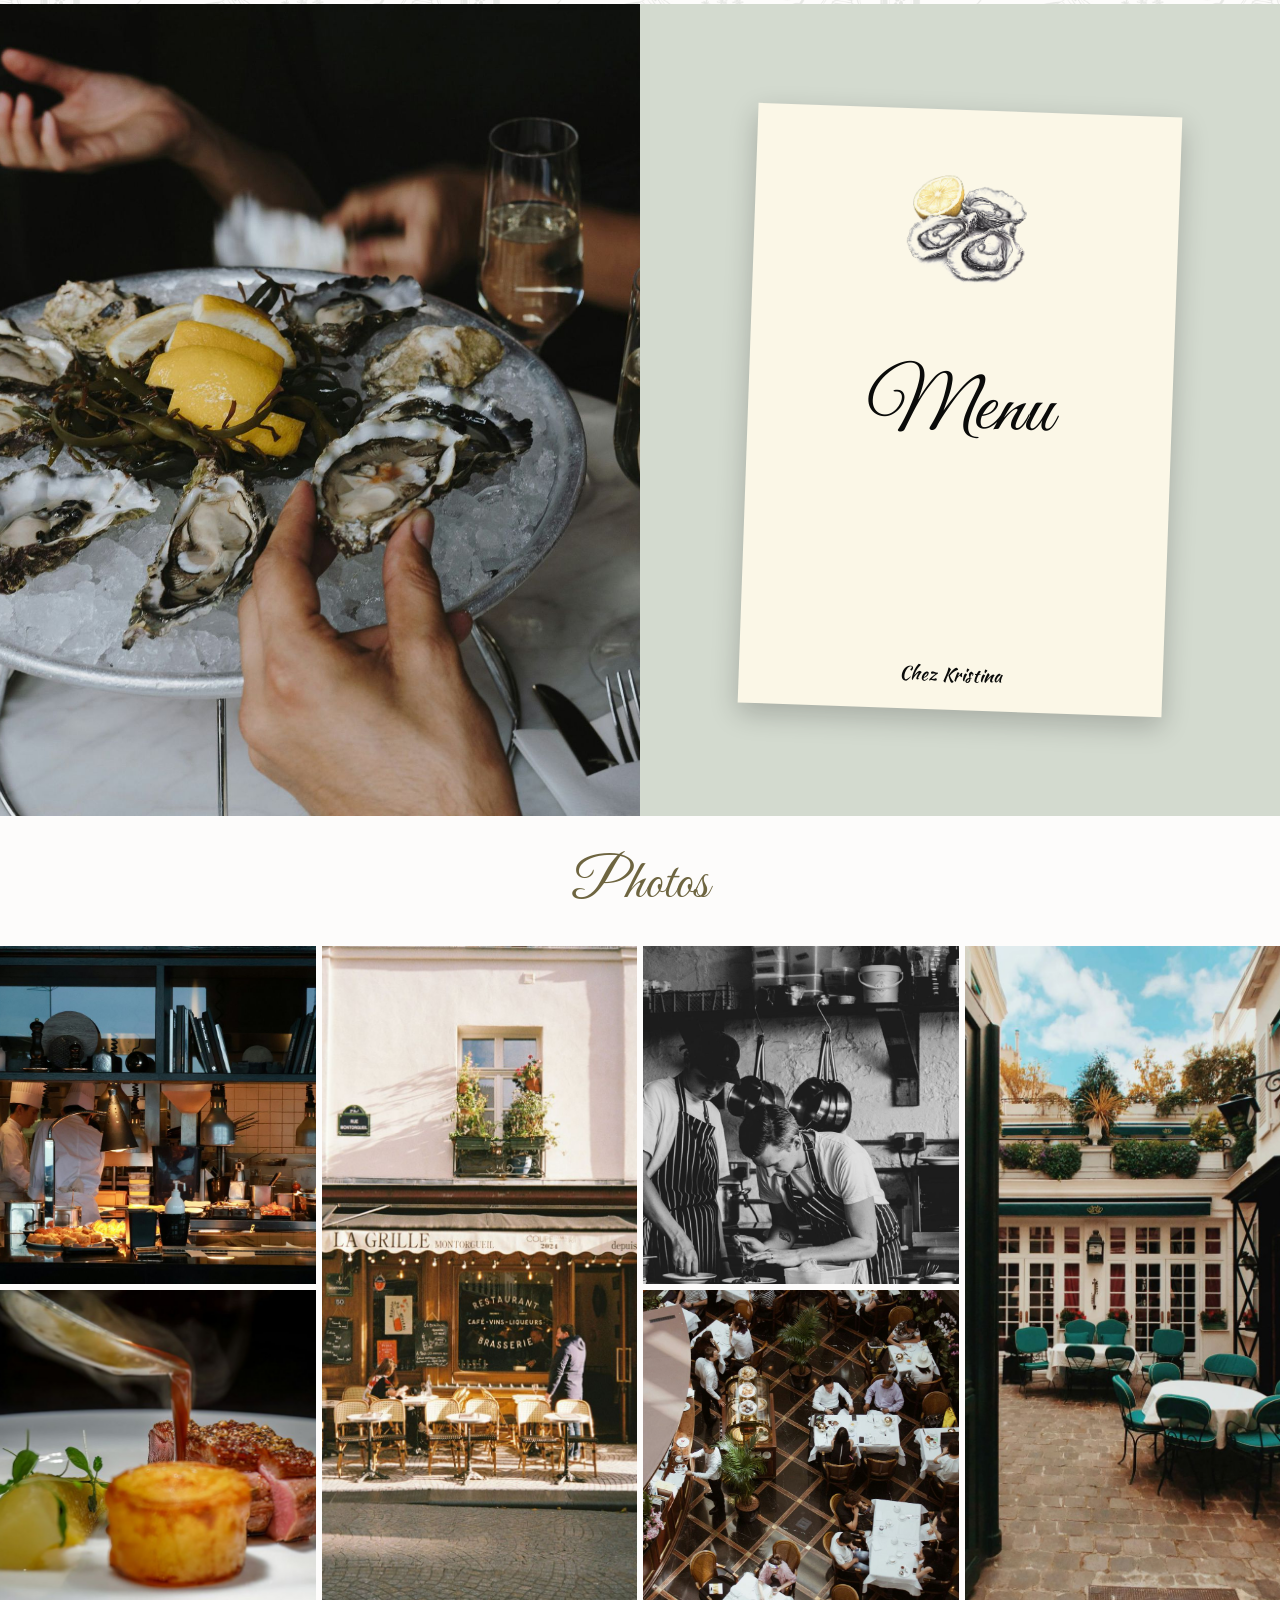
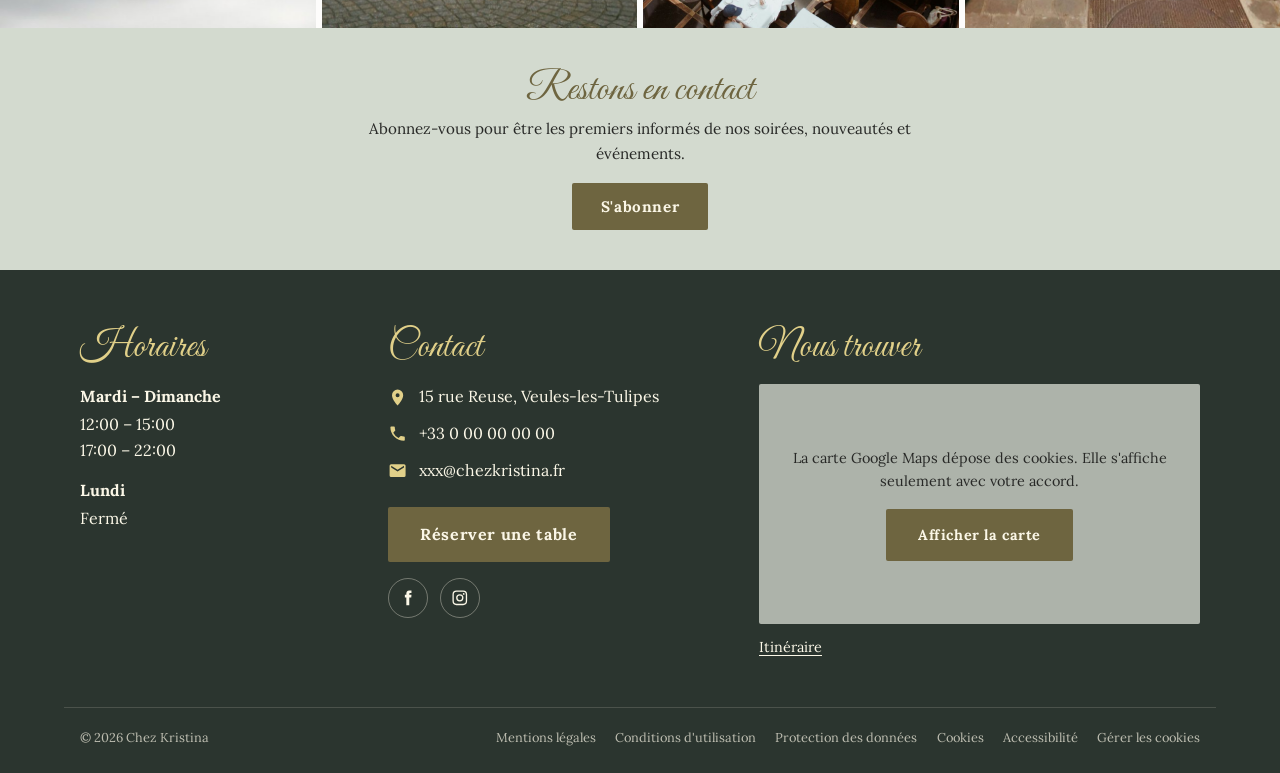
==== commit 18432066: "Шаг 7. Футер и бронирование Co-Authored-By: Claude Opus 5.5 <noreply@anthropic.com>" ====
--- a/index.html
+++ b/index.html
@@ -33,7 +33,7 @@
       <ul class="nav-group nav-group--right">
         <li><a href="#photos" data-i18n="nav.photos">Photos</a></li>
         <li><a href="#contacts" data-i18n="nav.contacts">Contacts</a></li>
-        <li><a class="nav-book" href="#contacts" data-i18n="nav.book">Réserver une table</a></li>
+        <li><a class="nav-book" href="#contacts" data-open-booking data-i18n="nav.book">Réserver une table</a></li>
       </ul>
     </nav>
 
@@ -65,7 +65,7 @@
       <li><a href="#menu" data-i18n="nav.menu">Menu</a></li>
       <li><a href="#photos" data-i18n="nav.photos">Photos</a></li>
       <li><a href="#contacts" data-i18n="nav.contacts">Contacts</a></li>
-      <li><a class="nav-book" href="#contacts" data-i18n="nav.book">Réserver une table</a></li>
+      <li><a class="nav-book" href="#contacts" data-open-booking data-i18n="nav.book">Réserver une table</a></li>
     </ul>
     <div class="lang-switch" role="group" aria-label="Langue / Language">
       <button type="button" data-lang="fr">FR</button>
@@ -81,7 +81,7 @@
         <h1 class="hero__title">Bienvenue</h1>
       </div>
       <div class="hero__actions">
-        <a class="btn" href="#contacts" data-i18n="nav.book">Réserver une table</a>
+        <a class="btn" href="#contacts" data-open-booking data-i18n="nav.book">Réserver une table</a>
         <a class="hero__link" href="#menu" data-open-menu data-i18n="hero.viewMenu">Voir le menu</a>
       </div>
     </section>
@@ -203,9 +203,82 @@
     </section>
   </main>
 
-  <!-- 6. Футер (пока пусто) -->
-  <footer class="section section--placeholder site-footer" id="contacts">
-    <h2 class="section__title" data-i18n="nav.contacts">Contacts</h2>
+  <!-- 6. Футер: часы работы, контакты, карта Google; внизу юридические ссылки.
+       Адрес выдуманный, метка на карте — в Veules-les-Roses: поменять координаты в src карты и в ссылке «Itinéraire» -->
+  <footer class="site-footer" id="contacts">
+    <div class="footer-main">
+      <section class="footer-col">
+        <h2 class="footer-col__title" data-i18n="footer.hours">Horaires</h2>
+        <dl class="footer-hours">
+          <div>
+            <dt data-i18n="footer.days">Mardi – Dimanche</dt>
+            <dd>12:00 – 15:00<br>17:00 – 22:00</dd>
+          </div>
+          <div>
+            <dt data-i18n="footer.monday">Lundi</dt>
+            <dd data-i18n="footer.closed">Fermé</dd>
+          </div>
+        </dl>
+      </section>
+
+      <section class="footer-col">
+        <h2 class="footer-col__title" data-i18n="footer.contact">Contact</h2>
+        <ul class="footer-contact">
+          <li>
+            <svg class="footer-icon" viewBox="0 0 24 24" aria-hidden="true"><path d="M12 2a7 7 0 0 0-7 7c0 5.25 7 13 7 13s7-7.75 7-13a7 7 0 0 0-7-7zm0 9.5A2.5 2.5 0 1 1 12 6.5a2.5 2.5 0 0 1 0 5z"/></svg>
+            <span>15 rue Reuse, Veules-les-Tulipes</span>
+          </li>
+          <li>
+            <svg class="footer-icon" viewBox="0 0 24 24" aria-hidden="true"><path d="M6.6 10.8a15.1 15.1 0 0 0 6.6 6.6l2.2-2.2a1 1 0 0 1 1-.25 11.4 11.4 0 0 0 3.6.57 1 1 0 0 1 1 1V20a1 1 0 0 1-1 1A17 17 0 0 1 3 4a1 1 0 0 1 1-1h3.5a1 1 0 0 1 1 1c0 1.25.2 2.45.57 3.57a1 1 0 0 1-.25 1z"/></svg>
+            <a href="tel:+33000000000">+33 0 00 00 00 00</a>
+          </li>
+          <li>
+            <svg class="footer-icon" viewBox="0 0 24 24" aria-hidden="true"><path d="M20 4H4a2 2 0 0 0-2 2v12a2 2 0 0 0 2 2h16a2 2 0 0 0 2-2V6a2 2 0 0 0-2-2zm0 4-8 5-8-5V6l8 5 8-5z"/></svg>
+            <a href="mailto:xxx@chezkristina.fr">xxx@chezkristina.fr</a>
+          </li>
+        </ul>
+
+        <div class="footer-actions">
+          <a class="btn" href="#contacts" data-open-booking data-i18n="nav.book">Réserver une table</a>
+          <div class="footer-social">
+            <a href="#" target="_blank" rel="noopener" aria-label="Facebook">
+              <svg viewBox="0 0 24 24" aria-hidden="true"><path d="M14 8V6.5c0-.7.5-1 1-1h2V2h-3c-3 0-4 2-4 4.3V8H8v3.5h2V22h4V11.5h2.7L17 8z"/></svg>
+            </a>
+            <a href="#" target="_blank" rel="noopener" aria-label="Instagram">
+              <svg viewBox="0 0 24 24" aria-hidden="true"><path d="M12 7a5 5 0 1 0 0 10 5 5 0 0 0 0-10zm0 8.2a3.2 3.2 0 1 1 0-6.4 3.2 3.2 0 0 1 0 6.4zM17.3 5.5a1.2 1.2 0 1 0 0 2.4 1.2 1.2 0 0 0 0-2.4zM16.5 2h-9A5.5 5.5 0 0 0 2 7.5v9A5.5 5.5 0 0 0 7.5 22h9a5.5 5.5 0 0 0 5.5-5.5v-9A5.5 5.5 0 0 0 16.5 2zm3.7 14.5a3.7 3.7 0 0 1-3.7 3.7h-9a3.7 3.7 0 0 1-3.7-3.7v-9a3.7 3.7 0 0 1 3.7-3.7h9a3.7 3.7 0 0 1 3.7 3.7z"/></svg>
+            </a>
+          </div>
+        </div>
+      </section>
+
+      <!-- Карта Google: обычная встройка, без API-ключа. Ставит cookies Google,
+           поэтому js/cookies.js подставляет адрес в iframe только после согласия -->
+      <section class="footer-col footer-col--map">
+        <h2 class="footer-col__title" data-i18n="footer.findUs">Nous trouver</h2>
+        <div class="footer-map">
+          <iframe title="Google Maps — Chez Kristina" loading="lazy" referrerpolicy="no-referrer-when-downgrade" allowfullscreen hidden
+                  data-consent-src="https://www.google.com/maps?q=49.8721,0.8013&amp;z=15&amp;hl=fr&amp;output=embed"></iframe>
+          <div class="footer-map__blocked">
+            <p data-i18n="cookies.mapBlocked">La carte Google Maps dépose des cookies. Elle s'affiche seulement avec votre accord.</p>
+            <button class="btn footer-map__allow" type="button" data-i18n="cookies.mapAllow">Afficher la carte</button>
+          </div>
+        </div>
+        <a class="footer-map__route" href="https://www.google.com/maps/dir/?api=1&amp;destination=49.8721,0.8013"
+           target="_blank" rel="noopener" data-i18n="footer.route">Itinéraire</a>
+      </section>
+    </div>
+
+    <div class="footer-bottom">
+      <span>© 2026 Chez Kristina</span>
+      <nav class="footer-legal" aria-label="Informations légales">
+        <a href="disclaimer.html" data-i18n="footer.disclaimer">Mentions légales</a>
+        <a href="terms.html" data-i18n="footer.terms">Conditions d'utilisation</a>
+        <a href="privacy.html" data-i18n="footer.privacy">Protection des données</a>
+        <a href="cookies.html" data-i18n="footer.cookies">Cookies</a>
+        <a href="accessibility.html" data-i18n="footer.accessibility">Accessibilité</a>
+        <button class="footer-legal__button" type="button" data-open-cookies data-i18n="cookies.manage">Gérer les cookies</button>
+      </nav>
+    </div>
   </footer>
 
   <!-- Окно с меню: страницы листаются как книга, содержимое строит js/menu.js -->
@@ -278,8 +351,124 @@
     </div>
   </dialog>
 
+  <!-- Окно бронирования: гости, дата, время, имя, телефон. Кнопки дат и времени строит js/booking.js -->
+  <dialog class="nl-dialog bk-dialog" id="booking-dialog" aria-labelledby="bk-title">
+    <div class="nl-dialog__box">
+      <button class="nl-dialog__close" type="button" data-close-booking>
+        <span aria-hidden="true">×</span>
+        <span class="visually-hidden" data-i18n="menu.close">Fermer</span>
+      </button>
+
+      <form class="bk-form" novalidate>
+        <h2 class="nl-dialog__title" id="bk-title" data-i18n="nav.book">Réserver une table</h2>
+
+        <fieldset class="bk-group">
+          <legend class="nl-form__label" data-i18n="booking.guests">Nombre de personnes</legend>
+          <div class="bk-chips" data-chips="guests"></div>
+          <p class="bk-note">
+            <span data-i18n="booking.bigGroup">Plus de 6 personnes ?</span>
+            <a href="tel:+33000000000" data-i18n="booking.callUs">Appelez-nous</a>
+          </p>
+        </fieldset>
+
+        <!-- Дата: кнопка с выбранным днём, по нажатию раскрывается календарик -->
+        <div class="bk-group bk-date">
+          <span class="nl-form__label" id="bk-date-label" data-i18n="booking.date">Date</span>
+          <button class="nl-form__input bk-date__toggle" type="button" aria-expanded="false" aria-controls="bk-cal"
+                  aria-labelledby="bk-date-label bk-date-value">
+            <span id="bk-date-value"></span>
+            <svg viewBox="0 0 24 24" aria-hidden="true"><path d="M7 2v2H5a2 2 0 0 0-2 2v14a2 2 0 0 0 2 2h14a2 2 0 0 0 2-2V6a2 2 0 0 0-2-2h-2V2h-2v2H9V2zM5 9h14v11H5z"/></svg>
+          </button>
+          <input type="hidden" name="date">
+          <div class="bk-cal" id="bk-cal" hidden>
+            <div class="bk-cal__head">
+              <button class="bk-cal__nav" type="button" data-cal="prev"><span aria-hidden="true">‹</span><span class="visually-hidden" data-i18n="booking.prevMonth">Mois précédent</span></button>
+              <span class="bk-cal__month" aria-live="polite"></span>
+              <button class="bk-cal__nav" type="button" data-cal="next"><span aria-hidden="true">›</span><span class="visually-hidden" data-i18n="booking.nextMonth">Mois suivant</span></button>
+            </div>
+            <div class="bk-cal__grid"></div>
+          </div>
+        </div>
+
+        <fieldset class="bk-group">
+          <legend class="nl-form__label" data-i18n="booking.time">Heure</legend>
+          <div class="bk-times" data-chips="time"></div>
+          <p class="nl-form__error" id="bk-time-error" aria-live="polite"></p>
+        </fieldset>
+
+        <label class="nl-form__label" for="bk-name" data-i18n="booking.name">Nom et prénom</label>
+        <input class="nl-form__input" id="bk-name" name="name" type="text" required autocomplete="name" maxlength="100"
+               aria-describedby="bk-name-error">
+        <p class="nl-form__error" id="bk-name-error" aria-live="polite"></p>
+
+        <label class="nl-form__label" for="bk-phone" data-i18n="booking.phone">Téléphone</label>
+        <div class="bk-phone">
+          <select class="nl-form__input bk-phone__code" id="bk-code" name="code" aria-label="Indicatif pays"></select>
+          <input class="nl-form__input" id="bk-phone" name="phone" type="tel" required autocomplete="tel-national"
+                 inputmode="tel" placeholder="06 12 34 56 78" aria-describedby="bk-phone-error">
+        </div>
+        <p class="nl-form__error" id="bk-phone-error" aria-live="polite"></p>
+
+        <!-- Ловушка для спам-ботов: людям не видна -->
+        <input class="visually-hidden" type="text" name="website" tabindex="-1" autocomplete="off" aria-hidden="true">
+
+        <p class="bk-note">
+          <span data-i18n="booking.dataNote">Vos coordonnées servent uniquement à traiter votre réservation.</span>
+          <a href="privacy.html" target="_blank" rel="noopener" data-i18n="footer.privacy">Protection des données</a>
+        </p>
+
+        <button class="btn nl-form__submit" type="submit" data-i18n="booking.submit">Réserver</button>
+        <p class="nl-form__error bk-send-error" aria-live="polite"></p>
+      </form>
+
+      <div class="nl-done" hidden>
+        <p class="nl-done__check" aria-hidden="true">✓</p>
+        <p class="nl-done__title" data-i18n="booking.thanks">Merci d'avoir choisi notre restaurant !</p>
+        <p class="nl-done__text bk-done__text" data-i18n="booking.thanksText">Nous vous contacterons dans les plus brefs délais pour confirmer votre réservation.</p>
+        <p class="nl-done__text bk-summary"></p>
+      </div>
+    </div>
+  </dialog>
+
+  <!-- Окно cookies: появляется при первом заходе, внизу экрана -->
+  <section class="cookie-banner" id="cookie-banner" role="dialog" aria-labelledby="cookie-title" aria-describedby="cookie-text" hidden>
+    <h2 class="cookie-banner__title" id="cookie-title" data-i18n="cookies.title">Cookies</h2>
+    <p class="cookie-banner__text" id="cookie-text">
+      <span data-i18n="cookies.text">Nous utilisons des cookies nécessaires au fonctionnement du site. Avec votre accord, nous affichons aussi la carte Google Maps, qui dépose ses propres cookies.</span>
+      <a href="cookies.html" target="_blank" rel="noopener" data-i18n="cookies.policy">Politique relative aux cookies</a>
+    </p>
+
+    <!-- Настройки по категориям: раскрываются кнопкой «Personnaliser» -->
+    <div class="cookie-banner__settings" hidden>
+      <label class="cookie-option">
+        <input type="checkbox" checked disabled>
+        <span>
+          <strong data-i18n="cookies.necessary">Nécessaires</strong>
+          <span class="cookie-option__desc" data-i18n="cookies.necessaryDesc">Mémorisent la langue et votre choix sur les cookies. Toujours actifs.</span>
+        </span>
+      </label>
+      <label class="cookie-option">
+        <input type="checkbox" name="maps">
+        <span>
+          <strong data-i18n="cookies.maps">Google Maps</strong>
+          <span class="cookie-option__desc" data-i18n="cookies.mapsDesc">Carte interactive dans le bas de page. Google peut déposer des cookies et recevoir votre adresse IP.</span>
+        </span>
+      </label>
+    </div>
+
+    <div class="cookie-banner__actions">
+      <button class="cookie-btn" type="button" data-cookies="refuse" data-i18n="cookies.refuse">Tout refuser</button>
+      <button class="cookie-btn" type="button" data-cookies="customize" data-i18n="cookies.customize">Personnaliser</button>
+      <button class="cookie-btn" type="button" data-cookies="save" data-i18n="cookies.save" hidden>Enregistrer mes choix</button>
+      <button class="cookie-btn" type="button" data-cookies="accept" data-i18n="cookies.accept">Tout accepter</button>
+    </div>
+  </section>
+
   <script src="js/main.js"></script>
   <script src="js/menu.js"></script>
+  <script src="js/config.js"></script>
   <script src="js/newsletter.js"></script>
+  <script src="js/booking.js"></script>
+  <script src="js/cookies.js"></script>
 </body>
 </html>
--- a/css/style.css
+++ b/css/style.css
@@ -427,7 +427,9 @@
    About us: таймлайн с подписями на фото
    ========================================================================== */
 .about {
-  --card-h: clamp(360px, 60vh, 560px);
+  /* Высота фото: экран минус шапка, заголовок и отступы (~150px) —
+     весь раздел помещается на один экран */
+  --card-h: clamp(300px, calc(100svh - var(--header-h) - 150px), 560px);
   --card-max-w: 82vw;
   position: relative;
   isolation: isolate;
@@ -436,8 +438,12 @@
 /* Отступы раздела сверху и снизу (у остальных разделов 5rem).
    .section.about — чтобы правило было сильнее общего .section ниже */
 .section.about {
-  padding-top: 3.25rem;
-  padding-bottom: 2.5rem;
+  padding-top: 2rem;
+  padding-bottom: 1.5rem;
+}
+
+.about .section__title {
+  line-height: 1.15;
 }
 
 /* Бледный повторяющийся паттерн из набросков.
@@ -454,7 +460,7 @@
 
 .timeline {
   /* Расстояние от заголовка «À propos» до фото */
-  margin: 1.25rem calc(var(--gutter) * -1) 0;
+  margin: 0.5rem calc(var(--gutter) * -1) 0;
   overflow-x: auto;
   scroll-snap-type: x mandatory;
   -webkit-overflow-scrolling: touch;
@@ -477,7 +483,7 @@
   width: max-content;
   margin: 0;
   /* Поля по краям, чтобы первое и последнее фото тоже вставали по центру */
-  padding: 0.75rem max(var(--gutter), calc(50vw - var(--card-h) * 0.33));
+  padding: 0.5rem max(var(--gutter), calc(50vw - var(--card-h) * 0.33));
   list-style: none;
 }
 
@@ -1133,6 +1139,230 @@
 }
 
 /* ==========================================================================
+   Окно бронирования (основа — стили окна подписки .nl-dialog)
+   ========================================================================== */
+.bk-dialog {
+  width: min(36rem, calc(100vw - 2 * var(--gutter)));
+}
+
+.bk-group {
+  min-width: 0;
+  margin: 0 0 1.1rem;
+  padding: 0;
+  border: 0;
+}
+
+.bk-chips {
+  display: flex;
+  flex-wrap: wrap;
+  gap: 0.45rem;
+}
+
+/* Дата: кнопка с выбранным днём и календарик под ней */
+.bk-date__toggle {
+  display: flex;
+  align-items: center;
+  justify-content: space-between;
+  gap: 1rem;
+  width: 100%;
+  text-align: left;
+  cursor: pointer;
+}
+
+#bk-date-value::first-letter {
+  text-transform: uppercase;
+}
+
+.bk-date__toggle svg {
+  flex: none;
+  width: 1.2rem;
+  height: 1.2rem;
+  fill: var(--color-menu-title);
+}
+
+.bk-cal {
+  margin-top: 0.5rem;
+  padding: 0.8rem;
+  border: 1px solid var(--sage-300);
+  border-radius: 4px;
+  background: var(--color-paper);
+}
+
+.bk-cal__head {
+  display: flex;
+  align-items: center;
+  justify-content: space-between;
+  margin-bottom: 0.5rem;
+}
+
+.bk-cal__month {
+  font-weight: 600;
+  text-transform: capitalize;
+  color: var(--color-menu-title);
+}
+
+.bk-cal__nav {
+  width: 2.2rem;
+  height: 2.2rem;
+  font-size: 1.4rem;
+  line-height: 1;
+  color: var(--color-menu-title);
+  background: none;
+  border: 0;
+  border-radius: 50%;
+  cursor: pointer;
+}
+
+.bk-cal__nav:hover:not(:disabled) {
+  background: var(--brown-100);
+}
+
+.bk-cal__nav:disabled {
+  opacity: 0.3;
+  cursor: default;
+}
+
+.bk-cal__grid {
+  display: grid;
+  grid-template-columns: repeat(7, 1fr);
+  gap: 0.2rem;
+  text-align: center;
+}
+
+.bk-cal__weekday {
+  padding-bottom: 0.25rem;
+  font-size: 0.72rem;
+  text-transform: uppercase;
+  color: var(--color-text-muted);
+}
+
+.bk-cal__day {
+  aspect-ratio: 1;
+  max-height: 2.6rem;
+  font: inherit;
+  font-size: 0.9rem;
+  color: inherit;
+  background: none;
+  border: 1px solid transparent;
+  border-radius: 50%;
+  cursor: pointer;
+}
+
+.bk-cal__day:hover:not(:disabled) {
+  border-color: var(--color-menu-title);
+}
+
+.bk-cal__day.is-today {
+  font-weight: 700;
+}
+
+.bk-cal__day[aria-pressed="true"] {
+  color: var(--color-paper);
+  background: var(--color-menu-title);
+}
+
+/* Понедельники и прошедшие дни */
+.bk-cal__day:disabled {
+  color: var(--sage-300);
+  text-decoration: line-through;
+  cursor: not-allowed;
+}
+
+.bk-chip {
+  position: relative; /* скрытая радиокнопка остаётся внутри своей кнопки */
+  flex: none;
+  cursor: pointer;
+}
+
+.bk-chip input {
+  position: absolute;
+  opacity: 0;
+  pointer-events: none;
+}
+
+.bk-chip span {
+  display: block;
+  min-width: 2.6rem;
+  padding: 0.45rem 0.8rem;
+  font-size: 0.9rem;
+  text-align: center;
+  white-space: nowrap;
+  border: 1px solid var(--sage-300);
+  border-radius: 999px;
+  background: var(--brown-100);
+  transition: background-color var(--transition), color var(--transition), border-color var(--transition);
+}
+
+.bk-chip:hover span {
+  border-color: var(--color-menu-title);
+}
+
+.bk-chip input:checked + span {
+  color: var(--color-paper);
+  background: var(--color-menu-title);
+  border-color: var(--color-menu-title);
+}
+
+.bk-chip input:focus-visible + span {
+  outline: 2px solid var(--color-accent);
+  outline-offset: 2px;
+}
+
+/* Неактивно: прошедшее время */
+.bk-chip input:disabled + span {
+  color: var(--sage-300);
+  background: transparent;
+  border-style: dashed;
+  text-decoration: line-through;
+  cursor: not-allowed;
+}
+
+.bk-times {
+  display: grid;
+  gap: 0.7rem;
+}
+
+.bk-times__label {
+  display: block;
+  margin-bottom: 0.35rem;
+  font-size: 0.8rem;
+  letter-spacing: 0.06em;
+  text-transform: uppercase;
+  color: var(--color-text-muted);
+}
+
+.bk-note {
+  margin: 0.5rem 0 0;
+  font-size: 0.82rem;
+  color: var(--color-text-muted);
+}
+
+.bk-note a {
+  color: var(--color-menu-title);
+  text-decoration: underline;
+  text-underline-offset: 2px;
+}
+
+.bk-phone {
+  display: flex;
+  gap: 0.5rem;
+}
+
+.bk-phone__code {
+  flex: none;
+  width: 9.5rem;
+}
+
+.bk-phone .nl-form__input:not(.bk-phone__code) {
+  flex: 1;
+  min-width: 0;
+}
+
+.bk-form .bk-note:last-of-type {
+  margin-bottom: 1rem;
+}
+
+/* ==========================================================================
    Страницы политики конфиденциальности и cookies
    ========================================================================== */
 .legal-page {
@@ -1200,13 +1430,310 @@
   color: var(--color-accent);
 }
 
+/* ==========================================================================
+   Футер: карта полосой, часы и контакты, нижняя строка
+   ========================================================================== */
 .site-footer {
   color: var(--color-text-inverse);
   background: var(--color-header-bg);
 }
 
-.site-footer .section__title {
+.footer-main {
+  display: grid;
+  grid-template-columns: minmax(0, 0.8fr) minmax(0, 1fr) minmax(0, 1.4fr);
+  gap: 2.5rem 3.5rem;
+  max-width: 72rem;
+  margin: 0 auto;
+  padding: 3.5rem var(--gutter) 3rem;
+}
+
+/* Карта Google в правой колонке */
+.footer-map {
+  height: 240px;
+  overflow: hidden;
+  border-radius: 2px;
+  background: var(--sage-200);
+}
+
+.footer-map iframe {
+  display: block;
+  width: 100%;
+  height: 100%;
+  border: 0;
+  filter: saturate(0.75); /* приглушённые цвета, ближе к палитре сайта */
+}
+
+.footer-map__route {
+  display: inline-block;
+  margin-top: 0.7rem;
+  font-size: 0.9rem;
+  text-decoration: underline;
+  text-underline-offset: 3px;
+}
+
+.footer-col__title {
+  margin: 0 0 1rem;
+  font-family: var(--font-script);
+  font-weight: 400;
+  font-size: 2.4rem;
+  line-height: 1.1;
   color: var(--color-accent-light);
+}
+
+.footer-hours {
+  display: grid;
+  gap: 0.9rem;
+  margin: 0;
+}
+
+.footer-hours dt {
+  font-weight: 700;
+}
+
+.footer-hours dd {
+  margin: 0.15rem 0 0;
+}
+
+.footer-contact {
+  display: grid;
+  gap: 0.7rem;
+}
+
+.footer-contact li {
+  display: flex;
+  align-items: center;
+  gap: 0.75rem;
+}
+
+.footer-icon {
+  flex: none;
+  width: 1.2rem;
+  height: 1.2rem;
+  fill: var(--color-accent-light);
+}
+
+.footer-contact a:hover,
+.footer-legal a:hover {
+  text-decoration: underline;
+  text-underline-offset: 3px;
+}
+
+/* Кнопка брони, под ней иконки соцсетей */
+.footer-actions {
+  display: flex;
+  flex-direction: column;
+  align-items: flex-start;
+  gap: 1rem;
+  margin-top: 1.5rem;
+}
+
+.footer-social {
+  display: flex;
+  gap: 0.75rem;
+}
+
+.footer-social a {
+  display: grid;
+  place-items: center;
+  width: 40px;
+  height: 40px;
+  border: 1px solid rgba(251, 247, 231, 0.35);
+  border-radius: 50%;
+  transition: background-color var(--transition);
+}
+
+.footer-social a:hover {
+  background: rgba(251, 247, 231, 0.12);
+}
+
+.footer-social svg {
+  width: 1.1rem;
+  height: 1.1rem;
+  fill: var(--color-text-inverse);
+}
+
+.footer-bottom {
+  display: flex;
+  flex-wrap: wrap;
+  justify-content: space-between;
+  gap: 0.5rem 1.5rem;
+  max-width: 72rem;
+  margin: 0 auto;
+  padding: 1.25rem var(--gutter) 1.5rem;
+  font-size: 0.8rem;
+  color: rgba(251, 247, 231, 0.7);
+  border-top: 1px solid rgba(251, 247, 231, 0.15);
+}
+
+.footer-legal {
+  display: flex;
+  flex-wrap: wrap;
+  gap: 0.4rem 1.2rem;
+}
+
+/* Пока выбор о cookies не сделан, карта заменена этой заглушкой */
+.footer-map__blocked {
+  display: flex;
+  flex-direction: column;
+  align-items: center;
+  justify-content: center;
+  gap: 1rem;
+  height: 100%;
+  padding: 1.25rem;
+  font-size: 0.9rem;
+  text-align: center;
+  color: var(--color-text);
+  background: var(--sage-200);
+}
+
+.footer-map__blocked[hidden] {
+  display: none;
+}
+
+.footer-map iframe[hidden] {
+  display: none;
+}
+
+.footer-map__blocked p {
+  max-width: 24rem;
+  margin: 0;
+}
+
+.footer-legal__button {
+  padding: 0;
+  font: inherit;
+  color: inherit;
+  background: none;
+  border: 0;
+  cursor: pointer;
+}
+
+.footer-legal__button:hover {
+  text-decoration: underline;
+  text-underline-offset: 3px;
+}
+
+/* ==========================================================================
+   Окно cookies: карточка в левом нижнем углу, на телефоне — во всю ширину
+   ========================================================================== */
+.cookie-banner {
+  position: fixed;
+  left: var(--gutter);
+  bottom: var(--gutter);
+  z-index: 200;
+  width: min(30rem, calc(100vw - 2 * var(--gutter)));
+  max-height: calc(100vh - 2 * var(--gutter));
+  overflow-y: auto;
+  padding: 1.5rem;
+  color: var(--color-text);
+  background: var(--color-paper);
+  border: 1px solid var(--sage-300);
+  border-radius: 4px;
+  box-shadow: 0 12px 40px rgba(10, 11, 10, 0.3);
+}
+
+.cookie-banner[hidden] {
+  display: none;
+}
+
+.cookie-banner__title {
+  margin: 0 0 0.5rem;
+  font-family: var(--font-script);
+  font-weight: 400;
+  font-size: 2rem;
+  line-height: 1.1;
+  color: var(--color-menu-title);
+}
+
+.cookie-banner__text {
+  margin: 0 0 1rem;
+  font-size: 0.9rem;
+}
+
+.cookie-banner__text a {
+  color: var(--color-menu-title);
+  text-decoration: underline;
+  text-underline-offset: 2px;
+}
+
+.cookie-banner__settings {
+  display: grid;
+  gap: 0.8rem;
+  margin-bottom: 1.1rem;
+  padding: 0.9rem 0;
+  border-block: 1px solid var(--sage-200);
+}
+
+.cookie-banner__settings[hidden] {
+  display: none;
+}
+
+.cookie-option {
+  display: flex;
+  align-items: flex-start;
+  gap: 0.7rem;
+  font-size: 0.9rem;
+  cursor: pointer;
+}
+
+.cookie-option input {
+  flex: none;
+  width: 1.1rem;
+  height: 1.1rem;
+  margin-top: 0.2rem;
+  accent-color: var(--color-menu-title);
+}
+
+.cookie-option input:disabled {
+  cursor: not-allowed;
+}
+
+.cookie-option__desc {
+  display: block;
+  font-size: 0.82rem;
+  color: var(--color-text-muted);
+}
+
+/* «Отказаться» и «Принять» одинаково заметны — требование CNIL */
+.cookie-banner__actions {
+  display: grid;
+  grid-template-columns: repeat(3, auto);
+  gap: 0.5rem;
+}
+
+.cookie-btn {
+  padding: 0.65rem 0.8rem;
+  font: inherit;
+  font-size: 0.88rem;
+  font-weight: 600;
+  color: var(--color-paper);
+  background: var(--color-menu-title);
+  border: 1px solid var(--color-menu-title);
+  border-radius: 2px;
+  cursor: pointer;
+  transition: background-color var(--transition), color var(--transition);
+}
+
+.cookie-btn[hidden] {
+  display: none;
+}
+
+.cookie-btn:hover {
+  background: var(--color-header-bg);
+}
+
+.cookie-btn[data-cookies="customize"] {
+  color: var(--color-menu-title);
+  background: transparent;
+}
+
+.cookie-btn[data-cookies="customize"]:hover {
+  background: var(--brown-100);
+}
+
+.cookie-btn:focus-visible {
+  outline: 2px solid var(--color-accent);
+  outline-offset: 2px;
 }
 
 /* ==========================================================================
@@ -1216,6 +1743,15 @@
   :root {
     --nav-gap: 1.5rem;
   }
+
+  /* Планшет: часы и контакты рядом, карта под ними на всю ширину */
+  .footer-main {
+    grid-template-columns: 1fr 1fr;
+  }
+
+  .footer-col--map {
+    grid-column: 1 / -1;
+  }
 }
 
 /* Телефон и планшет: вместо шапки значок меню в углу */
@@ -1249,7 +1785,7 @@
   }
 
   .about {
-    --card-h: clamp(340px, 56vh, 460px);
+    --card-h: clamp(300px, calc(100svh - 150px), 460px);
   }
 
   .timeline__track {
@@ -1266,6 +1802,40 @@
 
   .newsletter__open {
     width: auto;
+  }
+
+  /* Окно cookies на телефоне: во всю ширину внизу, кнопки друг под другом */
+  .cookie-banner {
+    left: 0.75rem;
+    right: 0.75rem;
+    bottom: 0.75rem;
+    width: auto;
+    padding: 1.25rem;
+  }
+
+  .cookie-banner__actions {
+    grid-template-columns: 1fr 1fr;
+  }
+
+  /* «Отказаться» и «Принять» рядом, «Настроить» строкой ниже */
+  .cookie-btn[data-cookies="customize"],
+  .cookie-btn[data-cookies="save"] {
+    grid-column: 1 / -1;
+    order: 1;
+  }
+
+  /* Футер на телефоне: всё в одну колонку */
+  .footer-main {
+    grid-template-columns: 1fr;
+    padding-top: 2.5rem;
+  }
+
+  .footer-actions .btn {
+    width: auto;
+  }
+
+  .footer-bottom {
+    flex-direction: column;
   }
 
   /* Коллаж на телефоне: две колонки, высокие фото по-прежнему на два ряда */
